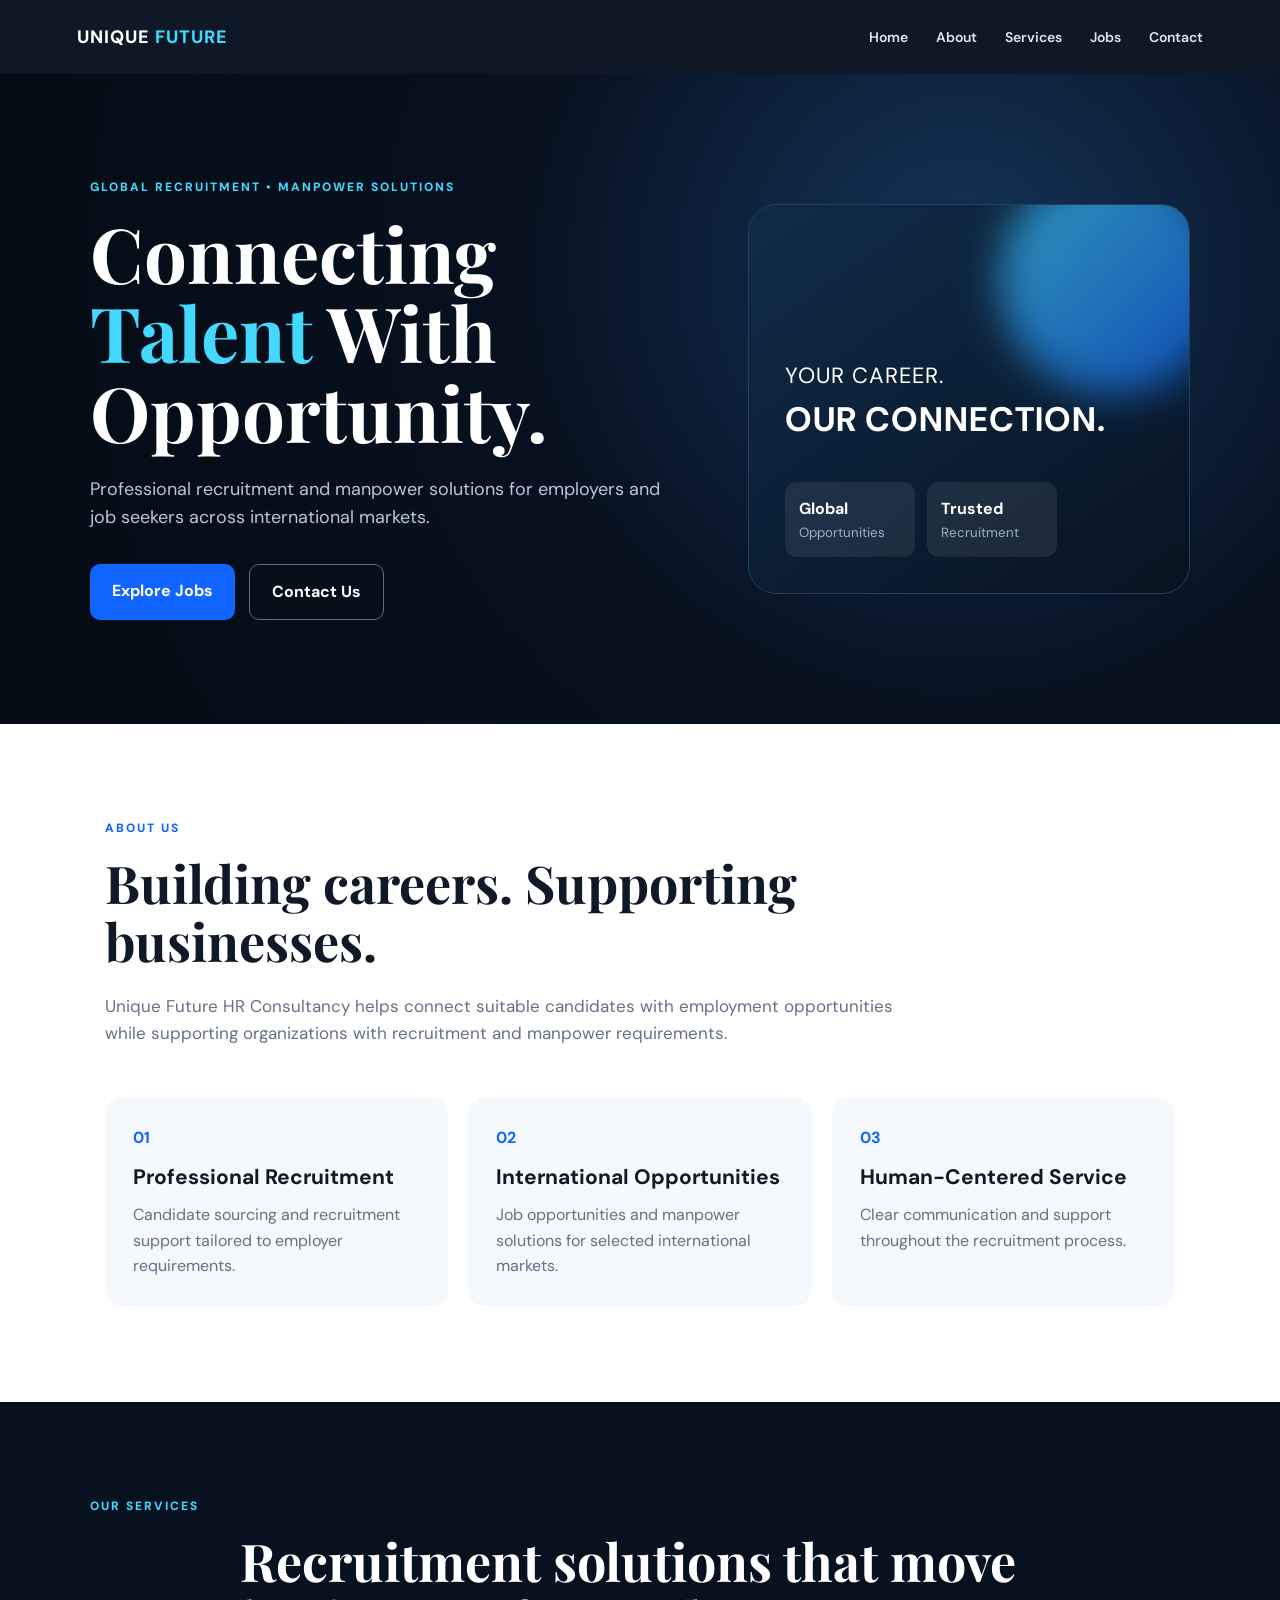
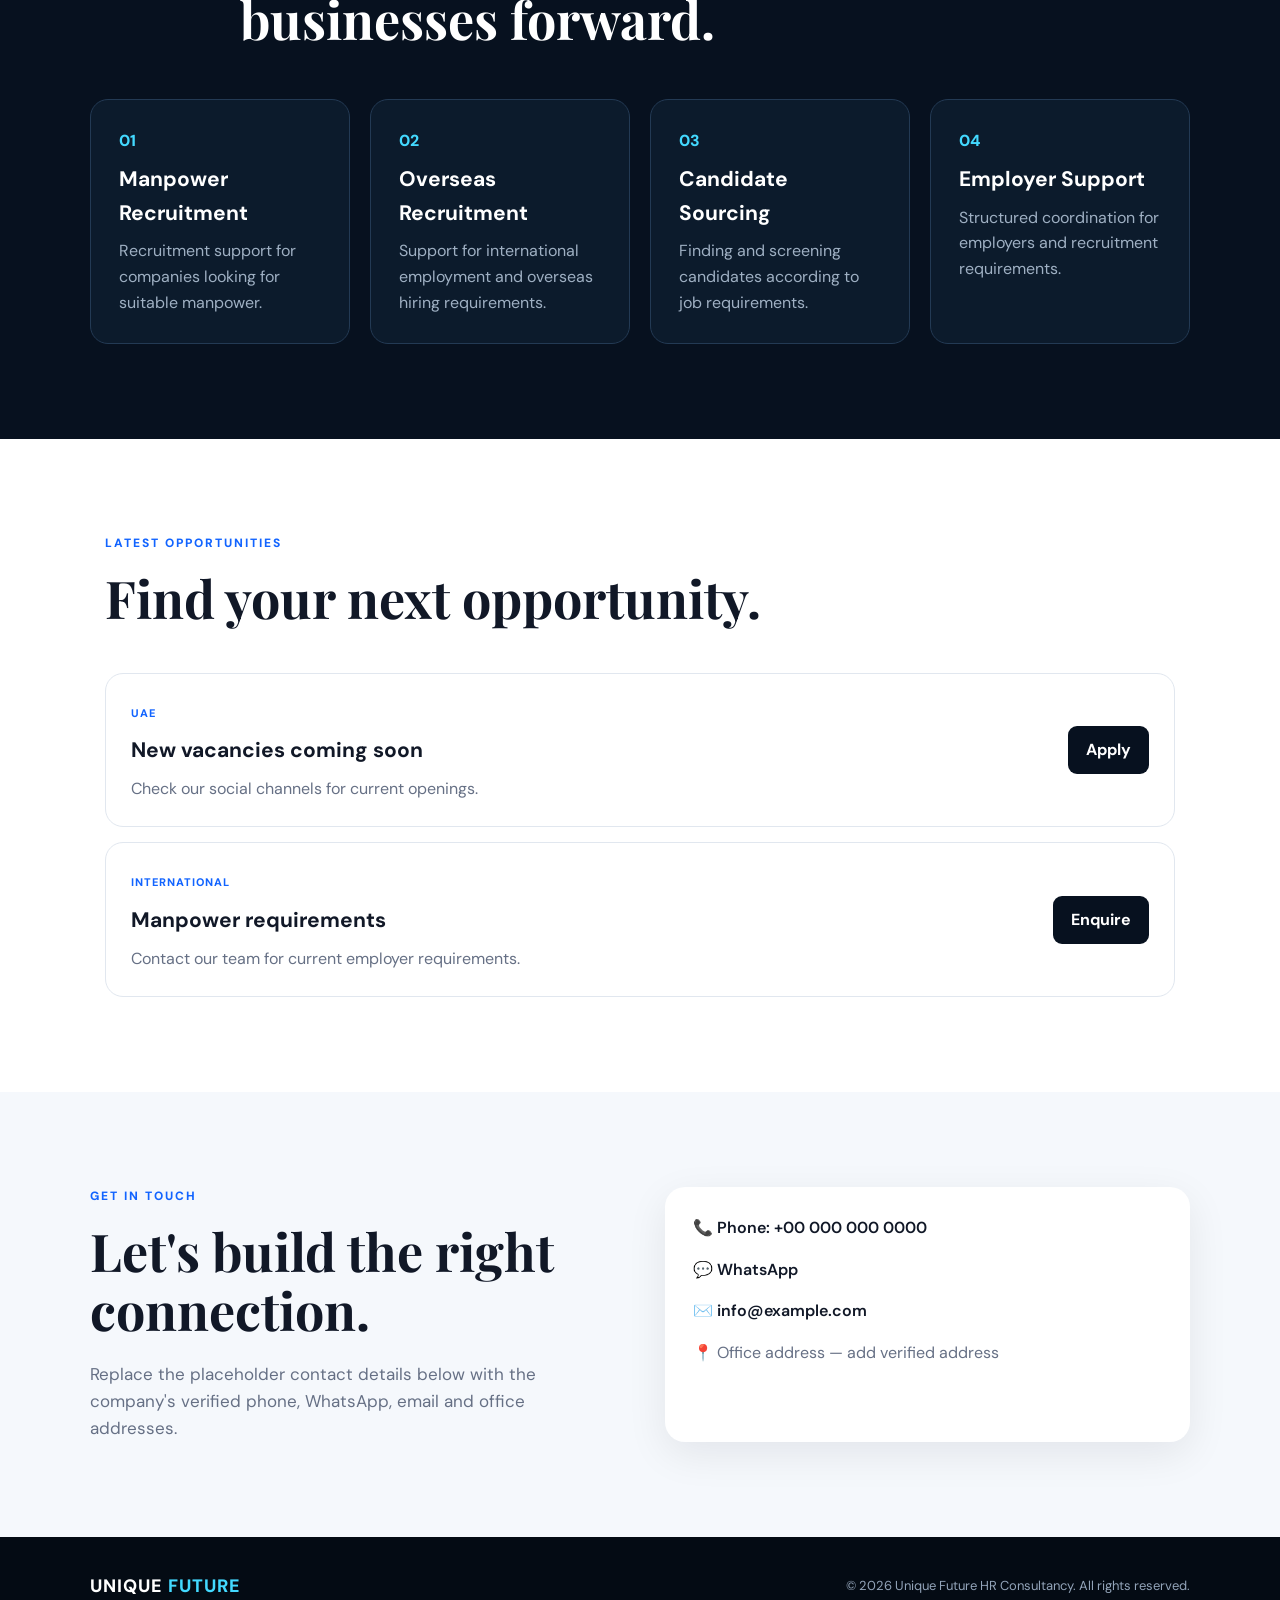
==== index.html @ 9c6d5a48 "Add files via upload" ====
<!DOCTYPE html>
<html lang="en">
<head>
  <meta charset="UTF-8">
  <meta name="viewport" content="width=device-width, initial-scale=1.0">
  <meta name="description" content="Unique Future HR Consultancy - Recruitment and manpower solutions.">
  <title>Unique Future HR Consultancy</title>
  <link rel="stylesheet" href="style.css">
</head>
<body>
  <header class="nav">
    <a class="logo" href="#">UNIQUE <span>FUTURE</span></a>
    <button class="menu" onclick="toggleMenu()">☰</button>
    <nav id="navLinks">
      <a href="#home">Home</a>
      <a href="#about">About</a>
      <a href="#services">Services</a>
      <a href="#jobs">Jobs</a>
      <a href="#contact">Contact</a>
    </nav>
  </header>

  <main>
    <section id="home" class="hero">
      <div class="hero-content">
        <p class="eyebrow">GLOBAL RECRUITMENT • MANPOWER SOLUTIONS</p>
        <h1>Connecting <span>Talent</span> With Opportunity.</h1>
        <p class="lead">Professional recruitment and manpower solutions for employers and job seekers across international markets.</p>
        <div class="buttons">
          <a class="btn primary" href="#jobs">Explore Jobs</a>
          <a class="btn secondary" href="#contact">Contact Us</a>
        </div>
      </div>
      <div class="hero-card">
        <div class="card-glow"></div>
        <p>YOUR CAREER.<br><strong>OUR CONNECTION.</strong></p>
        <div class="stats"><div><b>Global</b><small>Opportunities</small></div><div><b>Trusted</b><small>Recruitment</small></div></div>
      </div>
    </section>

    <section id="about" class="section">
      <p class="eyebrow">ABOUT US</p>
      <h2>Building careers. Supporting businesses.</h2>
      <p class="text">Unique Future HR Consultancy helps connect suitable candidates with employment opportunities while supporting organizations with recruitment and manpower requirements.</p>
      <div class="feature-grid">
        <div><b>01</b><h3>Professional Recruitment</h3><p>Candidate sourcing and recruitment support tailored to employer requirements.</p></div>
        <div><b>02</b><h3>International Opportunities</h3><p>Job opportunities and manpower solutions for selected international markets.</p></div>
        <div><b>03</b><h3>Human-Centered Service</h3><p>Clear communication and support throughout the recruitment process.</p></div>
      </div>
    </section>

    <section id="services" class="section dark">
      <p class="eyebrow">OUR SERVICES</p>
      <h2>Recruitment solutions that move businesses forward.</h2>
      <div class="service-grid">
        <article><span>01</span><h3>Manpower Recruitment</h3><p>Recruitment support for companies looking for suitable manpower.</p></article>
        <article><span>02</span><h3>Overseas Recruitment</h3><p>Support for international employment and overseas hiring requirements.</p></article>
        <article><span>03</span><h3>Candidate Sourcing</h3><p>Finding and screening candidates according to job requirements.</p></article>
        <article><span>04</span><h3>Employer Support</h3><p>Structured coordination for employers and recruitment requirements.</p></article>
      </div>
    </section>

    <section id="jobs" class="section">
      <p class="eyebrow">LATEST OPPORTUNITIES</p>
      <h2>Find your next opportunity.</h2>
      <div class="jobs">
        <div class="job"><div><span>UAE</span><h3>New vacancies coming soon</h3><p>Check our social channels for current openings.</p></div><a href="#contact">Apply</a></div>
        <div class="job"><div><span>INTERNATIONAL</span><h3>Manpower requirements</h3><p>Contact our team for current employer requirements.</p></div><a href="#contact">Enquire</a></div>
      </div>
    </section>

    <section id="contact" class="section contact">
      <div>
        <p class="eyebrow">GET IN TOUCH</p>
        <h2>Let's build the right connection.</h2>
        <p class="text">Replace the placeholder contact details below with the company's verified phone, WhatsApp, email and office addresses.</p>
      </div>
      <div class="contact-box">
        <a href="tel:+0000000000">📞 Phone: +00 000 000 0000</a>
        <a href="https://wa.me/000000000000" target="_blank">💬 WhatsApp</a>
        <a href="mailto:info@example.com">✉️ info@example.com</a>
        <p>📍 Office address — add verified address</p>
      </div>
    </section>
  </main>

  <footer>
    <div class="logo">UNIQUE <span>FUTURE</span></div>
    <p>© 2026 Unique Future HR Consultancy. All rights reserved.</p>
  </footer>
  <script src="script.js"></script>
</body>
</html>
---- style.css ----
@import url('https://fonts.googleapis.com/css2?family=DM+Sans:wght@400;500;600;700&family=Playfair+Display:wght@600;700&display=swap');
:root{--navy:#07111f;--blue:#1264ff;--cyan:#43d9ff;--ink:#111827;--muted:#667085;--light:#f5f8fc;--white:#fff}
*{box-sizing:border-box;margin:0;padding:0}html{scroll-behavior:smooth}body{font-family:'DM Sans',sans-serif;color:var(--ink);background:var(--white);line-height:1.6}.nav{height:74px;padding:0 6%;display:flex;align-items:center;justify-content:space-between;background:rgba(7,17,31,.97);position:sticky;top:0;z-index:10}.logo{color:#fff;text-decoration:none;font-weight:800;letter-spacing:1px;font-size:18px}.logo span{color:var(--cyan)}nav{display:flex;gap:28px}nav a{color:#dce6f5;text-decoration:none;font-size:14px;font-weight:600}.menu{display:none;background:none;border:0;color:#fff;font-size:26px}.hero{min-height:650px;padding:80px 7%;display:grid;grid-template-columns:1.15fr .85fr;gap:60px;align-items:center;background:radial-gradient(circle at 75% 30%,#14345a 0,#07111f 42%,#040b14 100%);color:#fff}.eyebrow{font-size:12px;letter-spacing:2px;font-weight:800;color:var(--blue);margin-bottom:16px}.hero .eyebrow{color:var(--cyan)}h1{font-family:'Playfair Display',serif;font-size:clamp(44px,7vw,76px);line-height:1.04;max-width:760px}h1 span{color:var(--cyan)}.lead{font-size:18px;color:#b9c7d9;max-width:620px;margin:24px 0 32px}.buttons{display:flex;gap:14px;flex-wrap:wrap}.btn{padding:14px 22px;border-radius:10px;text-decoration:none;font-weight:700}.primary{background:var(--blue);color:#fff}.secondary{border:1px solid #5c6f87;color:#fff}.hero-card{min-height:390px;border:1px solid #24405f;border-radius:28px;background:linear-gradient(145deg,#102b49,#071421);padding:36px;display:flex;flex-direction:column;justify-content:flex-end;position:relative;overflow:hidden}.card-glow{position:absolute;width:230px;height:230px;border-radius:50%;background:linear-gradient(135deg,var(--cyan),var(--blue));filter:blur(20px);opacity:.65;right:-40px;top:-40px}.hero-card p{font-size:22px;letter-spacing:1px;position:relative}.hero-card strong{font-size:34px}.stats{display:flex;gap:12px;margin-top:35px;position:relative}.stats div{background:rgba(255,255,255,.08);padding:14px;border-radius:12px;min-width:130px}.stats b,.stats small{display:block}.stats small{color:#9eb0c6}.section{padding:95px 7%;max-width:1250px;margin:auto}.section h2{font-family:'Playfair Display',serif;font-size:clamp(34px,5vw,52px);line-height:1.12;max-width:800px;margin-bottom:22px}.text{color:var(--muted);max-width:800px;font-size:17px}.feature-grid,.service-grid{display:grid;grid-template-columns:repeat(3,1fr);gap:20px;margin-top:50px}.feature-grid>div{padding:28px;background:var(--light);border-radius:18px}.feature-grid b{color:var(--blue)}h3{margin:10px 0 8px;font-size:21px}.feature-grid p,.service-grid p{color:var(--muted)}.dark{max-width:none;background:var(--navy);color:#fff}.dark>*{max-width:1100px;margin-left:auto;margin-right:auto}.dark .eyebrow{color:var(--cyan)}.service-grid{grid-template-columns:repeat(4,1fr)}.service-grid article{padding:28px;border:1px solid #233a54;border-radius:18px;background:#0c1b2c}.service-grid span{color:var(--cyan);font-weight:800}.service-grid p{color:#9fb0c3}.jobs{margin-top:45px;display:grid;gap:15px}.job{border:1px solid #e1e7ef;border-radius:18px;padding:25px;display:flex;justify-content:space-between;gap:20px;align-items:center}.job span{font-size:11px;font-weight:800;color:var(--blue);letter-spacing:1px}.job p{color:var(--muted)}.job a{background:var(--navy);color:#fff;text-decoration:none;padding:11px 18px;border-radius:9px;font-weight:700}.contact{display:grid;grid-template-columns:1fr 1fr;gap:50px;background:var(--light);max-width:none}.contact-box{background:#fff;border-radius:20px;padding:28px;box-shadow:0 12px 40px rgba(7,17,31,.08);display:flex;flex-direction:column;gap:16px}.contact-box a{color:var(--ink);text-decoration:none;font-weight:600}.contact-box p{color:var(--muted)}footer{background:#040b14;color:#93a4b9;padding:35px 7%;display:flex;justify-content:space-between;gap:20px;align-items:center;font-size:13px}@media(max-width:800px){.nav{height:65px}nav{display:none;position:absolute;top:65px;left:0;right:0;background:var(--navy);padding:20px 7%;flex-direction:column;gap:18px}.menu{display:block}.hero{grid-template-columns:1fr;padding:65px 7%;min-height:auto}.hero-card{min-height:280px}.section{padding:70px 7%}.feature-grid,.service-grid,.contact{grid-template-columns:1fr}.job{align-items:flex-start;flex-direction:column}footer{flex-direction:column;align-items:flex-start}}
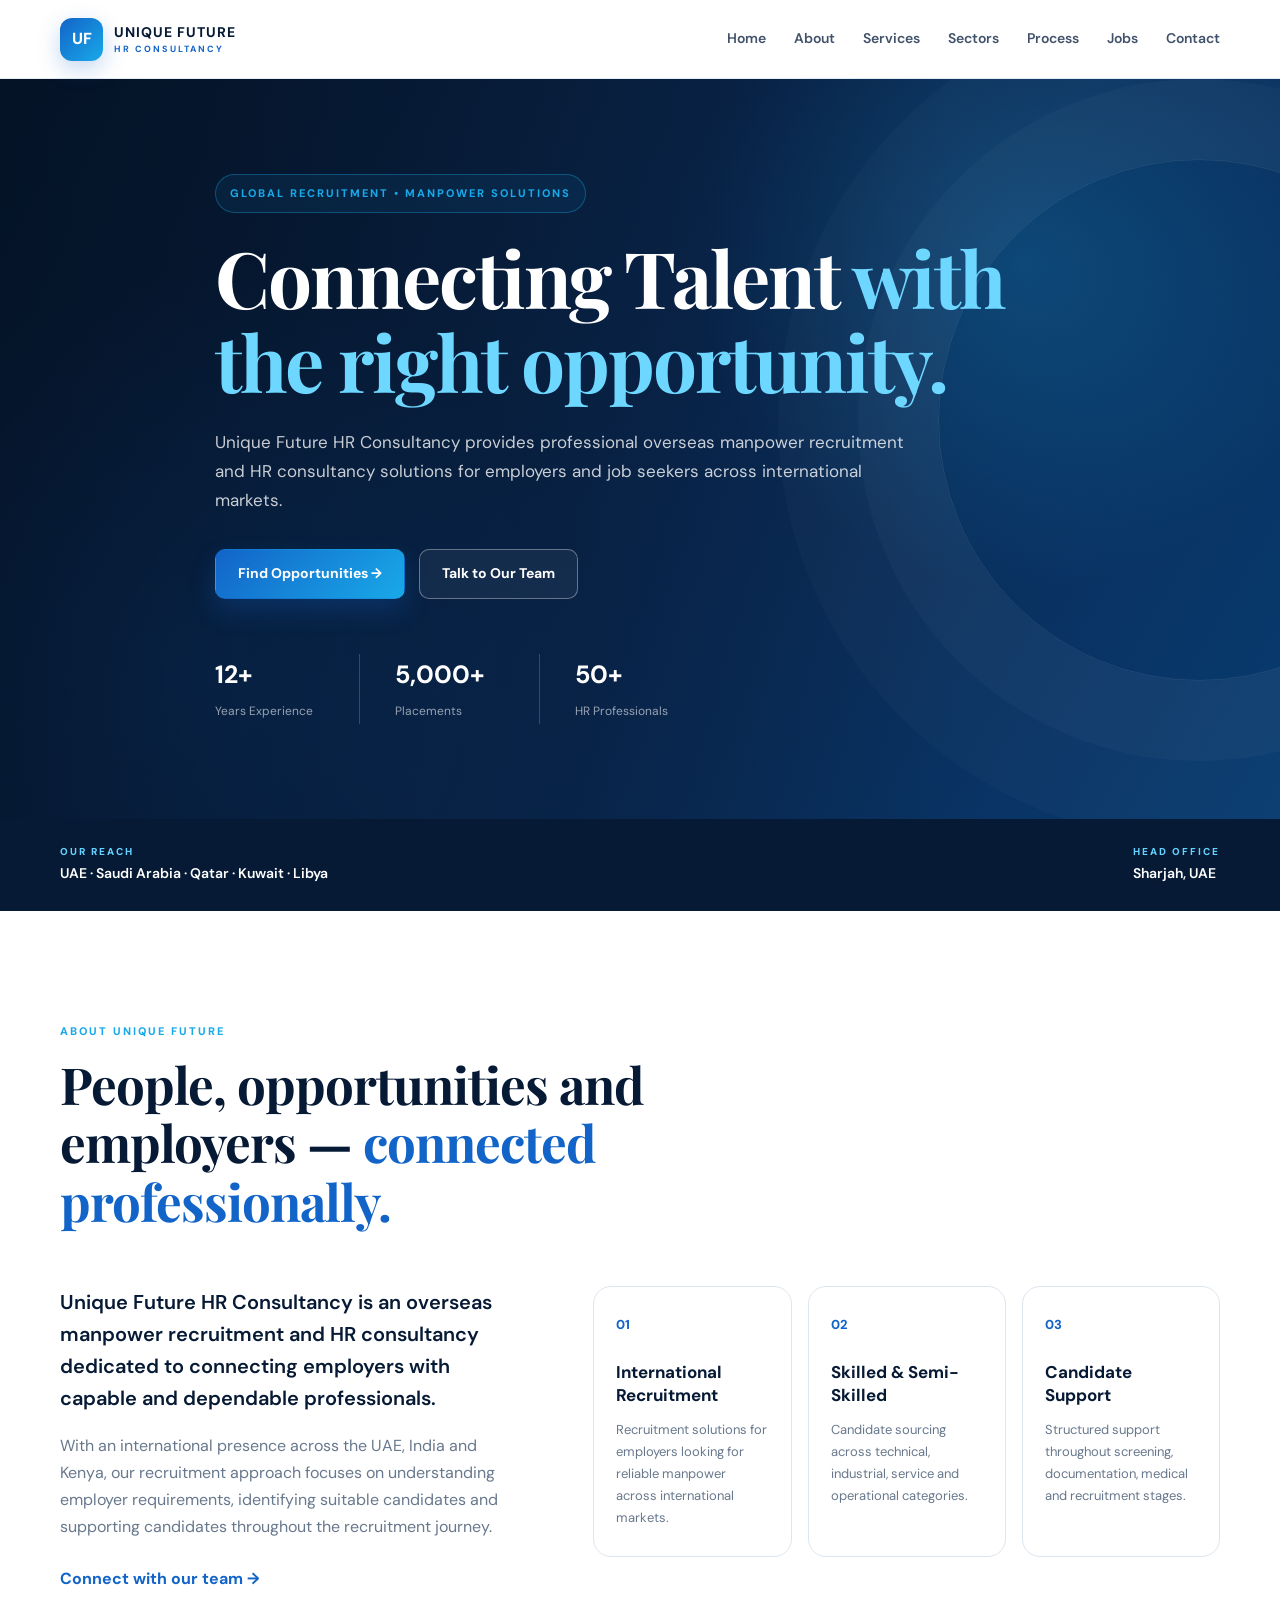
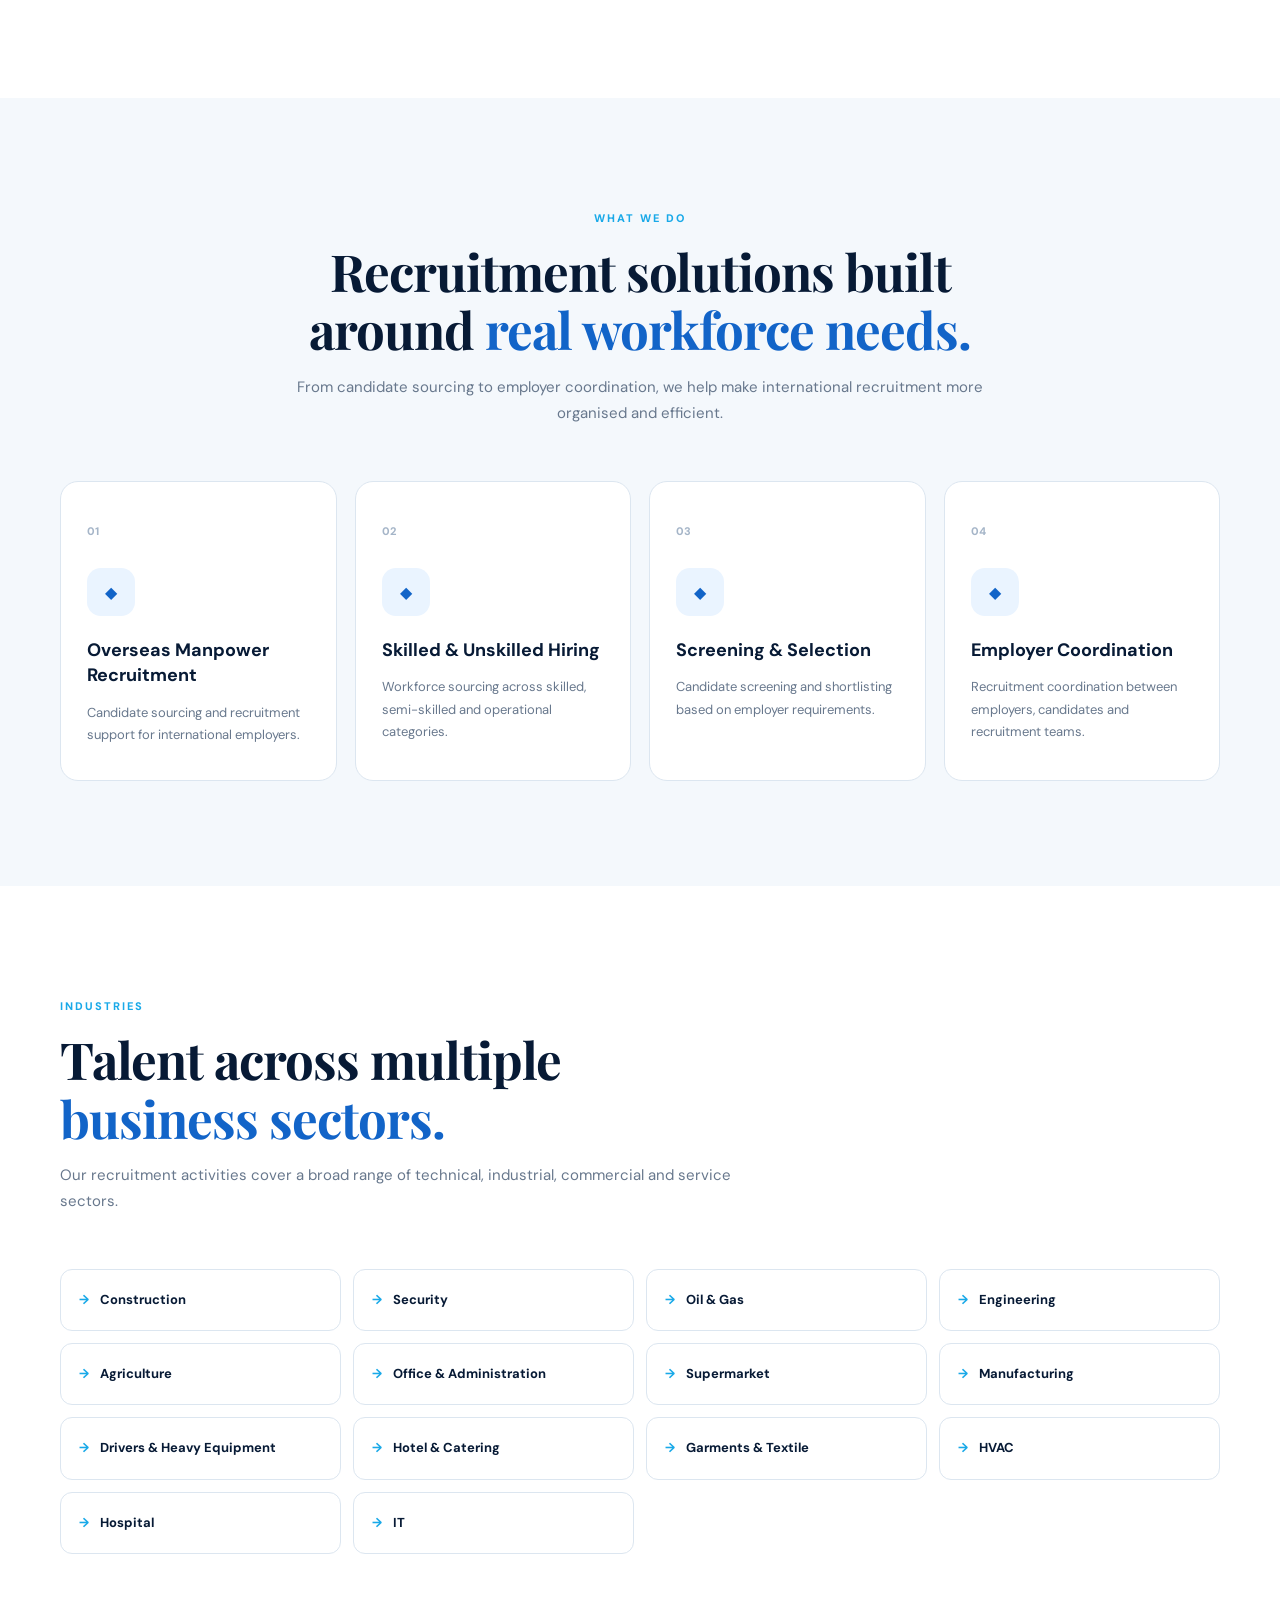
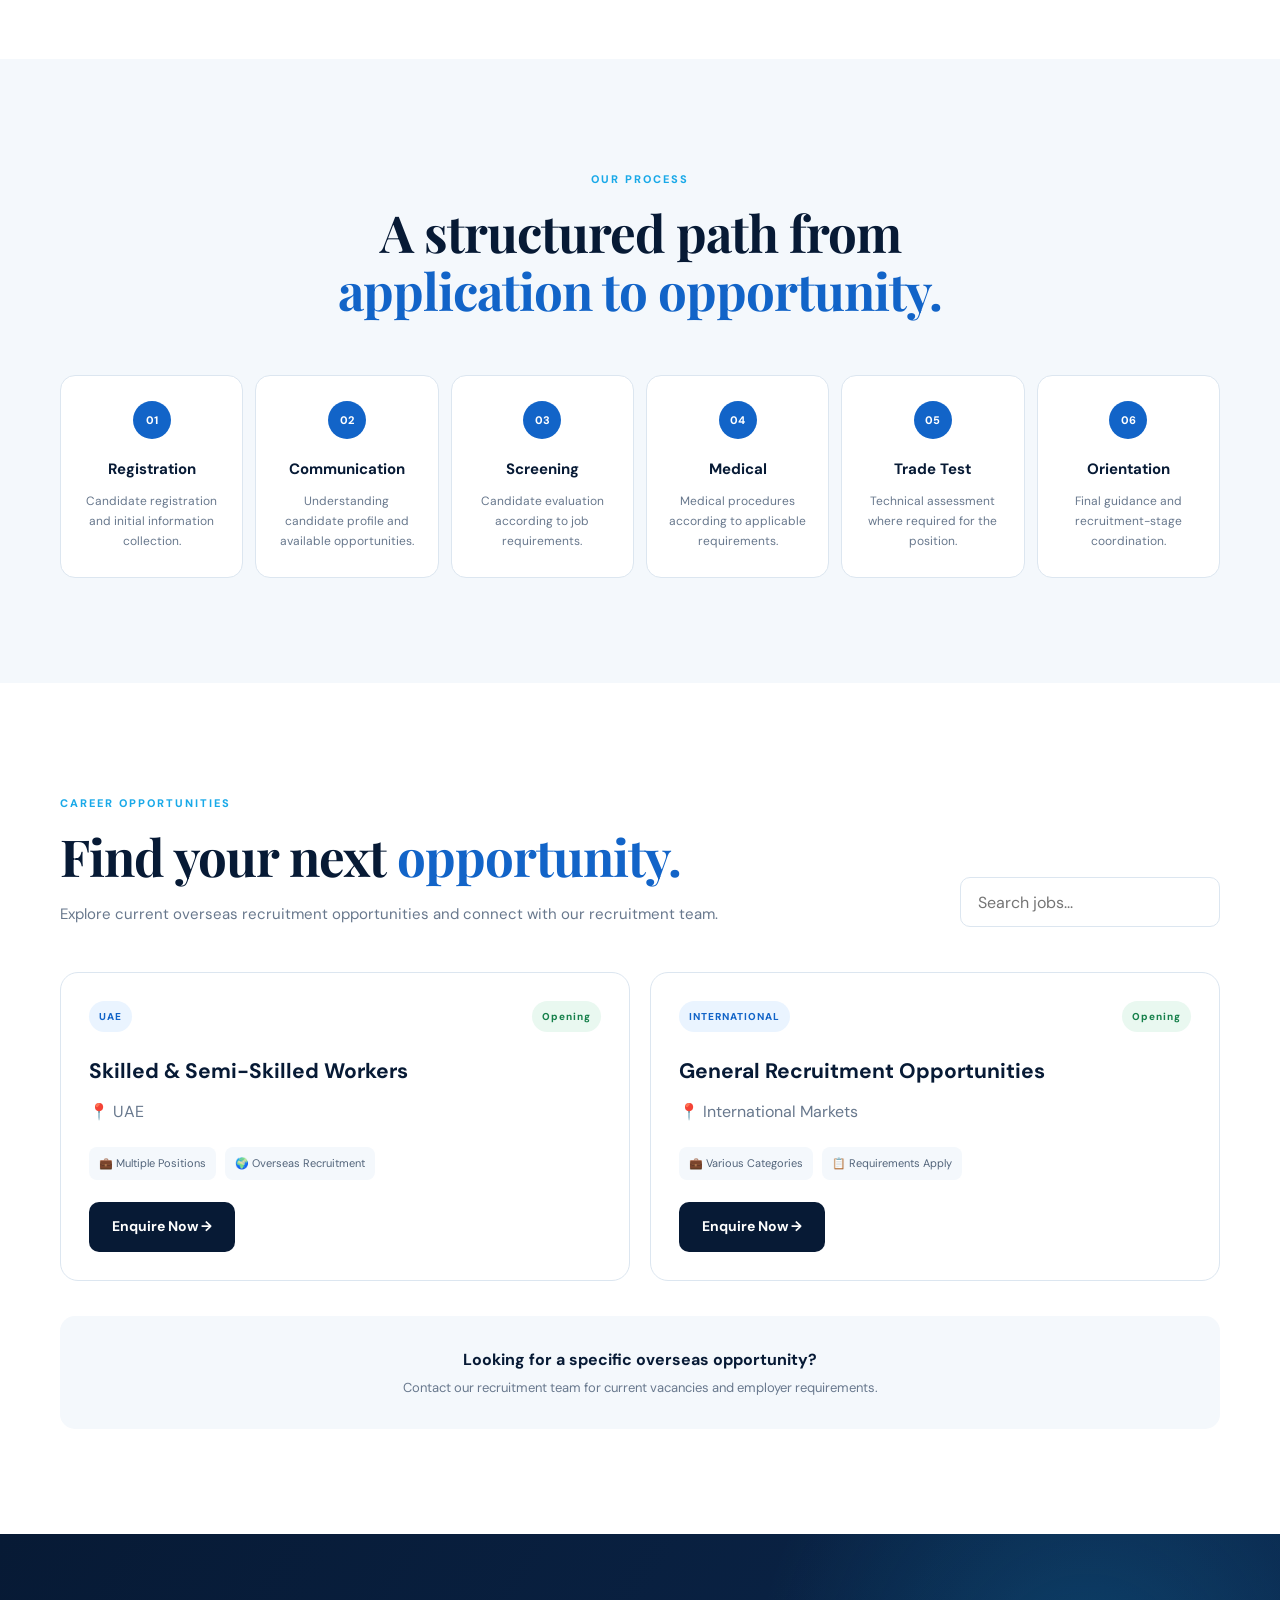
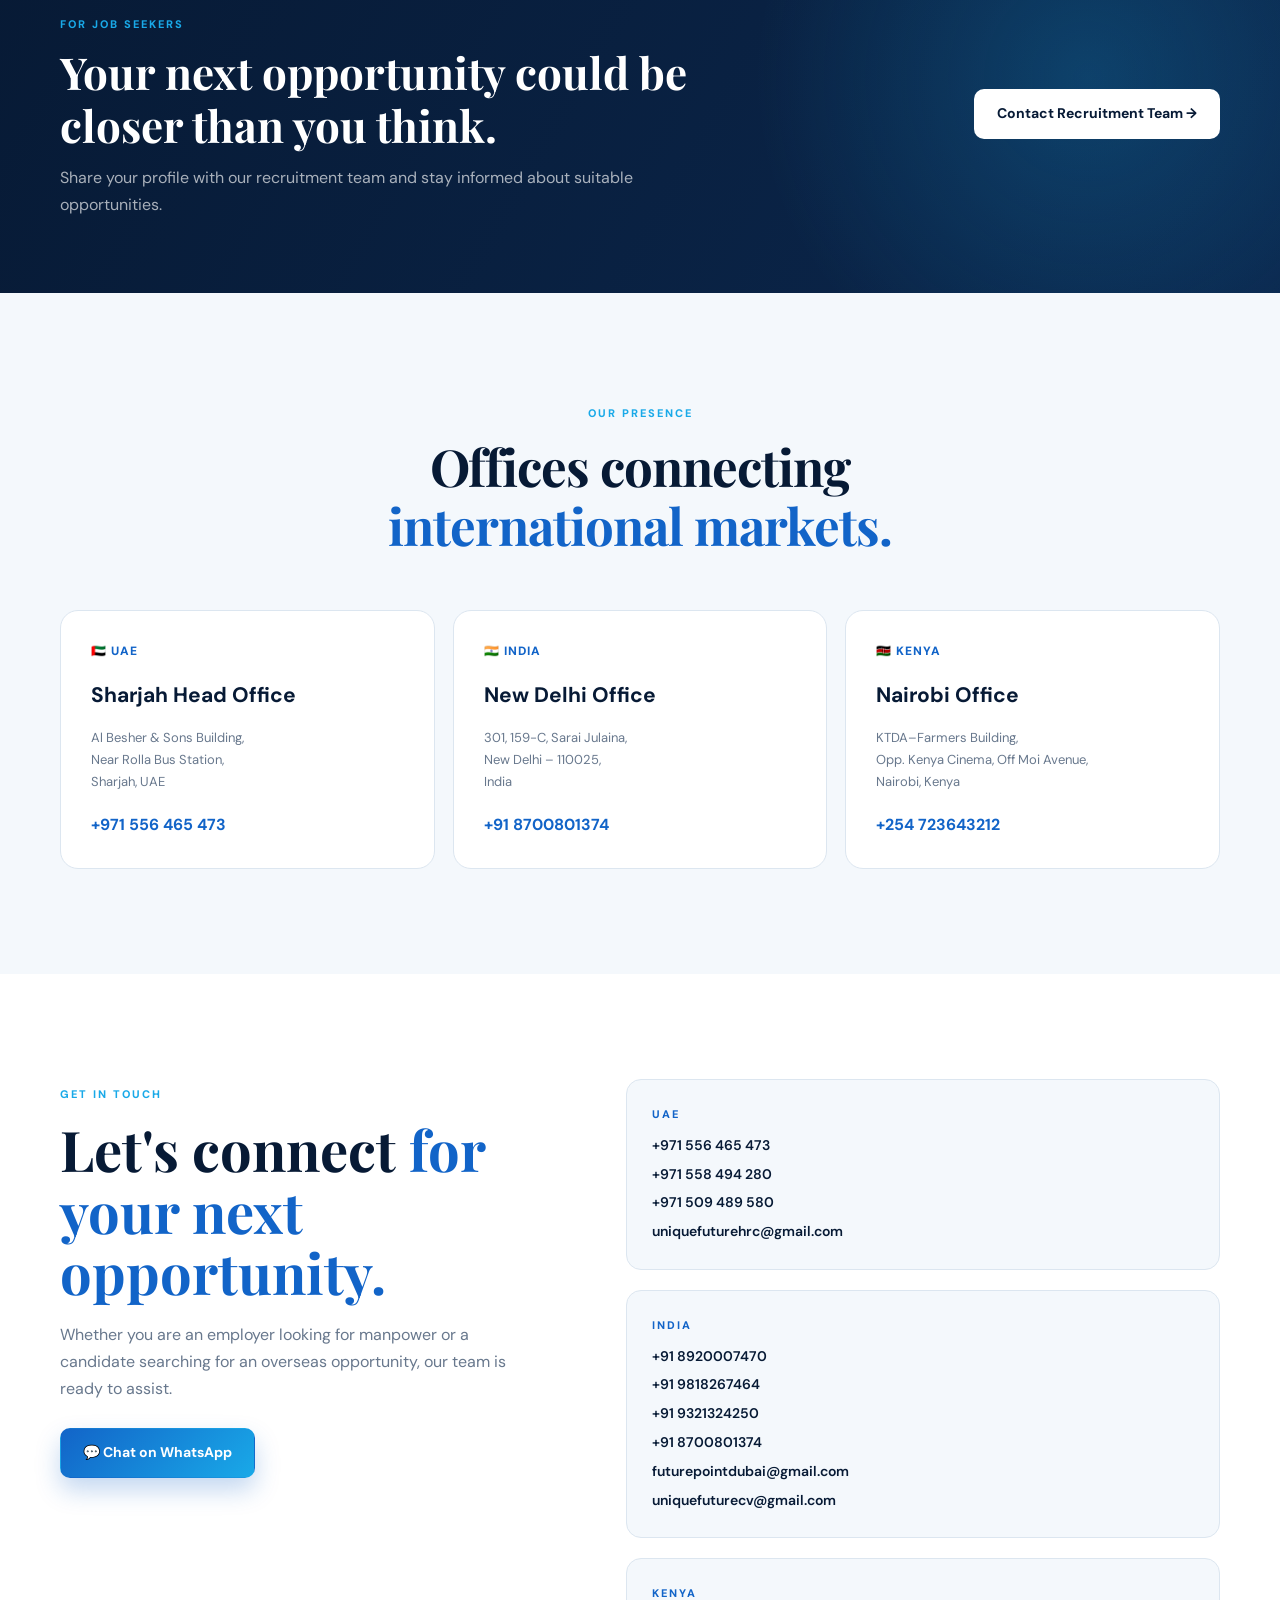
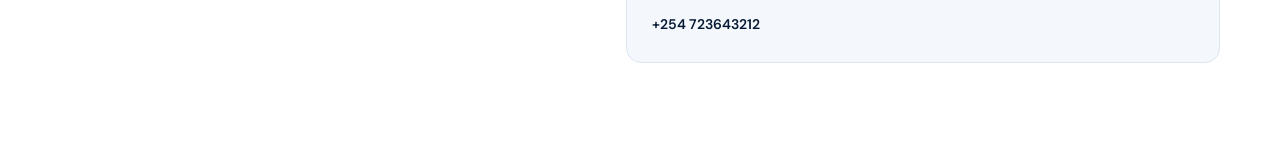
==== commit d05a322d: "Update index.html" ====
--- a/index.html
+++ b/index.html
@@ -3,91 +3,1015 @@
 <head>
   <meta charset="UTF-8">
   <meta name="viewport" content="width=device-width, initial-scale=1.0">
-  <meta name="description" content="Unique Future HR Consultancy - Recruitment and manpower solutions.">
-  <title>Unique Future HR Consultancy</title>
+
+  <title>Unique Future HR Consultancy | Global Recruitment & Manpower Solutions</title>
+
+  <meta name="description" content="Unique Future HR Consultancy provides overseas manpower recruitment and HR consultancy solutions for employers and job seekers across international markets.">
+
+  <link rel="preconnect" href="https://fonts.googleapis.com">
+  <link rel="preconnect" href="https://fonts.gstatic.com" crossorigin>
+
+  <link
+    href="https://fonts.googleapis.com/css2?family=DM+Sans:wght@400;500;600;700;800&family=Playfair+Display:wght@600;700&display=swap"
+    rel="stylesheet"
+  >
+
   <link rel="stylesheet" href="style.css">
 </head>
+
 <body>
-  <header class="nav">
-    <a class="logo" href="#">UNIQUE <span>FUTURE</span></a>
-    <button class="menu" onclick="toggleMenu()">☰</button>
-    <nav id="navLinks">
-      <a href="#home">Home</a>
-      <a href="#about">About</a>
-      <a href="#services">Services</a>
-      <a href="#jobs">Jobs</a>
-      <a href="#contact">Contact</a>
-    </nav>
+
+  <!-- =========================
+       HEADER
+  ========================== -->
+
+  <header class="site-header">
+
+    <div class="container nav-container">
+
+      <a href="#home" class="logo">
+
+        <span class="logo-mark">UF</span>
+
+        <span class="logo-text">
+          <strong>UNIQUE FUTURE</strong>
+          <small>HR CONSULTANCY</small>
+        </span>
+
+      </a>
+
+      <button
+        class="menu-toggle"
+        id="menuToggle"
+        aria-label="Open navigation menu"
+        type="button"
+      >
+        ☰
+      </button>
+
+      <nav class="main-nav" id="mainNav">
+
+        <a href="#home">Home</a>
+        <a href="#about">About</a>
+        <a href="#services">Services</a>
+        <a href="#sectors">Sectors</a>
+        <a href="#process">Process</a>
+        <a href="#jobs">Jobs</a>
+        <a href="#contact">Contact</a>
+
+      </nav>
+
+    </div>
+
   </header>
 
+
   <main>
-    <section id="home" class="hero">
-      <div class="hero-content">
-        <p class="eyebrow">GLOBAL RECRUITMENT • MANPOWER SOLUTIONS</p>
-        <h1>Connecting <span>Talent</span> With Opportunity.</h1>
-        <p class="lead">Professional recruitment and manpower solutions for employers and job seekers across international markets.</p>
-        <div class="buttons">
-          <a class="btn primary" href="#jobs">Explore Jobs</a>
-          <a class="btn secondary" href="#contact">Contact Us</a>
-        </div>
+
+    <!-- =========================
+         HERO
+    ========================== -->
+
+    <section class="hero" id="home">
+
+      <div class="hero-overlay"></div>
+
+      <div class="container hero-content">
+
+        <div class="hero-badge">
+          GLOBAL RECRUITMENT • MANPOWER SOLUTIONS
+        </div>
+
+        <h1>
+          Connecting Talent
+          <span>with the right opportunity.</span>
+        </h1>
+
+        <p>
+          Unique Future HR Consultancy provides professional overseas
+          manpower recruitment and HR consultancy solutions for employers
+          and job seekers across international markets.
+        </p>
+
+        <div class="hero-buttons">
+
+          <a href="#jobs" class="btn btn-primary">
+            Find Opportunities →
+          </a>
+
+          <a href="#contact" class="btn btn-outline">
+            Talk to Our Team
+          </a>
+
+        </div>
+
+        <div class="hero-trust">
+
+          <div>
+            <strong>12+</strong>
+            <span>Years Experience</span>
+          </div>
+
+          <div>
+            <strong>5,000+</strong>
+            <span>Placements</span>
+          </div>
+
+          <div>
+            <strong>50+</strong>
+            <span>HR Professionals</span>
+          </div>
+
+        </div>
+
       </div>
-      <div class="hero-card">
-        <div class="card-glow"></div>
-        <p>YOUR CAREER.<br><strong>OUR CONNECTION.</strong></p>
-        <div class="stats"><div><b>Global</b><small>Opportunities</small></div><div><b>Trusted</b><small>Recruitment</small></div></div>
+
+    </section>
+
+
+    <!-- =========================
+         REACH
+    ========================== -->
+
+    <section class="reach-strip">
+
+      <div class="container reach-inner">
+
+        <div>
+          <small>OUR REACH</small>
+          <strong>
+            UAE · Saudi Arabia · Qatar · Kuwait · Libya
+          </strong>
+        </div>
+
+        <div>
+          <small>HEAD OFFICE</small>
+          <strong>Sharjah, UAE</strong>
+        </div>
+
       </div>
+
     </section>
 
-    <section id="about" class="section">
-      <p class="eyebrow">ABOUT US</p>
-      <h2>Building careers. Supporting businesses.</h2>
-      <p class="text">Unique Future HR Consultancy helps connect suitable candidates with employment opportunities while supporting organizations with recruitment and manpower requirements.</p>
-      <div class="feature-grid">
-        <div><b>01</b><h3>Professional Recruitment</h3><p>Candidate sourcing and recruitment support tailored to employer requirements.</p></div>
-        <div><b>02</b><h3>International Opportunities</h3><p>Job opportunities and manpower solutions for selected international markets.</p></div>
-        <div><b>03</b><h3>Human-Centered Service</h3><p>Clear communication and support throughout the recruitment process.</p></div>
+
+    <!-- =========================
+         ABOUT
+    ========================== -->
+
+    <section class="section about-section" id="about">
+
+      <div class="container">
+
+        <div class="section-heading">
+
+          <span class="eyebrow">
+            ABOUT UNIQUE FUTURE
+          </span>
+
+          <h2>
+            People, opportunities and employers —
+            <span>connected professionally.</span>
+          </h2>
+
+        </div>
+
+
+        <div class="about-grid">
+
+          <div class="about-text">
+
+            <p class="lead">
+              Unique Future HR Consultancy is an overseas manpower
+              recruitment and HR consultancy dedicated to connecting
+              employers with capable and dependable professionals.
+            </p>
+
+            <p>
+              With an international presence across the UAE, India and
+              Kenya, our recruitment approach focuses on understanding
+              employer requirements, identifying suitable candidates and
+              supporting candidates throughout the recruitment journey.
+            </p>
+
+            <a href="#contact" class="text-link">
+              Connect with our team →
+            </a>
+
+          </div>
+
+
+          <div class="about-cards">
+
+            <article class="info-card">
+
+              <div class="card-icon">
+                01
+              </div>
+
+              <h3>
+                International Recruitment
+              </h3>
+
+              <p>
+                Recruitment solutions for employers looking for
+                reliable manpower across international markets.
+              </p>
+
+            </article>
+
+
+            <article class="info-card">
+
+              <div class="card-icon">
+                02
+              </div>
+
+              <h3>
+                Skilled & Semi-Skilled
+              </h3>
+
+              <p>
+                Candidate sourcing across technical, industrial,
+                service and operational categories.
+              </p>
+
+            </article>
+
+
+            <article class="info-card">
+
+              <div class="card-icon">
+                03
+              </div>
+
+              <h3>
+                Candidate Support
+              </h3>
+
+              <p>
+                Structured support throughout screening,
+                documentation, medical and recruitment stages.
+              </p>
+
+            </article>
+
+          </div>
+
+        </div>
+
       </div>
+
     </section>
 
-    <section id="services" class="section dark">
-      <p class="eyebrow">OUR SERVICES</p>
-      <h2>Recruitment solutions that move businesses forward.</h2>
-      <div class="service-grid">
-        <article><span>01</span><h3>Manpower Recruitment</h3><p>Recruitment support for companies looking for suitable manpower.</p></article>
-        <article><span>02</span><h3>Overseas Recruitment</h3><p>Support for international employment and overseas hiring requirements.</p></article>
-        <article><span>03</span><h3>Candidate Sourcing</h3><p>Finding and screening candidates according to job requirements.</p></article>
-        <article><span>04</span><h3>Employer Support</h3><p>Structured coordination for employers and recruitment requirements.</p></article>
+
+    <!-- =========================
+         SERVICES
+    ========================== -->
+
+    <section class="section services-section" id="services">
+
+      <div class="container">
+
+        <div class="section-heading centered">
+
+          <span class="eyebrow">
+            WHAT WE DO
+          </span>
+
+          <h2>
+            Recruitment solutions built around
+            <span>real workforce needs.</span>
+          </h2>
+
+          <p>
+            From candidate sourcing to employer coordination,
+            we help make international recruitment more organised
+            and efficient.
+          </p>
+
+        </div>
+
+
+        <div class="service-grid">
+
+          <article class="service-card">
+
+            <span class="service-number">
+              01
+            </span>
+
+            <div class="service-icon">
+              ◆
+            </div>
+
+            <h3>
+              Overseas Manpower Recruitment
+            </h3>
+
+            <p>
+              Candidate sourcing and recruitment support for
+              international employers.
+            </p>
+
+          </article>
+
+
+          <article class="service-card">
+
+            <span class="service-number">
+              02
+            </span>
+
+            <div class="service-icon">
+              ◆
+            </div>
+
+            <h3>
+              Skilled & Unskilled Hiring
+            </h3>
+
+            <p>
+              Workforce sourcing across skilled, semi-skilled
+              and operational categories.
+            </p>
+
+          </article>
+
+
+          <article class="service-card">
+
+            <span class="service-number">
+              03
+            </span>
+
+            <div class="service-icon">
+              ◆
+            </div>
+
+            <h3>
+              Screening & Selection
+            </h3>
+
+            <p>
+              Candidate screening and shortlisting based on
+              employer requirements.
+            </p>
+
+          </article>
+
+
+          <article class="service-card">
+
+            <span class="service-number">
+              04
+            </span>
+
+            <div class="service-icon">
+              ◆
+            </div>
+
+            <h3>
+              Employer Coordination
+            </h3>
+
+            <p>
+              Recruitment coordination between employers,
+              candidates and recruitment teams.
+            </p>
+
+          </article>
+
+        </div>
+
       </div>
+
     </section>
 
-    <section id="jobs" class="section">
-      <p class="eyebrow">LATEST OPPORTUNITIES</p>
-      <h2>Find your next opportunity.</h2>
-      <div class="jobs">
-        <div class="job"><div><span>UAE</span><h3>New vacancies coming soon</h3><p>Check our social channels for current openings.</p></div><a href="#contact">Apply</a></div>
-        <div class="job"><div><span>INTERNATIONAL</span><h3>Manpower requirements</h3><p>Contact our team for current employer requirements.</p></div><a href="#contact">Enquire</a></div>
+
+    <!-- =========================
+         SECTORS
+    ========================== -->
+
+    <section class="section sectors-section" id="sectors">
+
+      <div class="container">
+
+        <div class="section-heading">
+
+          <span class="eyebrow">
+            INDUSTRIES
+          </span>
+
+          <h2>
+            Talent across multiple
+            <span>business sectors.</span>
+          </h2>
+
+          <p>
+            Our recruitment activities cover a broad range of
+            technical, industrial, commercial and service sectors.
+          </p>
+
+        </div>
+
+
+        <div class="sector-grid">
+
+          <div class="sector-item">
+            Construction
+          </div>
+
+          <div class="sector-item">
+            Security
+          </div>
+
+          <div class="sector-item">
+            Oil & Gas
+          </div>
+
+          <div class="sector-item">
+            Engineering
+          </div>
+
+          <div class="sector-item">
+            Agriculture
+          </div>
+
+          <div class="sector-item">
+            Office & Administration
+          </div>
+
+          <div class="sector-item">
+            Supermarket
+          </div>
+
+          <div class="sector-item">
+            Manufacturing
+          </div>
+
+          <div class="sector-item">
+            Drivers & Heavy Equipment
+          </div>
+
+          <div class="sector-item">
+            Hotel & Catering
+          </div>
+
+          <div class="sector-item">
+            Garments & Textile
+          </div>
+
+          <div class="sector-item">
+            HVAC
+          </div>
+
+          <div class="sector-item">
+            Hospital
+          </div>
+
+          <div class="sector-item">
+            IT
+          </div>
+
+        </div>
+
       </div>
+
     </section>
 
-    <section id="contact" class="section contact">
-      <div>
-        <p class="eyebrow">GET IN TOUCH</p>
-        <h2>Let's build the right connection.</h2>
-        <p class="text">Replace the placeholder contact details below with the company's verified phone, WhatsApp, email and office addresses.</p>
+
+    <!-- =========================
+         PROCESS
+    ========================== -->
+
+    <section class="section process-section" id="process">
+
+      <div class="container">
+
+        <div class="section-heading centered">
+
+          <span class="eyebrow">
+            OUR PROCESS
+          </span>
+
+          <h2>
+            A structured path from
+            <span>application to opportunity.</span>
+          </h2>
+
+        </div>
+
+
+        <div class="process-grid">
+
+          <div class="process-step">
+
+            <span>01</span>
+
+            <h3>
+              Registration
+            </h3>
+
+            <p>
+              Candidate registration and initial information collection.
+            </p>
+
+          </div>
+
+
+          <div class="process-step">
+
+            <span>02</span>
+
+            <h3>
+              Communication
+            </h3>
+
+            <p>
+              Understanding candidate profile and available opportunities.
+            </p>
+
+          </div>
+
+
+          <div class="process-step">
+
+            <span>03</span>
+
+            <h3>
+              Screening
+            </h3>
+
+            <p>
+              Candidate evaluation according to job requirements.
+            </p>
+
+          </div>
+
+
+          <div class="process-step">
+
+            <span>04</span>
+
+            <h3>
+              Medical
+            </h3>
+
+            <p>
+              Medical procedures according to applicable requirements.
+            </p>
+
+          </div>
+
+
+          <div class="process-step">
+
+            <span>05</span>
+
+            <h3>
+              Trade Test
+            </h3>
+
+            <p>
+              Technical assessment where required for the position.
+            </p>
+
+          </div>
+
+
+          <div class="process-step">
+
+            <span>06</span>
+
+            <h3>
+              Orientation
+            </h3>
+
+            <p>
+              Final guidance and recruitment-stage coordination.
+            </p>
+
+          </div>
+
+        </div>
+
       </div>
-      <div class="contact-box">
-        <a href="tel:+0000000000">📞 Phone: +00 000 000 0000</a>
-        <a href="https://wa.me/000000000000" target="_blank">💬 WhatsApp</a>
-        <a href="mailto:info@example.com">✉️ info@example.com</a>
-        <p>📍 Office address — add verified address</p>
+
+    </section>
+
+
+    <!-- =========================
+         JOBS
+    ========================== -->
+
+    <section class="section jobs-section" id="jobs">
+
+      <div class="container">
+
+        <div class="jobs-header">
+
+          <div class="section-heading">
+
+            <span class="eyebrow">
+              CAREER OPPORTUNITIES
+            </span>
+
+            <h2>
+              Find your next
+              <span>opportunity.</span>
+            </h2>
+
+            <p>
+              Explore current overseas recruitment opportunities
+              and connect with our recruitment team.
+            </p>
+
+          </div>
+
+
+          <div class="job-search">
+
+            <input
+              type="search"
+              id="jobSearch"
+              placeholder="Search jobs..."
+              aria-label="Search jobs"
+            >
+
+          </div>
+
+        </div>
+
+
+        <div class="jobs-grid" id="jobsContainer">
+
+          <!-- Temporary jobs.
+               These will later come automatically
+               from the admin panel/database. -->
+
+          <article class="job-card">
+
+            <div class="job-top">
+
+              <span class="job-tag">
+                UAE
+              </span>
+
+              <span class="job-status">
+                Opening
+              </span>
+
+            </div>
+
+
+            <h3>
+              Skilled & Semi-Skilled Workers
+            </h3>
+
+
+            <p class="job-location">
+              📍 UAE
+            </p>
+
+
+            <div class="job-details">
+
+              <span>
+                💼 Multiple Positions
+              </span>
+
+              <span>
+                🌍 Overseas Recruitment
+              </span>
+
+            </div>
+
+
+            <a href="#contact" class="btn btn-dark">
+              Enquire Now →
+            </a>
+
+          </article>
+
+
+          <article class="job-card">
+
+            <div class="job-top">
+
+              <span class="job-tag">
+                INTERNATIONAL
+              </span>
+
+              <span class="job-status">
+                Opening
+              </span>
+
+            </div>
+
+
+            <h3>
+              General Recruitment Opportunities
+            </h3>
+
+
+            <p class="job-location">
+              📍 International Markets
+            </p>
+
+
+            <div class="job-details">
+
+              <span>
+                💼 Various Categories
+              </span>
+
+              <span>
+                📋 Requirements Apply
+              </span>
+
+            </div>
+
+
+            <a href="#contact" class="btn btn-dark">
+              Enquire Now →
+            </a>
+
+          </article>
+
+        </div>
+
+
+        <div class="jobs-note">
+
+          <strong>
+            Looking for a specific overseas opportunity?
+          </strong>
+
+          <p>
+            Contact our recruitment team for current vacancies
+            and employer requirements.
+          </p>
+
+        </div>
+
       </div>
+
     </section>
-  </main>
-
-  <footer>
-    <div class="logo">UNIQUE <span>FUTURE</span></div>
-    <p>© 2026 Unique Future HR Consultancy. All rights reserved.</p>
-  </footer>
-  <script src="script.js"></script>
-</body>
-</html>
+
+
+    <!-- =========================
+         CTA
+    ========================== -->
+
+    <section class="cta-section">
+
+      <div class="container cta-inner">
+
+        <div>
+
+          <span class="eyebrow">
+            FOR JOB SEEKERS
+          </span>
+
+          <h2>
+            Your next opportunity
+            could be closer than you think.
+          </h2>
+
+          <p>
+            Share your profile with our recruitment team and
+            stay informed about suitable opportunities.
+          </p>
+
+        </div>
+
+
+        <a href="#contact" class="btn btn-light">
+          Contact Recruitment Team →
+        </a>
+
+      </div>
+
+    </section>
+
+
+    <!-- =========================
+         OFFICES
+    ========================== -->
+
+    <section class="section offices-section" id="offices">
+
+      <div class="container">
+
+        <div class="section-heading centered">
+
+          <span class="eyebrow">
+            OUR PRESENCE
+          </span>
+
+          <h2>
+            Offices connecting
+            <span>international markets.</span>
+          </h2>
+
+        </div>
+
+
+        <div class="office-grid">
+
+          <article class="office-card">
+
+            <div class="office-country">
+              🇦🇪 UAE
+            </div>
+
+            <h3>
+              Sharjah Head Office
+            </h3>
+
+            <p>
+              Al Besher & Sons Building,<br>
+              Near Rolla Bus Station,<br>
+              Sharjah, UAE
+            </p>
+
+            <a href="tel:+971556465473">
+              +971 556 465 473
+            </a>
+
+          </article>
+
+
+          <article class="office-card">
+
+            <div class="office-country">
+              🇮🇳 INDIA
+            </div>
+
+            <h3>
+              New Delhi Office
+            </h3>
+
+            <p>
+              301, 159-C, Sarai Julaina,<br>
+              New Delhi – 110025,<br>
+              India
+            </p>
+
+            <a href="tel:+918700801374">
+              +91 8700801374
+            </a>
+
+          </article>
+
+
+          <article class="office-card">
+
+            <div class="office-country">
+              🇰🇪 KENYA
+            </div>
+
+            <h3>
+              Nairobi Office
+            </h3>
+
+            <p>
+              KTDA–Farmers Building,<br>
+              Opp. Kenya Cinema, Off Moi Avenue,<br>
+              Nairobi, Kenya
+            </p>
+
+            <a href="tel:+254723643212">
+              +254 723643212
+            </a>
+
+          </article>
+
+        </div>
+
+      </div>
+
+    </section>
+
+
+    <!-- =========================
+         CONTACT
+    ========================== -->
+
+    <section class="section contact-section" id="contact">
+
+      <div class="container contact-grid">
+
+        <div class="contact-intro">
+
+          <span class="eyebrow">
+            GET IN TOUCH
+          </span>
+
+          <h2>
+            Let's connect
+            <span>for your next opportunity.</span>
+          </h2>
+
+          <p>
+            Whether you are an employer looking for manpower or
+            a candidate searching for an overseas opportunity,
+            our team is ready to assist.
+          </p>
+
+
+          <a
+            href="https://wa.me/971556465473"
+            class="btn btn-primary whatsapp-btn"
+            target="_blank"
+            rel="noopener"
+          >
+            💬 Chat on WhatsApp
+          </a>
+
+        </div>
+
+
+        <div class="contact-details">
+
+
+          <!-- UAE -->
+
+          <div class="contact-block">
+
+            <span>
+              UAE
+            </span>
+
+            <a href="tel:+971556465473">
+              +971 556 465 473
+            </a>
+
+            <a href="tel:+971558494280">
+              +971 558 494 280
+            </a>
+
+            <a href="tel:+971509489580">
+              +971 509 489 580
+            </a>
+
+            <a href="mailto:uniquefuturehrc@gmail.com">
+              uniquefuturehrc@gmail.com
+            </a>
+
+          </div>
+
+
+          <!-- INDIA -->
+
+          <div class="contact-block">
+
+            <span>
+              INDIA
+            </span>
+
+            <a href="tel:+918920007470">
+              +91 8920007470
+            </a>
+
+            <a href="tel:+919818267464">
+              +91 9818267464
+            </a>
+
+            <a href="tel:+919321324250">
+              +91 9321324250
+            </a>
+
+            <a href="tel:+918700801374">
+              +91 8700801374
+            </a>
+
+            <a href="mailto:futurepointdubai@gmail.com">
+              futurepointdubai@gmail.com
+            </a>
+
+            <a href="mailto:uniquefuturecv@gmail.com">
+              uniquefuturecv@gmail.com
+            </a>
+
+          </div>
+
+
+          <!-- KENYA -->
+
+          <div class="contact-block">
+
+            <span>
+              KENYA
+            </span>
+
+            <a href="tel:+254723643212">
+              +254 723643212
+            </a>
+
+          </div>
+
+
+        </div>
+
+     
--- a/style.css
+++ b/style.css
@@ -1,3 +1,1161 @@
-@import url('https://fonts.googleapis.com/css2?family=DM+Sans:wght@400;500;600;700&family=Playfair+Display:wght@600;700&display=swap');
-:root{--navy:#07111f;--blue:#1264ff;--cyan:#43d9ff;--ink:#111827;--muted:#667085;--light:#f5f8fc;--white:#fff}
-*{box-sizing:border-box;margin:0;padding:0}html{scroll-behavior:smooth}body{font-family:'DM Sans',sans-serif;color:var(--ink);background:var(--white);line-height:1.6}.nav{height:74px;padding:0 6%;display:flex;align-items:center;justify-content:space-between;background:rgba(7,17,31,.97);position:sticky;top:0;z-index:10}.logo{color:#fff;text-decoration:none;font-weight:800;letter-spacing:1px;font-size:18px}.logo span{color:var(--cyan)}nav{display:flex;gap:28px}nav a{color:#dce6f5;text-decoration:none;font-size:14px;font-weight:600}.menu{display:none;background:none;border:0;color:#fff;font-size:26px}.hero{min-height:650px;padding:80px 7%;display:grid;grid-template-columns:1.15fr .85fr;gap:60px;align-items:center;background:radial-gradient(circle at 75% 30%,#14345a 0,#07111f 42%,#040b14 100%);color:#fff}.eyebrow{font-size:12px;letter-spacing:2px;font-weight:800;color:var(--blue);margin-bottom:16px}.hero .eyebrow{color:var(--cyan)}h1{font-family:'Playfair Display',serif;font-size:clamp(44px,7vw,76px);line-height:1.04;max-width:760px}h1 span{color:var(--cyan)}.lead{font-size:18px;color:#b9c7d9;max-width:620px;margin:24px 0 32px}.buttons{display:flex;gap:14px;flex-wrap:wrap}.btn{padding:14px 22px;border-radius:10px;text-decoration:none;font-weight:700}.primary{background:var(--blue);color:#fff}.secondary{border:1px solid #5c6f87;color:#fff}.hero-card{min-height:390px;border:1px solid #24405f;border-radius:28px;background:linear-gradient(145deg,#102b49,#071421);padding:36px;display:flex;flex-direction:column;justify-content:flex-end;position:relative;overflow:hidden}.card-glow{position:absolute;width:230px;height:230px;border-radius:50%;background:linear-gradient(135deg,var(--cyan),var(--blue));filter:blur(20px);opacity:.65;right:-40px;top:-40px}.hero-card p{font-size:22px;letter-spacing:1px;position:relative}.hero-card strong{font-size:34px}.stats{display:flex;gap:12px;margin-top:35px;position:relative}.stats div{background:rgba(255,255,255,.08);padding:14px;border-radius:12px;min-width:130px}.stats b,.stats small{display:block}.stats small{color:#9eb0c6}.section{padding:95px 7%;max-width:1250px;margin:auto}.section h2{font-family:'Playfair Display',serif;font-size:clamp(34px,5vw,52px);line-height:1.12;max-width:800px;margin-bottom:22px}.text{color:var(--muted);max-width:800px;font-size:17px}.feature-grid,.service-grid{display:grid;grid-template-columns:repeat(3,1fr);gap:20px;margin-top:50px}.feature-grid>div{padding:28px;background:var(--light);border-radius:18px}.feature-grid b{color:var(--blue)}h3{margin:10px 0 8px;font-size:21px}.feature-grid p,.service-grid p{color:var(--muted)}.dark{max-width:none;background:var(--navy);color:#fff}.dark>*{max-width:1100px;margin-left:auto;margin-right:auto}.dark .eyebrow{color:var(--cyan)}.service-grid{grid-template-columns:repeat(4,1fr)}.service-grid article{padding:28px;border:1px solid #233a54;border-radius:18px;background:#0c1b2c}.service-grid span{color:var(--cyan);font-weight:800}.service-grid p{color:#9fb0c3}.jobs{margin-top:45px;display:grid;gap:15px}.job{border:1px solid #e1e7ef;border-radius:18px;padding:25px;display:flex;justify-content:space-between;gap:20px;align-items:center}.job span{font-size:11px;font-weight:800;color:var(--blue);letter-spacing:1px}.job p{color:var(--muted)}.job a{background:var(--navy);color:#fff;text-decoration:none;padding:11px 18px;border-radius:9px;font-weight:700}.contact{display:grid;grid-template-columns:1fr 1fr;gap:50px;background:var(--light);max-width:none}.contact-box{background:#fff;border-radius:20px;padding:28px;box-shadow:0 12px 40px rgba(7,17,31,.08);display:flex;flex-direction:column;gap:16px}.contact-box a{color:var(--ink);text-decoration:none;font-weight:600}.contact-box p{color:var(--muted)}footer{background:#040b14;color:#93a4b9;padding:35px 7%;display:flex;justify-content:space-between;gap:20px;align-items:center;font-size:13px}@media(max-width:800px){.nav{height:65px}nav{display:none;position:absolute;top:65px;left:0;right:0;background:var(--navy);padding:20px 7%;flex-direction:column;gap:18px}.menu{display:block}.hero{grid-template-columns:1fr;padding:65px 7%;min-height:auto}.hero-card{min-height:280px}.section{padding:70px 7%}.feature-grid,.service-grid,.contact{grid-template-columns:1fr}.job{align-items:flex-start;flex-direction:column}footer{flex-direction:column;align-items:flex-start}}
+/* =========================================
+   UNIQUE FUTURE HR CONSULTANCY
+   PROFESSIONAL WEBSITE STYLES
+========================================= */
+
+:root {
+  --navy: #071a35;
+  --navy-2: #0b274d;
+  --blue: #1264c8;
+  --cyan: #19a9e8;
+  --white: #ffffff;
+  --light: #f4f8fc;
+  --text: #26364a;
+  --muted: #68788d;
+  --border: #dce6f0;
+  --dark: #06172d;
+  --shadow: 0 18px 45px rgba(7, 26, 53, 0.10);
+  --radius: 18px;
+}
+
+* {
+  margin: 0;
+  padding: 0;
+  box-sizing: border-box;
+}
+
+html {
+  scroll-behavior: smooth;
+}
+
+body {
+  font-family: "DM Sans", Arial, sans-serif;
+  color: var(--text);
+  background: var(--white);
+  line-height: 1.7;
+  overflow-x: hidden;
+}
+
+a {
+  text-decoration: none;
+  color: inherit;
+}
+
+button,
+input {
+  font: inherit;
+}
+
+img {
+  max-width: 100%;
+  display: block;
+}
+
+.container {
+  width: min(1160px, 92%);
+  margin: 0 auto;
+}
+
+/* =========================================
+   HEADER
+========================================= */
+
+.site-header {
+  position: sticky;
+  top: 0;
+  z-index: 1000;
+  background: rgba(255, 255, 255, 0.96);
+  backdrop-filter: blur(16px);
+  border-bottom: 1px solid rgba(220, 230, 240, 0.8);
+}
+
+.nav-container {
+  min-height: 78px;
+  display: flex;
+  align-items: center;
+  justify-content: space-between;
+  gap: 30px;
+}
+
+.logo {
+  display: inline-flex;
+  align-items: center;
+  gap: 11px;
+}
+
+.logo-mark {
+  width: 43px;
+  height: 43px;
+  border-radius: 12px;
+  display: grid;
+  place-items: center;
+  color: white;
+  background: linear-gradient(135deg, var(--blue), var(--cyan));
+  font-weight: 800;
+  font-size: 16px;
+  box-shadow: 0 8px 22px rgba(18, 100, 200, 0.25);
+}
+
+.logo-text {
+  display: flex;
+  flex-direction: column;
+  line-height: 1.15;
+}
+
+.logo-text strong {
+  color: var(--navy);
+  font-size: 14px;
+  letter-spacing: 1px;
+}
+
+.logo-text small {
+  color: var(--blue);
+  font-size: 9px;
+  font-weight: 700;
+  letter-spacing: 2px;
+  margin-top: 4px;
+}
+
+.main-nav {
+  display: flex;
+  align-items: center;
+  gap: 28px;
+}
+
+.main-nav a {
+  color: #40516a;
+  font-size: 14px;
+  font-weight: 600;
+  transition: 0.25s ease;
+}
+
+.main-nav a:hover {
+  color: var(--blue);
+}
+
+.menu-toggle {
+  display: none;
+  border: 0;
+  background: transparent;
+  color: var(--navy);
+  font-size: 27px;
+  cursor: pointer;
+}
+
+/* =========================================
+   HERO
+========================================= */
+
+.hero {
+  min-height: 700px;
+  position: relative;
+  display: flex;
+  align-items: center;
+  overflow: hidden;
+  background:
+    radial-gradient(circle at 80% 25%, rgba(25, 169, 232, 0.22), transparent 28%),
+    radial-gradient(circle at 15% 80%, rgba(18, 100, 200, 0.20), transparent 32%),
+    linear-gradient(120deg, #06172d 0%, #0a2851 55%, #083b70 100%);
+}
+
+.hero::after {
+  content: "";
+  position: absolute;
+  width: 520px;
+  height: 520px;
+  border: 1px solid rgba(255,255,255,0.09);
+  border-radius: 50%;
+  right: -180px;
+  top: 80px;
+  box-shadow:
+    0 0 0 80px rgba(255,255,255,0.025),
+    0 0 0 160px rgba(255,255,255,0.018);
+}
+
+.hero-overlay {
+  position: absolute;
+  inset: 0;
+  background:
+    linear-gradient(90deg, rgba(3, 15, 32, 0.55), transparent 75%);
+}
+
+.hero-content {
+  position: relative;
+  z-index: 2;
+  padding: 95px 0;
+  max-width: 850px;
+}
+
+.hero-badge,
+.eyebrow {
+  display: inline-block;
+  color: var(--cyan);
+  font-size: 11px;
+  font-weight: 800;
+  letter-spacing: 2px;
+}
+
+.hero-badge {
+  border: 1px solid rgba(25, 169, 232, 0.35);
+  padding: 9px 14px;
+  border-radius: 30px;
+  background: rgba(25, 169, 232, 0.08);
+  margin-bottom: 22px;
+}
+
+.hero h1 {
+  color: white;
+  font-family: "Playfair Display", Georgia, serif;
+  font-size: clamp(48px, 7vw, 78px);
+  line-height: 1.08;
+  letter-spacing: -2px;
+  max-width: 850px;
+}
+
+.hero h1 span {
+  color: #6ed7ff;
+}
+
+.hero p {
+  color: rgba(255,255,255,0.78);
+  font-size: 17px;
+  max-width: 690px;
+  margin-top: 25px;
+}
+
+.hero-buttons {
+  display: flex;
+  gap: 14px;
+  flex-wrap: wrap;
+  margin-top: 34px;
+}
+
+.btn {
+  display: inline-flex;
+  justify-content: center;
+  align-items: center;
+  min-height: 50px;
+  padding: 0 22px;
+  border-radius: 10px;
+  font-size: 14px;
+  font-weight: 700;
+  transition: 0.25s ease;
+  border: 1px solid transparent;
+}
+
+.btn-primary {
+  color: white;
+  background: linear-gradient(135deg, var(--blue), var(--cyan));
+  box-shadow: 0 12px 25px rgba(18, 100, 200, 0.25);
+}
+
+.btn-primary:hover {
+  transform: translateY(-2px);
+  box-shadow: 0 17px 32px rgba(18, 100, 200, 0.35);
+}
+
+.btn-outline {
+  color: white;
+  border-color: rgba(255,255,255,0.35);
+  background: rgba(255,255,255,0.05);
+}
+
+.btn-outline:hover {
+  background: white;
+  color: var(--navy);
+}
+
+.btn-dark {
+  color: white;
+  background: var(--navy);
+}
+
+.btn-dark:hover {
+  background: var(--blue);
+  transform: translateY(-2px);
+}
+
+.btn-light {
+  color: var(--navy);
+  background: white;
+}
+
+.btn-light:hover {
+  transform: translateY(-2px);
+}
+
+.hero-trust {
+  display: flex;
+  flex-wrap: wrap;
+  gap: 0;
+  margin-top: 55px;
+}
+
+.hero-trust > div {
+  min-width: 145px;
+  padding-right: 35px;
+  margin-right: 35px;
+  border-right: 1px solid rgba(255,255,255,0.18);
+}
+
+.hero-trust > div:last-child {
+  border-right: 0;
+}
+
+.hero-trust strong {
+  display: block;
+  color: white;
+  font-size: 25px;
+}
+
+.hero-trust span {
+  color: rgba(255,255,255,0.58);
+  font-size: 12px;
+}
+
+/* =========================================
+   REACH STRIP
+========================================= */
+
+.reach-strip {
+  background: var(--navy);
+  color: white;
+}
+
+.reach-inner {
+  min-height: 92px;
+  display: flex;
+  justify-content: space-between;
+  align-items: center;
+  gap: 30px;
+}
+
+.reach-inner div {
+  display: flex;
+  flex-direction: column;
+  gap: 2px;
+}
+
+.reach-inner small {
+  color: #65d3ff;
+  font-size: 10px;
+  letter-spacing: 2px;
+  font-weight: 800;
+}
+
+.reach-inner strong {
+  font-size: 14px;
+  font-weight: 600;
+}
+
+/* =========================================
+   SECTIONS
+========================================= */
+
+.section {
+  padding: 105px 0;
+}
+
+.section-heading {
+  max-width: 700px;
+  margin-bottom: 55px;
+}
+
+.section-heading.centered {
+  text-align: center;
+  margin-left: auto;
+  margin-right: auto;
+}
+
+.section-heading h2 {
+  margin-top: 12px;
+  color: var(--navy);
+  font-family: "Playfair Display", Georgia, serif;
+  font-size: clamp(34px, 5vw, 51px);
+  line-height: 1.15;
+  letter-spacing: -1px;
+}
+
+.section-heading h2 span {
+  color: var(--blue);
+}
+
+.section-heading p {
+  color: var(--muted);
+  margin-top: 16px;
+  font-size: 15px;
+}
+
+/* =========================================
+   ABOUT
+========================================= */
+
+.about-section {
+  background: white;
+}
+
+.about-grid {
+  display: grid;
+  grid-template-columns: 0.85fr 1.15fr;
+  gap: 70px;
+  align-items: start;
+}
+
+.about-text .lead {
+  color: var(--navy);
+  font-size: 20px;
+  line-height: 1.6;
+  font-weight: 600;
+}
+
+.about-text p:not(.lead) {
+  margin-top: 18px;
+  color: var(--muted);
+}
+
+.text-link {
+  display: inline-block;
+  margin-top: 25px;
+  color: var(--blue);
+  font-weight: 700;
+}
+
+.about-cards {
+  display: grid;
+  grid-template-columns: repeat(3, 1fr);
+  gap: 16px;
+}
+
+.info-card {
+  padding: 27px 22px;
+  border: 1px solid var(--border);
+  border-radius: var(--radius);
+  background: white;
+  transition: 0.3s ease;
+}
+
+.info-card:hover {
+  transform: translateY(-7px);
+  box-shadow: var(--shadow);
+  border-color: #c5d9ed;
+}
+
+.card-icon {
+  color: var(--blue);
+  font-weight: 800;
+  font-size: 13px;
+  margin-bottom: 25px;
+}
+
+.info-card h3 {
+  color: var(--navy);
+  font-size: 17px;
+  line-height: 1.35;
+}
+
+.info-card p {
+  color: var(--muted);
+  font-size: 13px;
+  margin-top: 12px;
+}
+
+/* =========================================
+   SERVICES
+========================================= */
+
+.services-section {
+  background: var(--light);
+}
+
+.service-grid {
+  display: grid;
+  grid-template-columns: repeat(4, 1fr);
+  gap: 18px;
+}
+
+.service-card {
+  position: relative;
+  padding: 34px 26px;
+  background: white;
+  border: 1px solid var(--border);
+  border-radius: var(--radius);
+  overflow: hidden;
+  transition: 0.3s ease;
+}
+
+.service-card::before {
+  content: "";
+  position: absolute;
+  left: 0;
+  top: 0;
+  width: 4px;
+  height: 0;
+  background: var(--blue);
+  transition: 0.3s ease;
+}
+
+.service-card:hover {
+  transform: translateY(-7px);
+  box-shadow: var(--shadow);
+}
+
+.service-card:hover::before {
+  height: 100%;
+}
+
+.service-number {
+  color: #a5b5c8;
+  font-size: 11px;
+  font-weight: 800;
+}
+
+.service-icon {
+  width: 48px;
+  height: 48px;
+  display: grid;
+  place-items: center;
+  color: var(--blue);
+  background: #eaf4ff;
+  border-radius: 14px;
+  margin: 25px 0 22px;
+}
+
+.service-card h3 {
+  color: var(--navy);
+  font-size: 18px;
+  line-height: 1.4;
+}
+
+.service-card p {
+  color: var(--muted);
+  font-size: 13px;
+  margin-top: 13px;
+}
+
+/* =========================================
+   SECTORS
+========================================= */
+
+.sector-grid {
+  display: grid;
+  grid-template-columns: repeat(4, 1fr);
+  gap: 12px;
+}
+
+.sector-item {
+  padding: 19px 18px;
+  border: 1px solid var(--border);
+  border-radius: 12px;
+  background: white;
+  color: var(--navy);
+  font-weight: 700;
+  font-size: 13px;
+  transition: 0.25s ease;
+}
+
+.sector-item::before {
+  content: "→";
+  color: var(--cyan);
+  margin-right: 8px;
+}
+
+.sector-item:hover {
+  color: white;
+  background: var(--navy);
+  border-color: var(--navy);
+  transform: translateY(-3px);
+}
+
+/* =========================================
+   PROCESS
+========================================= */
+
+.process-section {
+  background: var(--light);
+}
+
+.process-grid {
+  display: grid;
+  grid-template-columns: repeat(6, 1fr);
+  gap: 12px;
+}
+
+.process-step {
+  background: white;
+  border: 1px solid var(--border);
+  border-radius: 15px;
+  padding: 25px 18px;
+  text-align: center;
+}
+
+.process-step > span {
+  width: 38px;
+  height: 38px;
+  display: grid;
+  place-items: center;
+  margin: 0 auto 18px;
+  color: white;
+  background: var(--blue);
+  border-radius: 50%;
+  font-size: 11px;
+  font-weight: 800;
+}
+
+.process-step h3 {
+  color: var(--navy);
+  font-size: 15px;
+}
+
+.process-step p {
+  color: var(--muted);
+  font-size: 12px;
+  margin-top: 8px;
+}
+
+/* =========================================
+   JOBS
+========================================= */
+
+.jobs-section {
+  background: white;
+}
+
+.jobs-header {
+  display: flex;
+  justify-content: space-between;
+  align-items: end;
+  gap: 30px;
+}
+
+.jobs-header .section-heading {
+  margin-bottom: 0;
+}
+
+.job-search input {
+  width: 260px;
+  height: 50px;
+  padding: 0 17px;
+  border: 1px solid var(--border);
+  border-radius: 10px;
+  outline: none;
+  color: var(--navy);
+}
+
+.job-search input:focus {
+  border-color: var(--blue);
+  box-shadow: 0 0 0 3px rgba(18,100,200,0.08);
+}
+
+.jobs-grid {
+  display: grid;
+  grid-template-columns: repeat(2, 1fr);
+  gap: 20px;
+  margin-top: 45px;
+}
+
+.job-card {
+  border: 1px solid var(--border);
+  border-radius: var(--radius);
+  padding: 28px;
+  background: white;
+  transition: 0.3s ease;
+}
+
+.job-card:hover {
+  transform: translateY(-5px);
+  box-shadow: var(--shadow);
+}
+
+.job-top {
+  display: flex;
+  justify-content: space-between;
+  align-items: center;
+  gap: 10px;
+}
+
+.job-tag,
+.job-status {
+  font-size: 10px;
+  font-weight: 800;
+  letter-spacing: 1px;
+  padding: 7px 10px;
+  border-radius: 30px;
+}
+
+.job-tag {
+  color: var(--blue);
+  background: #eaf4ff;
+}
+
+.job-status {
+  color: #16804b;
+  background: #e9f8f0;
+}
+
+.job-card h3 {
+  color: var(--navy);
+  font-size: 21px;
+  margin-top: 22px;
+}
+
+.job-location {
+  color: var(--muted);
+  margin-top: 8px;
+}
+
+.job-details {
+  display: flex;
+  flex-wrap: wrap;
+  gap: 9px;
+  margin: 22px 0;
+}
+
+.job-details span {
+  color: #52647a;
+  background: var(--light);
+  padding: 7px 10px;
+  border-radius: 8px;
+  font-size: 11px;
+}
+
+.jobs-note {
+  text-align: center;
+  margin-top: 35px;
+  padding: 30px;
+  border-radius: 15px;
+  background: var(--light);
+}
+
+.jobs-note strong {
+  color: var(--navy);
+}
+
+.jobs-note p {
+  color: var(--muted);
+  margin-top: 4px;
+  font-size: 13px;
+}
+
+/* =========================================
+   CTA
+========================================= */
+
+.cta-section {
+  padding: 75px 0;
+  background:
+    radial-gradient(circle at 85% 40%, rgba(25,169,232,0.22), transparent 30%),
+    linear-gradient(120deg, var(--navy), var(--navy-2));
+}
+
+.cta-inner {
+  display: flex;
+  align-items: center;
+  justify-content: space-between;
+  gap: 35px;
+}
+
+.cta-inner h2 {
+  color: white;
+  font-family: "Playfair Display", Georgia, serif;
+  font-size: clamp(30px, 4vw, 44px);
+  line-height: 1.2;
+  max-width: 650px;
+  margin-top: 10px;
+}
+
+.cta-inner p {
+  color: rgba(255,255,255,0.65);
+  margin-top: 12px;
+  max-width: 600px;
+}
+
+/* =========================================
+   OFFICES
+========================================= */
+
+.offices-section {
+  background: var(--light);
+}
+
+.office-grid {
+  display: grid;
+  grid-template-columns: repeat(3, 1fr);
+  gap: 18px;
+}
+
+.office-card {
+  background: white;
+  border: 1px solid var(--border);
+  border-radius: var(--radius);
+  padding: 30px;
+  transition: 0.3s ease;
+}
+
+.office-card:hover {
+  transform: translateY(-5px);
+  box-shadow: var(--shadow);
+}
+
+.office-country {
+  color: var(--blue);
+  font-weight: 800;
+  font-size: 12px;
+  letter-spacing: 1px;
+}
+
+.office-card h3 {
+  color: var(--navy);
+  font-size: 21px;
+  margin-top: 17px;
+}
+
+.office-card p {
+  color: var(--muted);
+  font-size: 13px;
+  margin: 13px 0 18px;
+}
+
+.office-card a {
+  color: var(--blue);
+  font-weight: 700;
+}
+
+/* =========================================
+   CONTACT
+========================================= */
+
+.contact-section {
+  background: white;
+}
+
+.contact-grid {
+  display: grid;
+  grid-template-columns: 0.9fr 1.1fr;
+  gap: 80px;
+}
+
+.contact-intro h2 {
+  color: var(--navy);
+  font-family: "Playfair Display", Georgia, serif;
+  font-size: clamp(38px, 5vw, 56px);
+  line-height: 1.1;
+  margin-top: 12px;
+}
+
+.contact-intro h2 span {
+  color: var(--blue);
+}
+
+.contact-intro p {
+  color: var(--muted);
+  margin-top: 18px;
+  max-width: 520px;
+}
+
+.whatsapp-btn {
+  margin-top: 25px;
+}
+
+.contact-details {
+  display: grid;
+  gap: 20px;
+}
+
+.contact-block {
+  padding: 25px;
+  border: 1px solid var(--border);
+  border-radius: 15px;
+  background: var(--light);
+}
+
+.contact-block span {
+  display: block;
+  color: var(--blue);
+  font-size: 11px;
+  letter-spacing: 2px;
+  font-weight: 800;
+  margin-bottom: 10px;
+}
+
+.contact-block a {
+  display: block;
+  color: var(--navy);
+  font-weight: 600;
+  font-size: 14px;
+  margin-top: 5px;
+}
+
+.contact-block a:hover {
+  color: var(--blue);
+}
+
+/* =========================================
+   FOOTER
+========================================= */
+
+.site-footer {
+  color: rgba(255,255,255,0.65);
+  background: #041226;
+}
+
+.footer-grid {
+  display: grid;
+  grid-template-columns: 1.5fr 1fr 1fr 1.2fr;
+  gap: 50px;
+  padding: 70px 0;
+}
+
+.footer-logo .logo-text strong {
+  color: white;
+}
+
+.footer-logo .logo-text small {
+  color: #66d5ff;
+}
+
+.footer-brand p {
+  max-width: 340px;
+  font-size: 13px;
+  margin-top: 20px;
+}
+
+.footer-links {
+  display: flex;
+  flex-direction: column;
+  gap: 9px;
+}
+
+.footer-links h4 {
+  color: white;
+  margin-bottom: 10px;
+  font-size: 14px;
+}
+
+.footer-links a {
+  font-size: 12px;
+  transition: 0.2s ease;
+}
+
+.footer-links a:hover {
+  color: #65d3ff;
+}
+
+.footer-bottom {
+  border-top: 1px solid rgba(255,255,255,0.08);
+}
+
+.footer-bottom .container {
+  min-height: 65px;
+  display: flex;
+  justify-content: space-between;
+  align-items: center;
+  gap: 20px;
+  font-size: 11px;
+}
+
+/* =========================================
+   MOBILE
+========================================= */
+
+@media (max-width: 1000px) {
+
+  .main-nav {
+    gap: 17px;
+  }
+
+  .service-grid {
+    grid-template-columns: repeat(2, 1fr);
+  }
+
+  .process-grid {
+    grid-template-columns: repeat(3, 1fr);
+  }
+
+  .sector-grid {
+    grid-template-columns: repeat(3, 1fr);
+  }
+
+  .about-grid {
+    grid-template-columns: 1fr;
+    gap: 45px;
+  }
+
+  .footer-grid {
+    grid-template-columns: repeat(2, 1fr);
+  }
+}
+
+@media (max-width: 760px) {
+
+  .nav-container {
+    min-height: 70px;
+  }
+
+  .menu-toggle {
+    display: block;
+  }
+
+  .main-nav {
+    display: none;
+    position: absolute;
+    top: 70px;
+    left: 0;
+    width: 100%;
+    padding: 20px 5%;
+    flex-direction: column;
+    align-items: flex-start;
+    gap: 0;
+    background: white;
+    border-bottom: 1px solid var(--border);
+    box-shadow: 0 15px 30px rgba(0,0,0,0.08);
+  }
+
+  .main-nav.active {
+    display: flex;
+  }
+
+  .main-nav a {
+    width: 100%;
+    padding: 13px 0;
+    border-bottom: 1px solid #edf1f5;
+  }
+
+  .hero {
+    min-height: 650px;
+  }
+
+  .hero-content {
+    padding: 70px 0;
+  }
+
+  .hero h1 {
+    font-size: 47px;
+  }
+
+  .hero p {
+    font-size: 15px;
+  }
+
+  .hero-trust {
+    margin-top: 40px;
+  }
+
+  .hero-trust > div {
+    min-width: 110px;
+    padding-right: 15px;
+    margin-right: 15px;
+  }
+
+  .hero-trust strong {
+    font-size: 20px;
+  }
+
+  .reach-inner {
+    padding: 23px 0;
+    align-items: flex-start;
+    flex-direction: column;
+  }
+
+  .section {
+    padding: 75px 0;
+  }
+
+  .about-cards,
+  .service-grid,
+  .office-grid,
+  .jobs-grid {
+    grid-template-columns: 1fr;
+  }
+
+  .sector-grid {
+    grid-template-columns: repeat(2, 1fr);
+  }
+
+  .process-grid {
+    grid-template-columns: repeat(2, 1fr);
+  }
+
+  .jobs-header {
+    align-items: flex-start;
+    flex-direction: column;
+  }
+
+  .job-search,
+  .job-search input {
+    width: 100%;
+  }
+
+  .cta-inner {
+    align-items: flex-start;
+    flex-direction: column;
+  }
+
+  .contact-grid {
+    grid-template-columns: 1fr;
+    gap: 45px;
+  }
+
+  .footer-grid {
+    grid-template-columns: 1fr 1fr;
+    gap: 35px 25px;
+  }
+
+  .footer-bottom .container {
+    padding: 20px 0;
+    align-items: flex-start;
+    flex-direction: column;
+  }
+}
+
+@media (max-width: 480px) {
+
+  .container {
+    width: 90%;
+  }
+
+  .hero h1 {
+    font-size: 39px;
+    letter-spacing: -1px;
+  }
+
+  .hero-buttons {
+    flex-direction: column;
+  }
+
+  .hero-buttons .btn {
+    width: 100%;
+  }
+
+  .hero-trust {
+    display: grid;
+    grid-template-columns: repeat(2, 1fr);
+    gap: 20px;
+  }
+
+  .hero-trust > div {
+    border-right: 0;
+    margin: 0;
+    padding: 0;
+  }
+
+  .section-heading h2 {
+    font-size: 35px;
+  }
+
+  .sector-grid,
+  .process-grid {
+    grid-template-columns: 1fr;
+  }
+
+  .job-card {
+    padding: 22px;
+  }
+
+  .footer-grid {
+    grid-template-columns: 1fr;
+  }
+
+  .contact-intro h2 {
+    font-size: 40px;
+  }
+  }
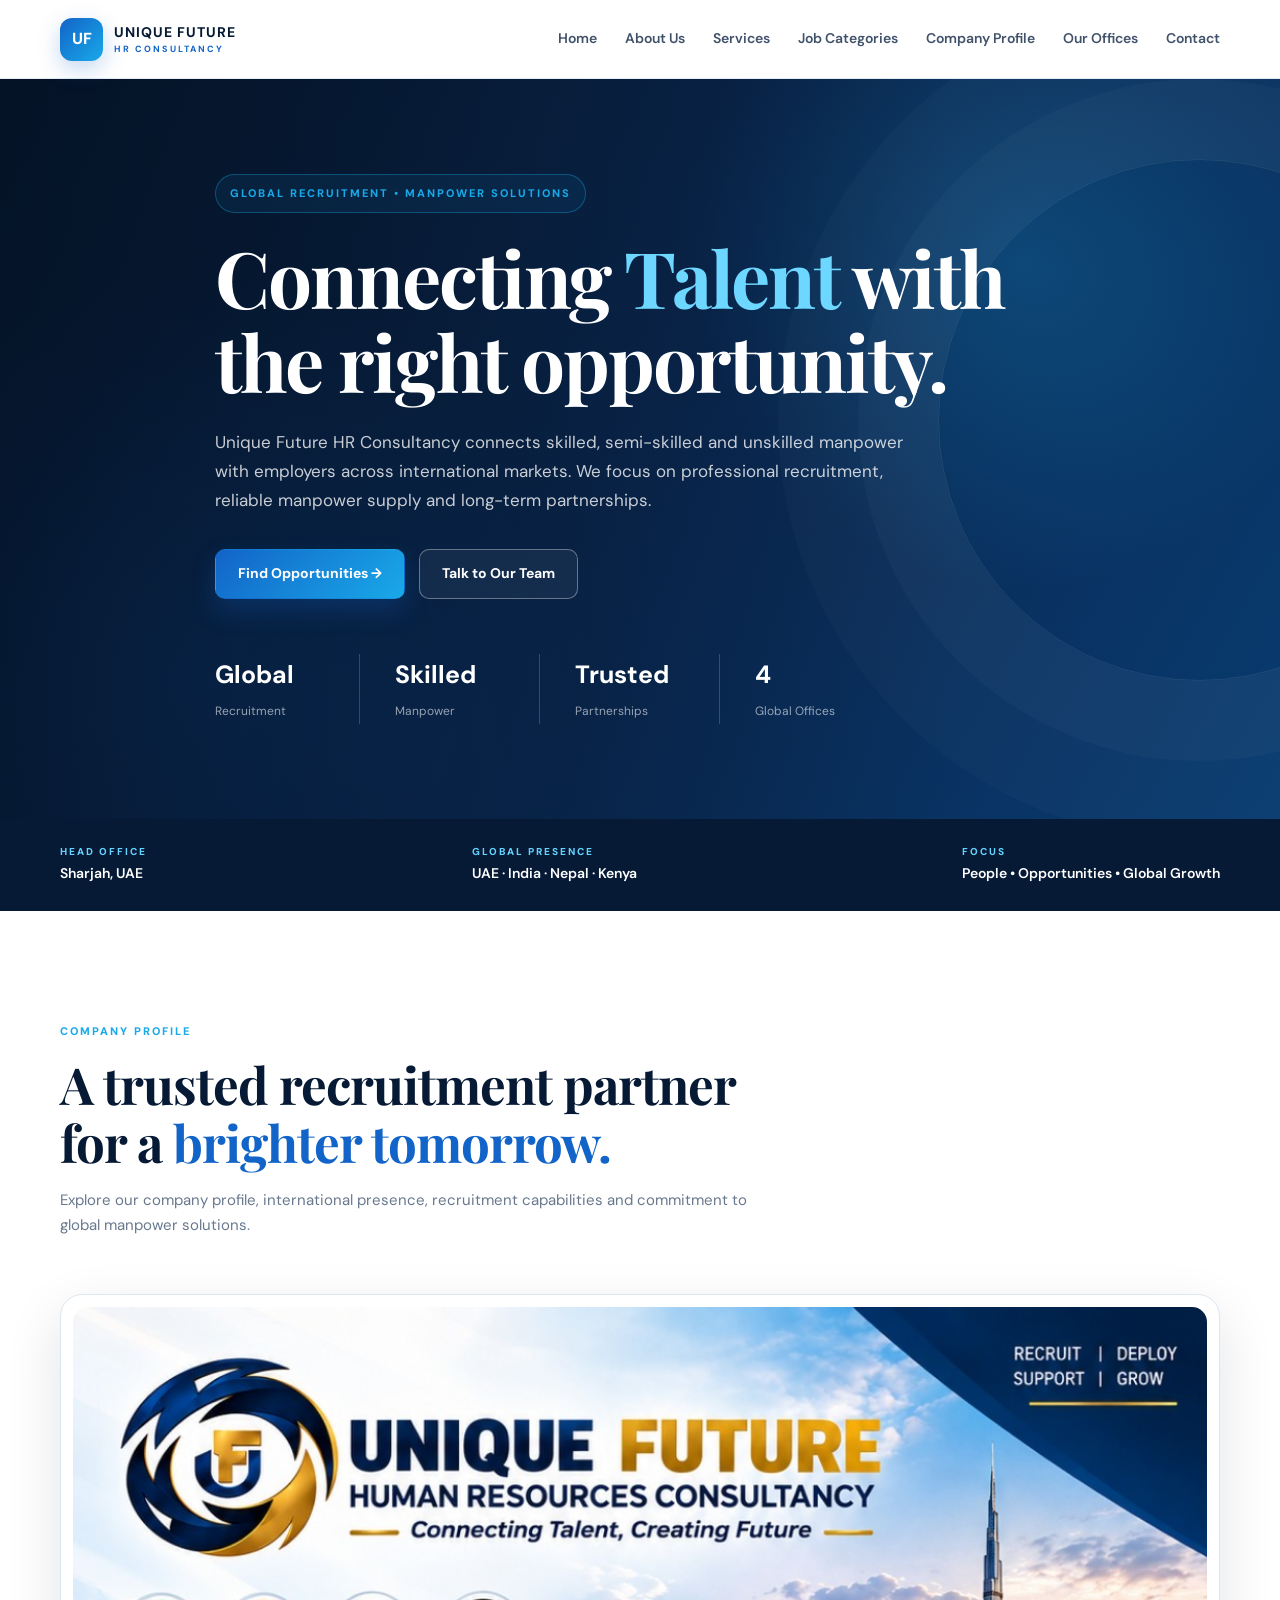
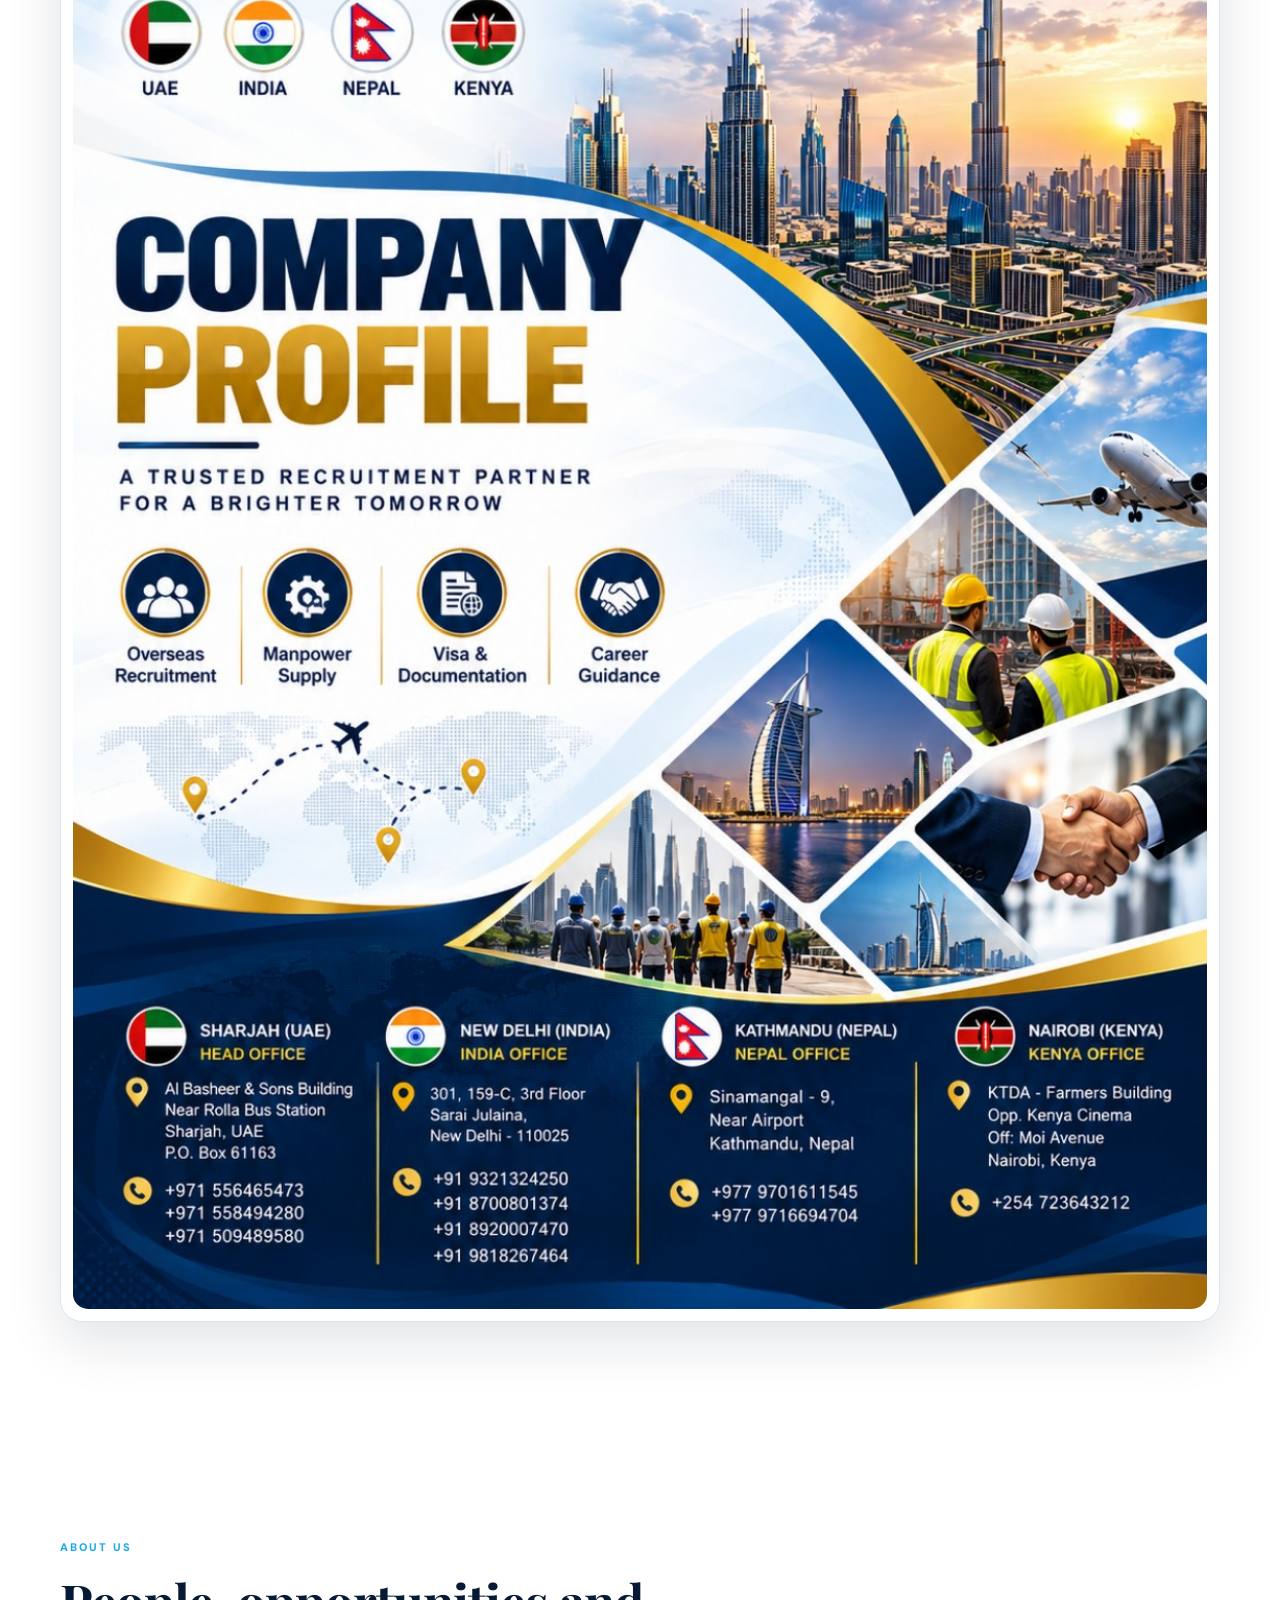
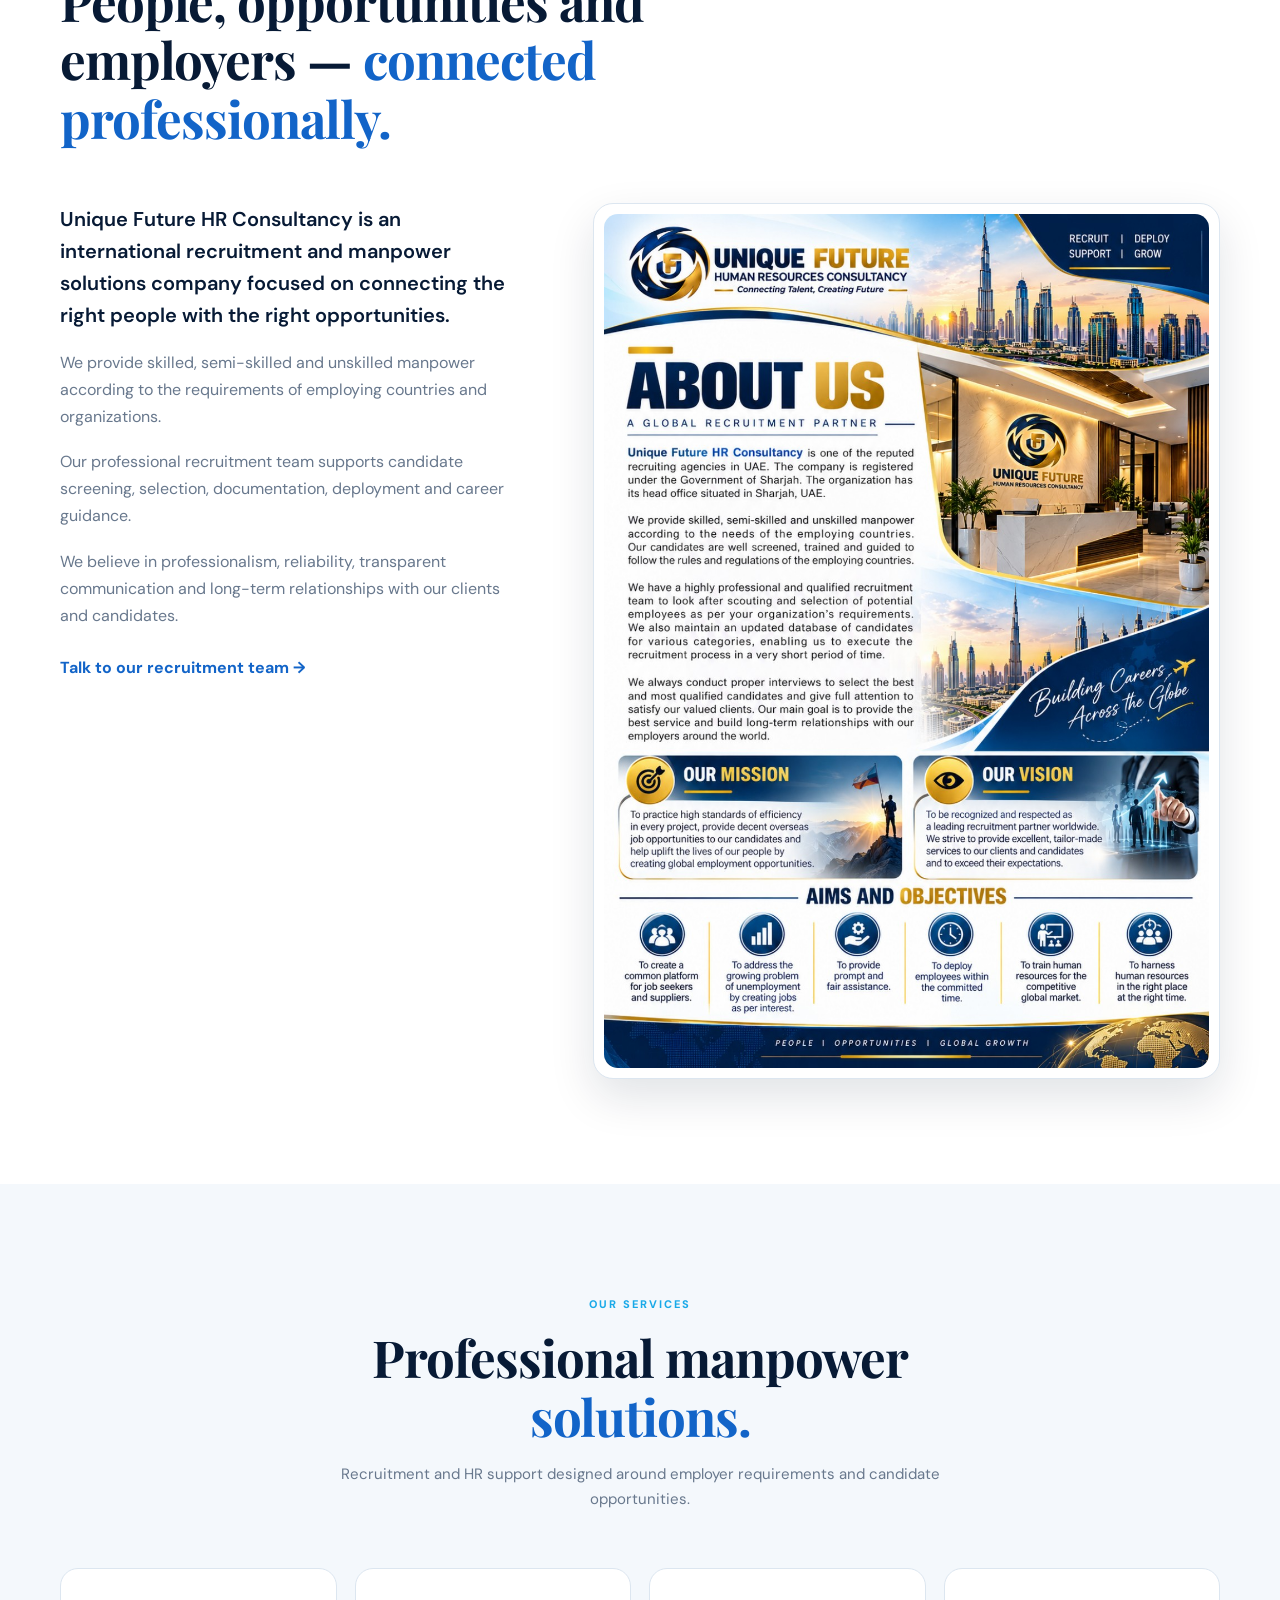
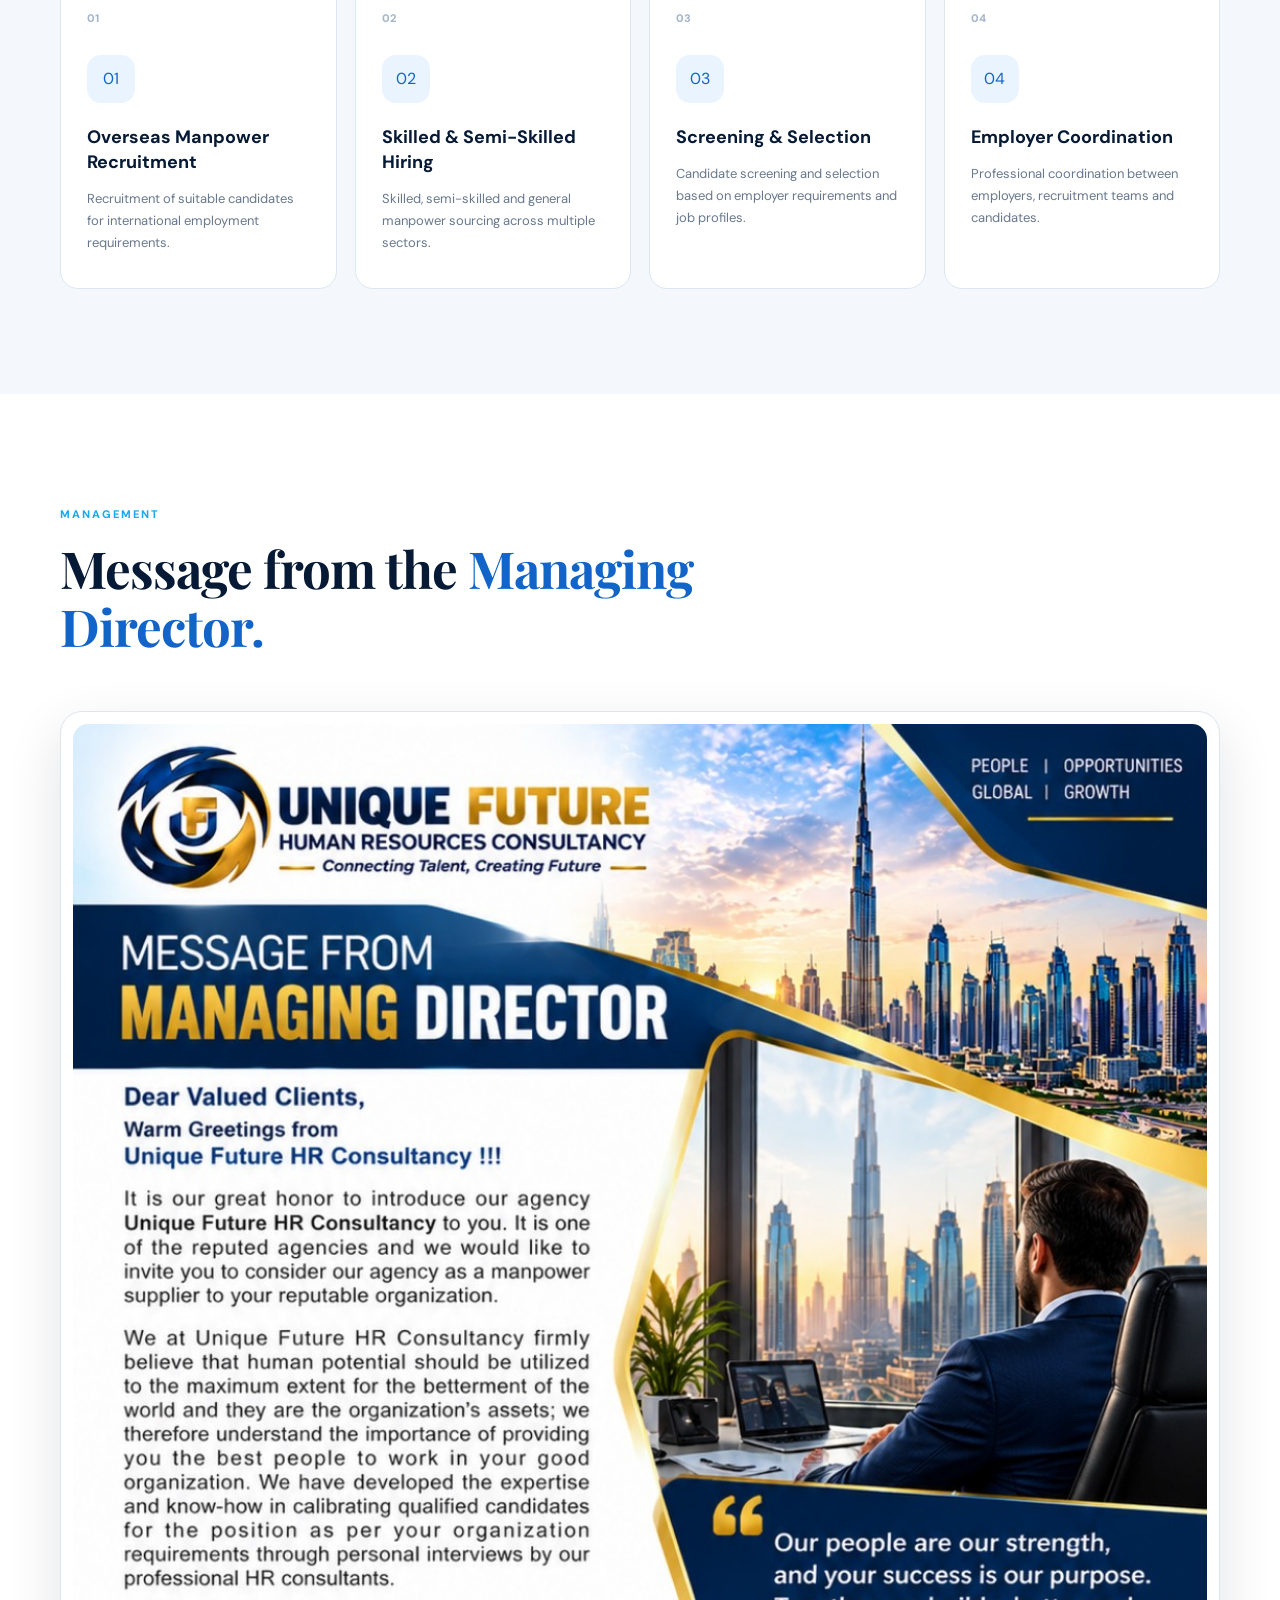
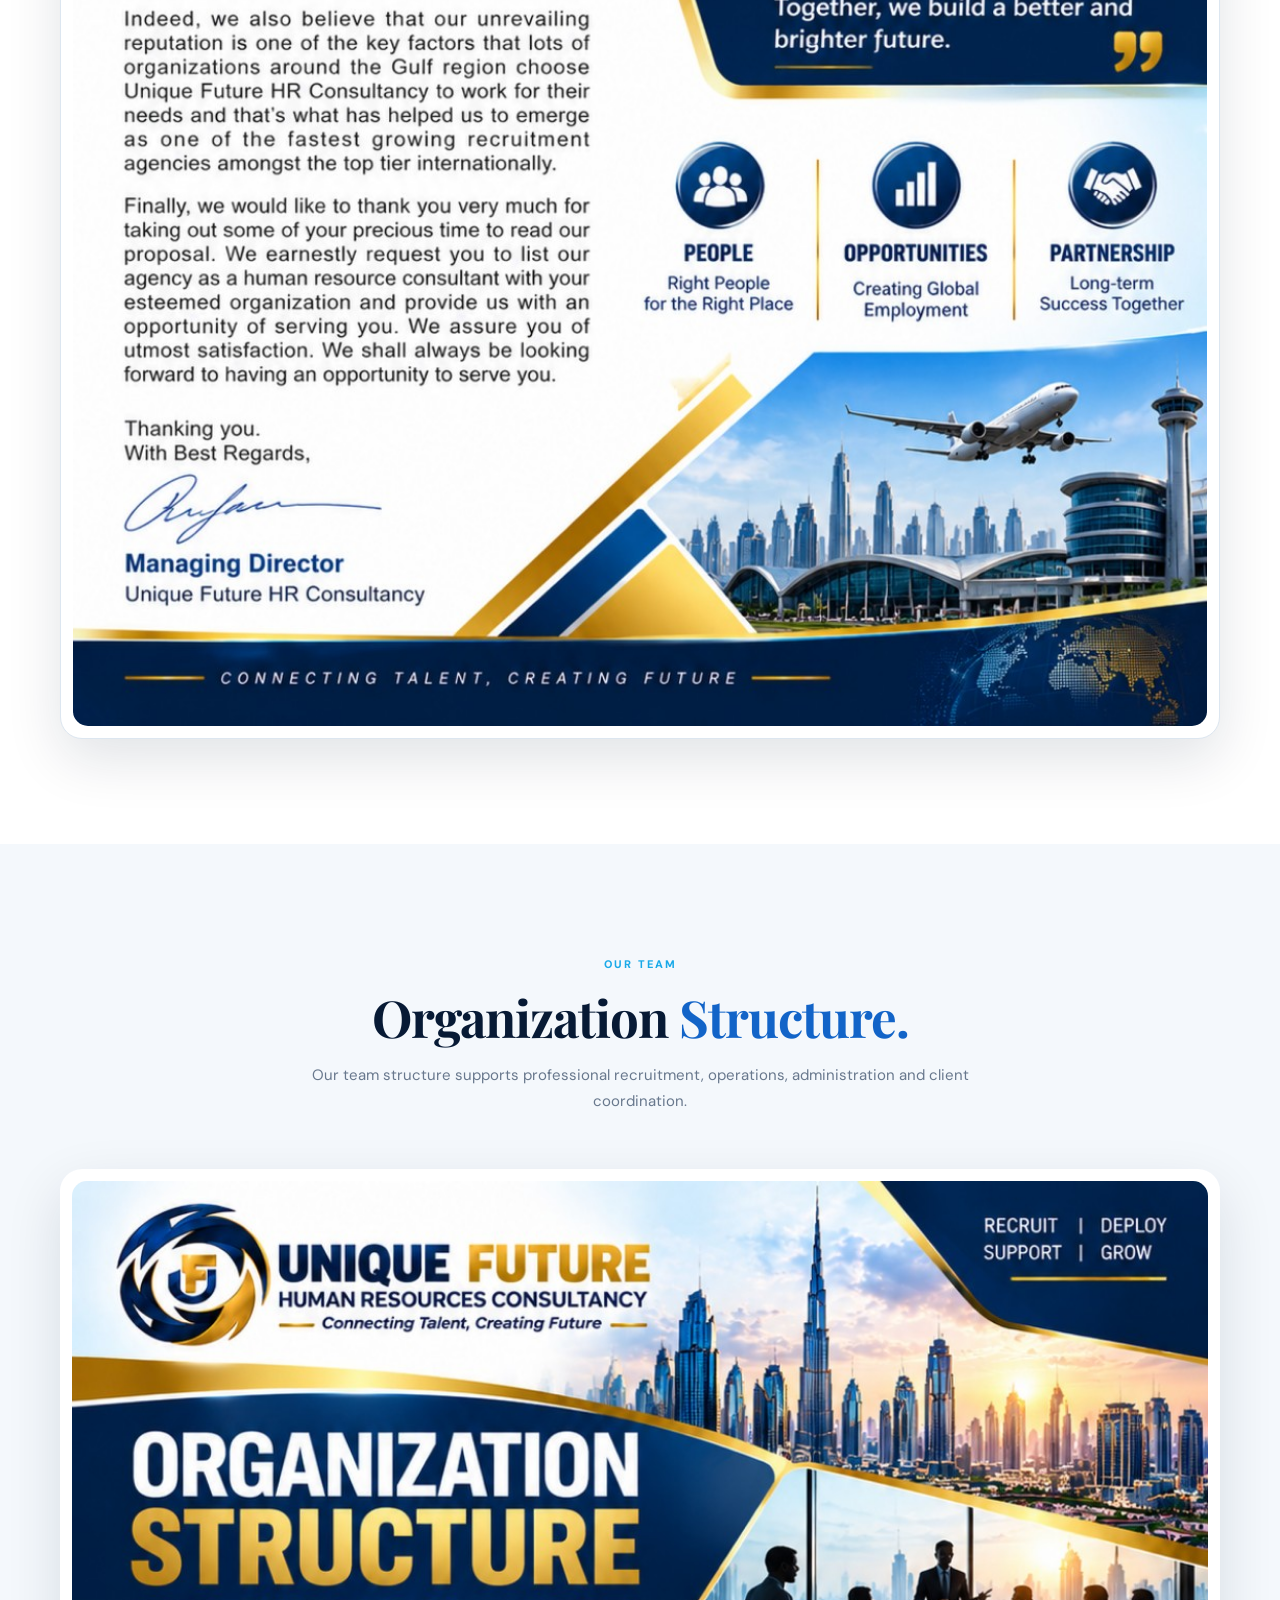
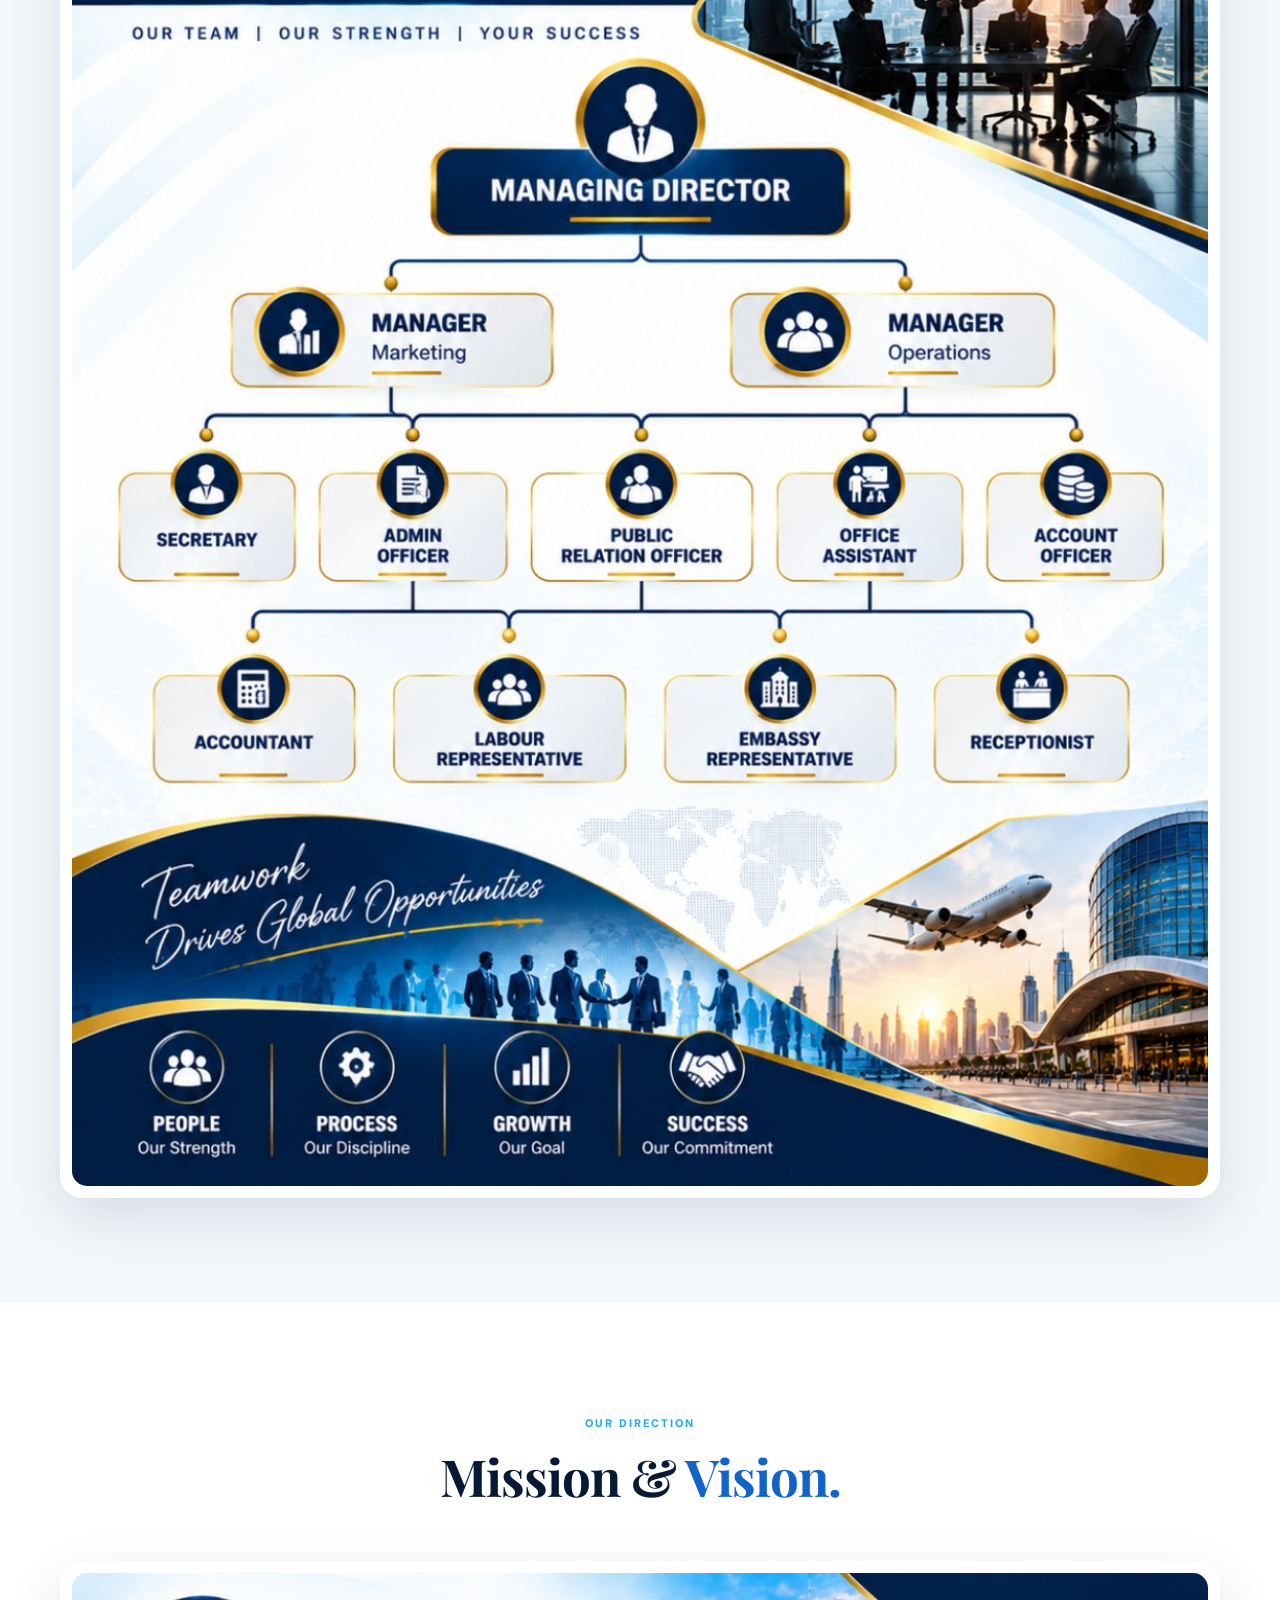
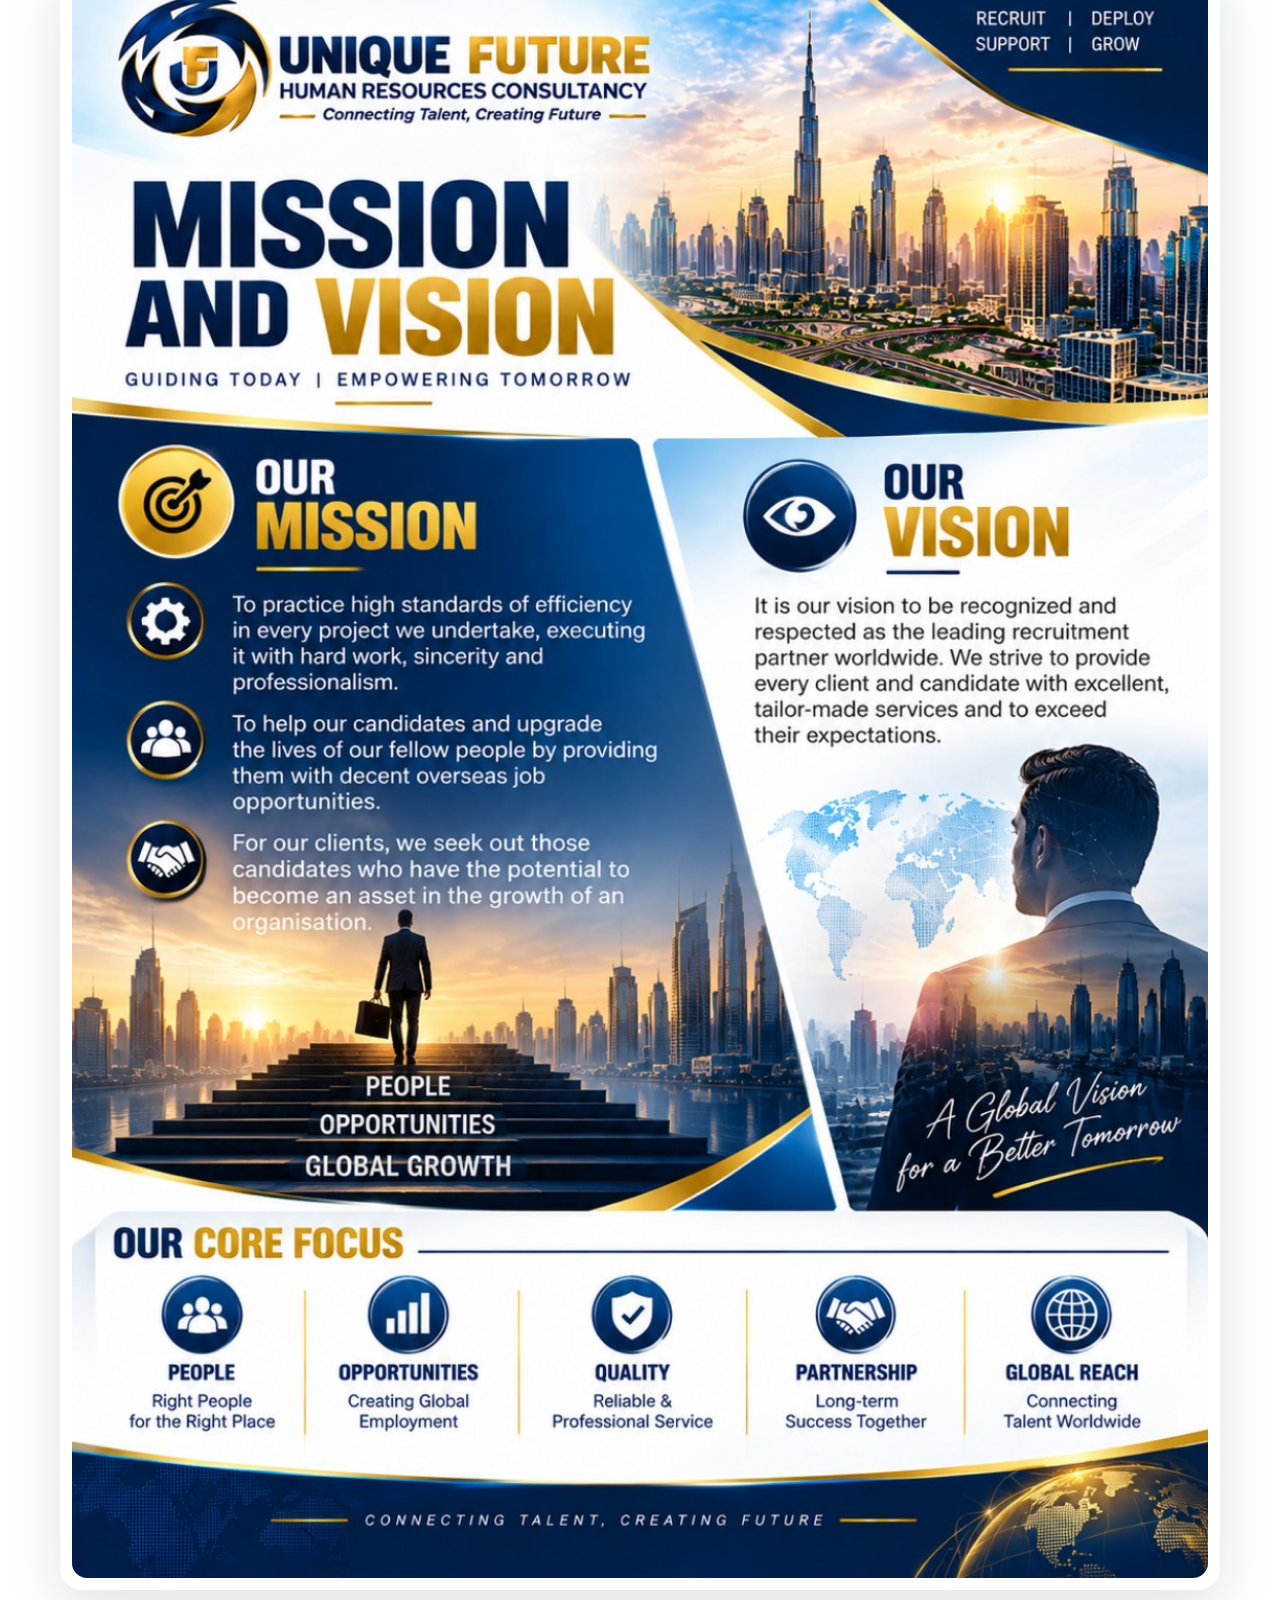
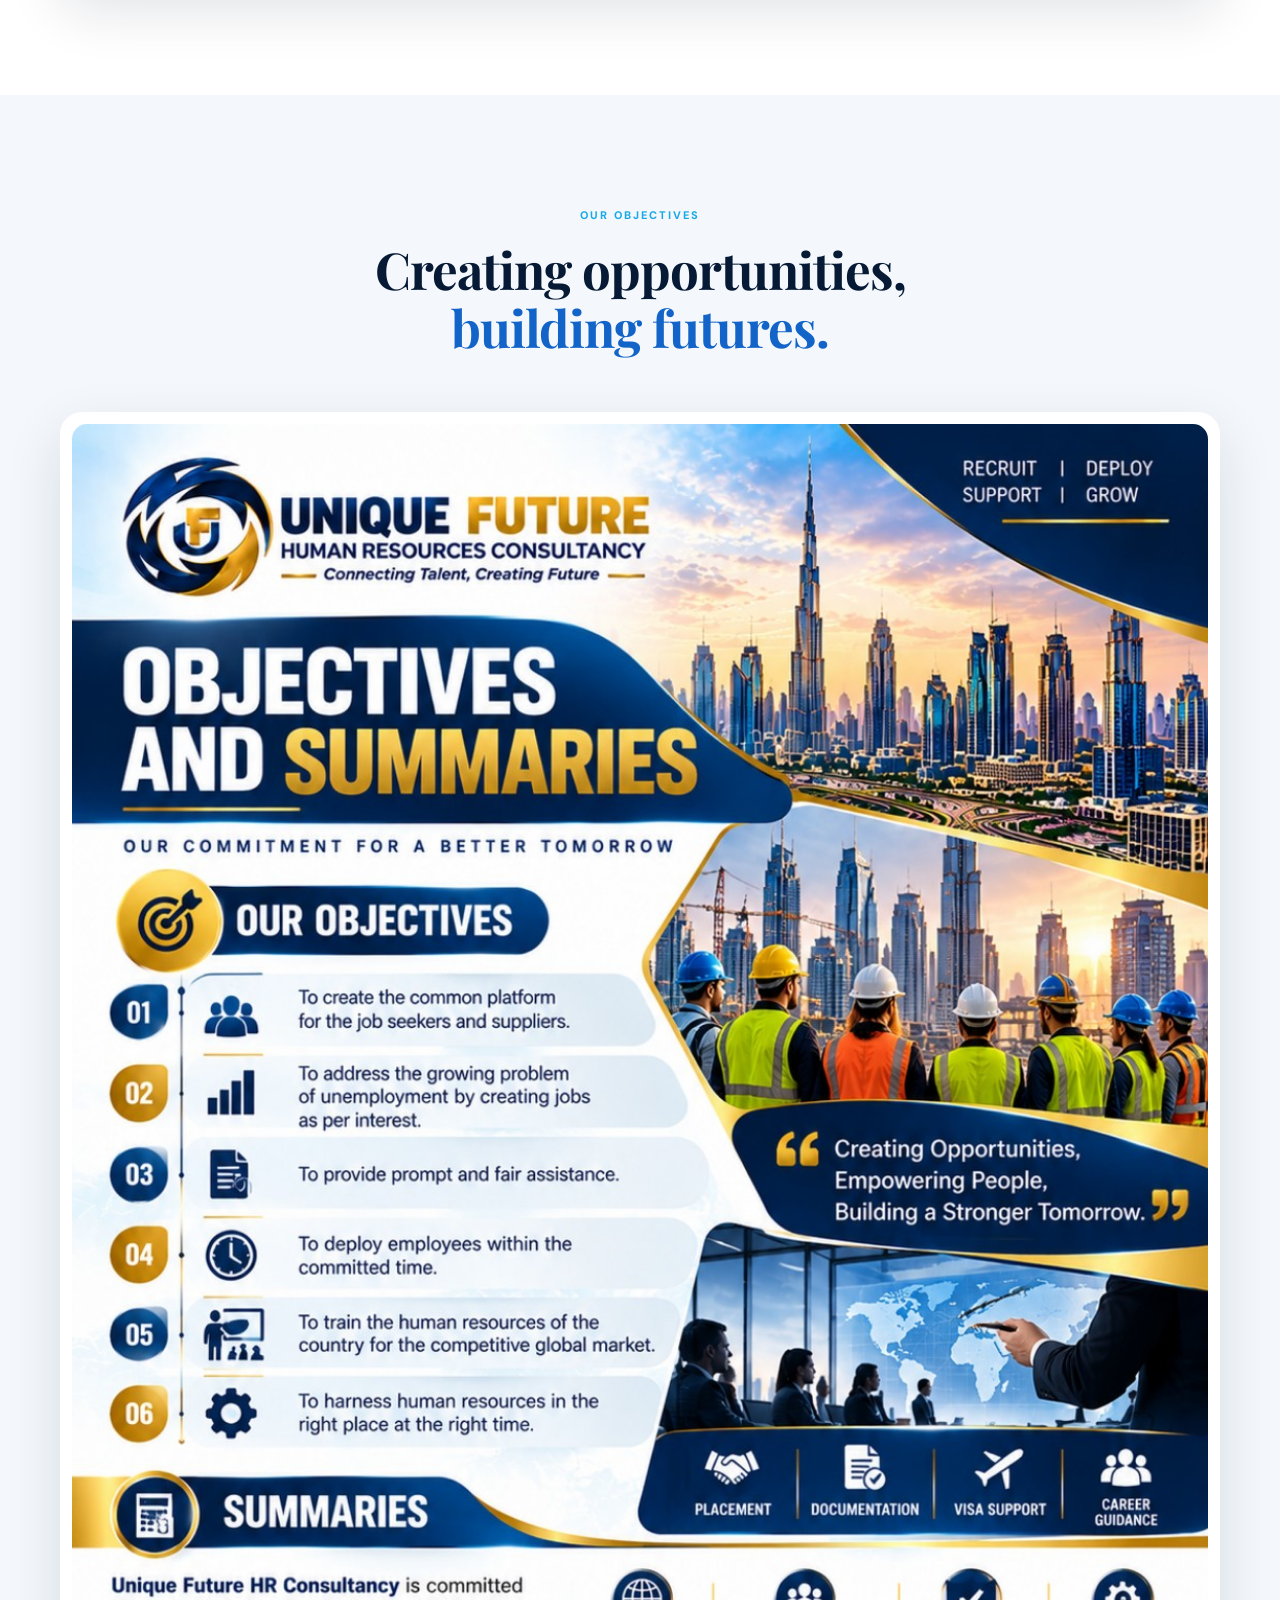
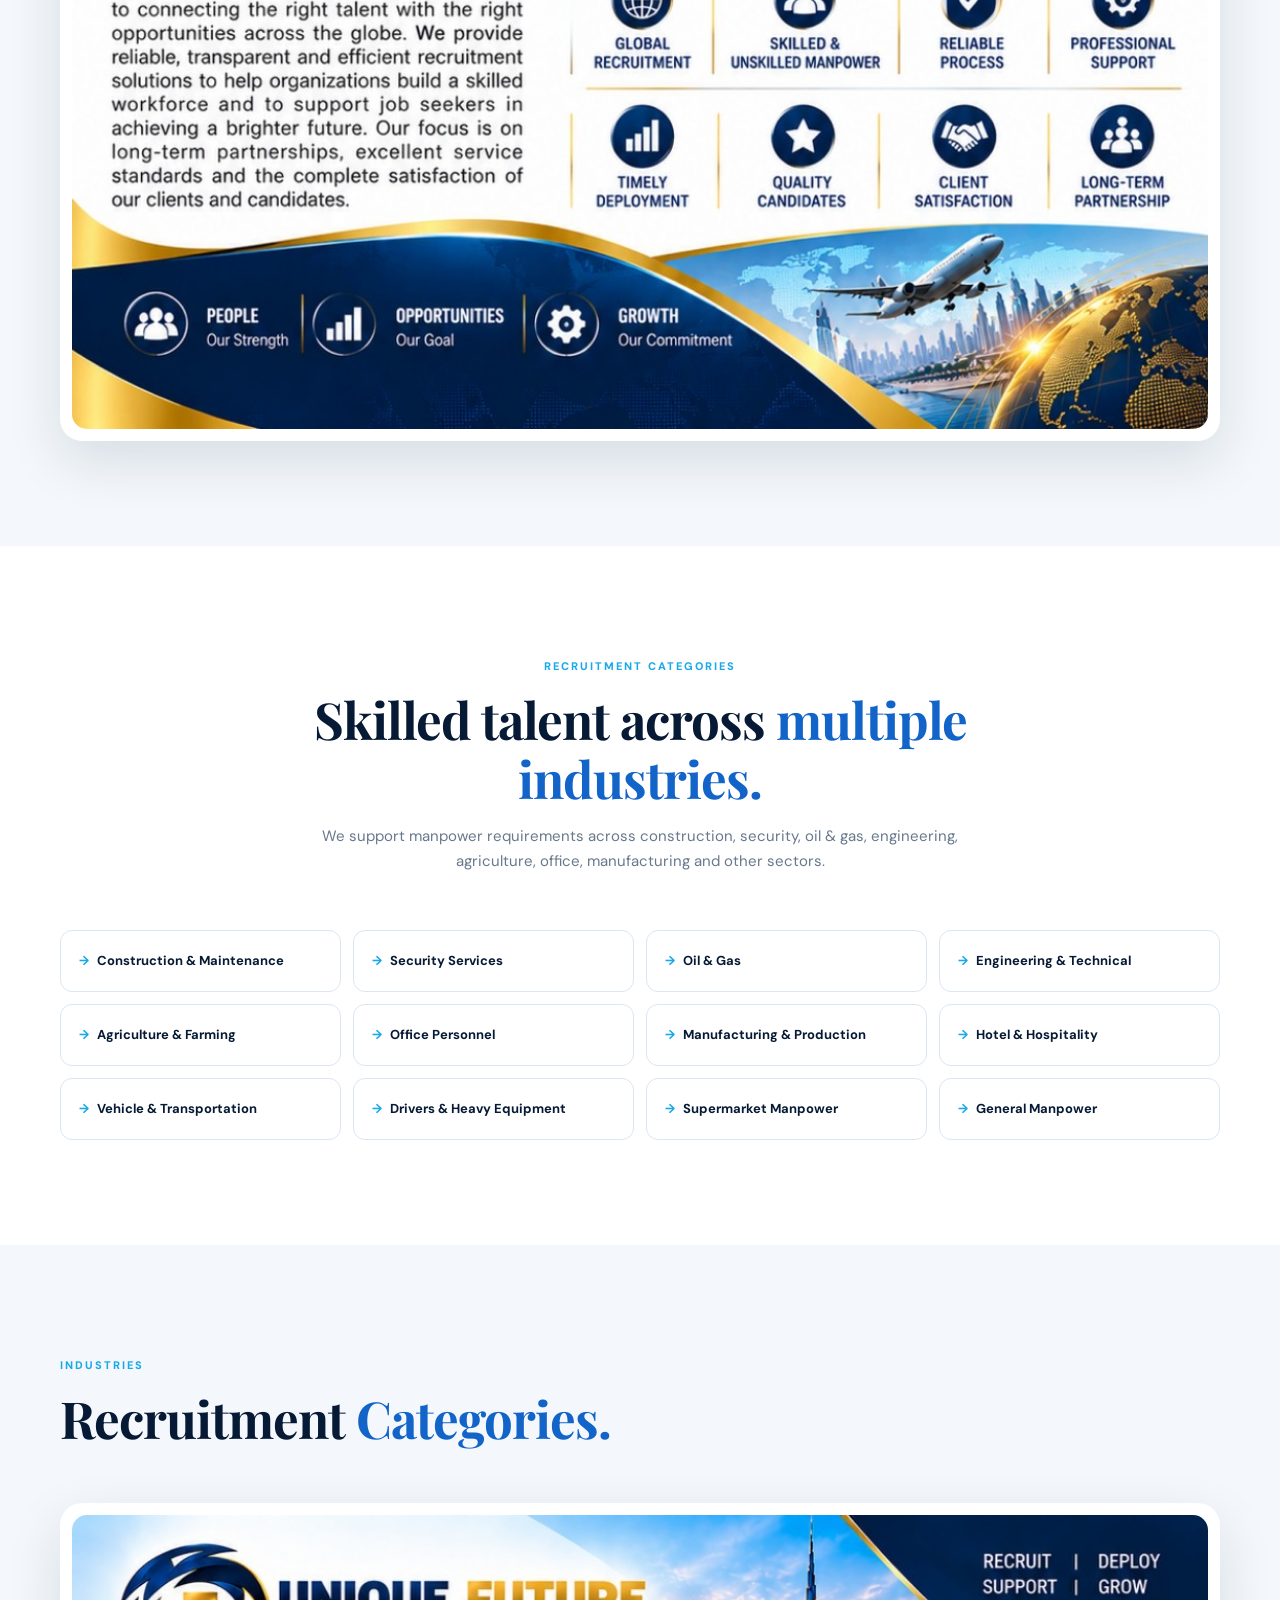
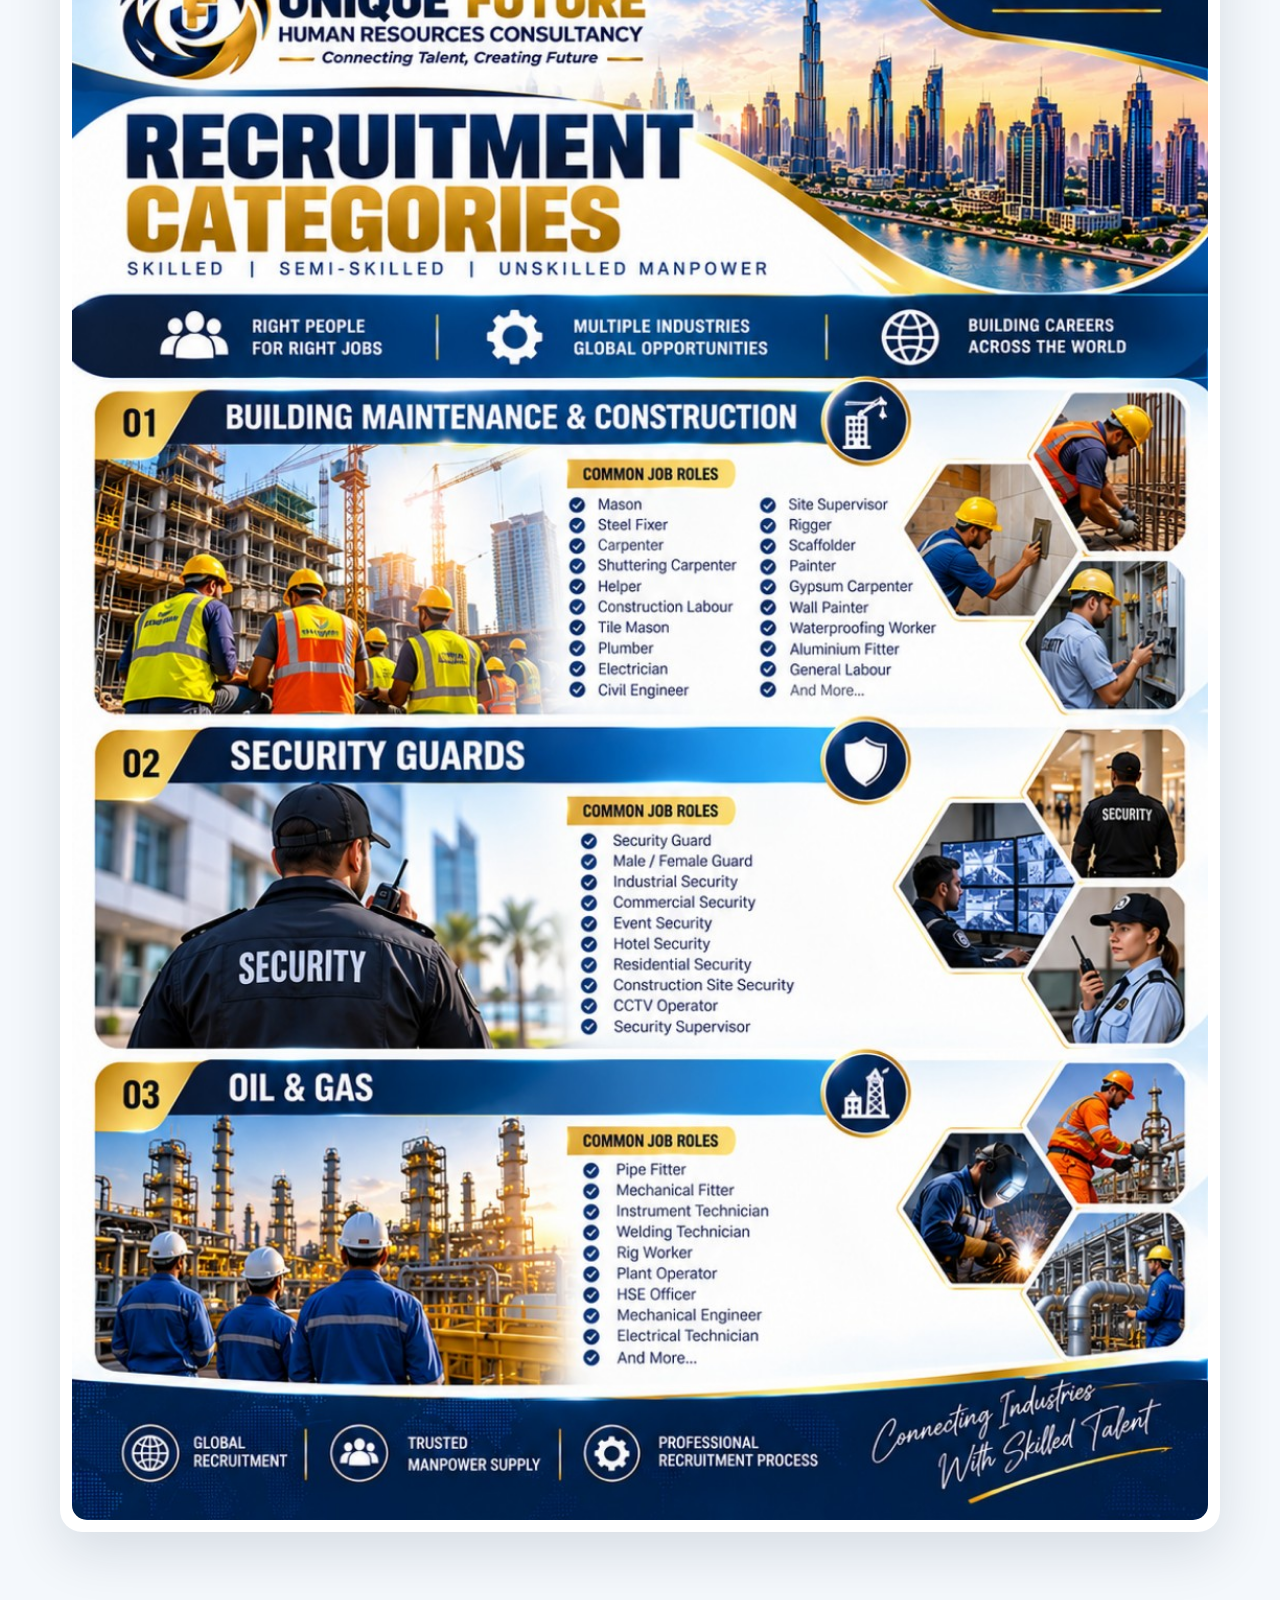
==== commit caae8a7c: "Update index.html Complete professional website with company images" ====
--- a/index.html
+++ b/index.html
@@ -6,1012 +6,1001 @@
 
   <title>Unique Future HR Consultancy | Global Recruitment & Manpower Solutions</title>
 
-  <meta name="description" content="Unique Future HR Consultancy provides overseas manpower recruitment and HR consultancy solutions for employers and job seekers across international markets.">
+  <meta name="description" content="Unique Future HR Consultancy provides professional overseas recruitment, manpower supply and HR consultancy solutions across international markets.">
 
   <link rel="preconnect" href="https://fonts.googleapis.com">
   <link rel="preconnect" href="https://fonts.gstatic.com" crossorigin>
 
-  <link
-    href="https://fonts.googleapis.com/css2?family=DM+Sans:wght@400;500;600;700;800&family=Playfair+Display:wght@600;700&display=swap"
-    rel="stylesheet"
-  >
+  <link href="https://fonts.googleapis.com/css2?family=DM+Sans:wght@400;500;600;700;800&family=Playfair+Display:wght@600;700&display=swap" rel="stylesheet">
 
   <link rel="stylesheet" href="style.css">
 </head>
 
 <body>
 
-  <!-- =========================
-       HEADER
-  ========================== -->
-
-  <header class="site-header">
-
-    <div class="container nav-container">
-
-      <a href="#home" class="logo">
-
-        <span class="logo-mark">UF</span>
-
-        <span class="logo-text">
-          <strong>UNIQUE FUTURE</strong>
-          <small>HR CONSULTANCY</small>
+<!-- ================= HEADER ================= -->
+
+<header class="site-header">
+
+  <div class="container nav-container">
+
+    <a href="#home" class="logo">
+
+      <div class="logo-mark">UF</div>
+
+      <div class="logo-text">
+        <strong>UNIQUE FUTURE</strong>
+        <small>HR CONSULTANCY</small>
+      </div>
+
+    </a>
+
+    <button class="menu-toggle" id="menuToggle" aria-label="Open menu">
+      ☰
+    </button>
+
+    <nav class="main-nav" id="mainNav">
+
+      <a href="#home">Home</a>
+      <a href="#about">About Us</a>
+      <a href="#services">Services</a>
+      <a href="#sectors">Job Categories</a>
+      <a href="#company">Company Profile</a>
+      <a href="#offices">Our Offices</a>
+      <a href="#contact">Contact</a>
+
+    </nav>
+
+  </div>
+
+</header>
+
+
+<!-- ================= HERO ================= -->
+
+<section class="hero" id="home">
+
+  <div class="hero-overlay"></div>
+
+  <div class="container hero-content">
+
+    <span class="hero-badge">
+      GLOBAL RECRUITMENT • MANPOWER SOLUTIONS
+    </span>
+
+    <h1>
+      Connecting <span>Talent</span> with the right opportunity.
+    </h1>
+
+    <p>
+      Unique Future HR Consultancy connects skilled, semi-skilled and
+      unskilled manpower with employers across international markets.
+      We focus on professional recruitment, reliable manpower supply
+      and long-term partnerships.
+    </p>
+
+    <div class="hero-buttons">
+
+      <a href="#sectors" class="btn btn-primary">
+        Find Opportunities →
+      </a>
+
+      <a href="#contact" class="btn btn-outline">
+        Talk to Our Team
+      </a>
+
+    </div>
+
+    <div class="hero-trust">
+
+      <div>
+        <strong>Global</strong>
+        <span>Recruitment</span>
+      </div>
+
+      <div>
+        <strong>Skilled</strong>
+        <span>Manpower</span>
+      </div>
+
+      <div>
+        <strong>Trusted</strong>
+        <span>Partnerships</span>
+      </div>
+
+      <div>
+        <strong>4</strong>
+        <span>Global Offices</span>
+      </div>
+
+    </div>
+
+  </div>
+
+</section>
+
+
+<!-- ================= REACH ================= -->
+
+<section class="reach-strip">
+
+  <div class="container reach-inner">
+
+    <div>
+      <small>HEAD OFFICE</small>
+      <strong>Sharjah, UAE</strong>
+    </div>
+
+    <div>
+      <small>GLOBAL PRESENCE</small>
+      <strong>UAE · India · Nepal · Kenya</strong>
+    </div>
+
+    <div>
+      <small>FOCUS</small>
+      <strong>People • Opportunities • Global Growth</strong>
+    </div>
+
+  </div>
+
+</section>
+
+
+<!-- ================= COMPANY PROFILE ================= -->
+
+<section class="section" id="company">
+
+  <div class="container">
+
+    <div class="section-heading">
+
+      <span class="eyebrow">COMPANY PROFILE</span>
+
+      <h2>
+        A trusted recruitment partner for a
+        <span>brighter tomorrow.</span>
+      </h2>
+
+      <p>
+        Explore our company profile, international presence,
+        recruitment capabilities and commitment to global manpower solutions.
+      </p>
+
+    </div>
+
+    <div style="
+      background:#fff;
+      border-radius:22px;
+      padding:12px;
+      box-shadow:0 20px 55px rgba(7,26,53,.12);
+      border:1px solid #dce6f0;
+    ">
+
+      <img
+        src="page-01-company-profile.png"
+        alt="Unique Future HR Consultancy Company Profile"
+        style="width:100%;height:auto;border-radius:15px;"
+      >
+
+    </div>
+
+  </div>
+
+</section>
+
+
+<!-- ================= ABOUT ================= -->
+
+<section class="section about-section" id="about">
+
+  <div class="container">
+
+    <div class="section-heading">
+
+      <span class="eyebrow">ABOUT US</span>
+
+      <h2>
+        People, opportunities and employers —
+        <span>connected professionally.</span>
+      </h2>
+
+    </div>
+
+    <div class="about-grid">
+
+      <div class="about-text">
+
+        <p class="lead">
+          Unique Future HR Consultancy is an international
+          recruitment and manpower solutions company focused
+          on connecting the right people with the right opportunities.
+        </p>
+
+        <p>
+          We provide skilled, semi-skilled and unskilled manpower
+          according to the requirements of employing countries and
+          organizations.
+        </p>
+
+        <p>
+          Our professional recruitment team supports candidate
+          screening, selection, documentation, deployment and
+          career guidance.
+        </p>
+
+        <p>
+          We believe in professionalism, reliability, transparent
+          communication and long-term relationships with our
+          clients and candidates.
+        </p>
+
+        <a href="#contact" class="text-link">
+          Talk to our recruitment team →
+        </a>
+
+      </div>
+
+
+      <div>
+
+        <div style="
+          background:#fff;
+          padding:10px;
+          border-radius:20px;
+          box-shadow:0 18px 45px rgba(7,26,53,.12);
+          border:1px solid #dce6f0;
+        ">
+
+          <img
+            src="page-02-about-us.png"
+            alt="About Unique Future HR Consultancy"
+            style="width:100%;border-radius:14px;"
+          >
+
+        </div>
+
+      </div>
+
+    </div>
+
+  </div>
+
+</section>
+
+
+<!-- ================= SERVICES ================= -->
+
+<section class="section services-section" id="services">
+
+  <div class="container">
+
+    <div class="section-heading centered">
+
+      <span class="eyebrow">OUR SERVICES</span>
+
+      <h2>
+        Professional manpower
+        <span>solutions.</span>
+      </h2>
+
+      <p>
+        Recruitment and HR support designed around employer
+        requirements and candidate opportunities.
+      </p>
+
+    </div>
+
+
+    <div class="service-grid">
+
+      <article class="service-card">
+
+        <span class="service-number">01</span>
+
+        <div class="service-icon">01</div>
+
+        <h3>Overseas Manpower Recruitment</h3>
+
+        <p>
+          Recruitment of suitable candidates for international
+          employment requirements.
+        </p>
+
+      </article>
+
+
+      <article class="service-card">
+
+        <span class="service-number">02</span>
+
+        <div class="service-icon">02</div>
+
+        <h3>Skilled & Semi-Skilled Hiring</h3>
+
+        <p>
+          Skilled, semi-skilled and general manpower sourcing
+          across multiple sectors.
+        </p>
+
+      </article>
+
+
+      <article class="service-card">
+
+        <span class="service-number">03</span>
+
+        <div class="service-icon">03</div>
+
+        <h3>Screening & Selection</h3>
+
+        <p>
+          Candidate screening and selection based on employer
+          requirements and job profiles.
+        </p>
+
+      </article>
+
+
+      <article class="service-card">
+
+        <span class="service-number">04</span>
+
+        <div class="service-icon">04</div>
+
+        <h3>Employer Coordination</h3>
+
+        <p>
+          Professional coordination between employers,
+          recruitment teams and candidates.
+        </p>
+
+      </article>
+
+    </div>
+
+  </div>
+
+</section>
+
+
+<!-- ================= DIRECTOR ================= -->
+
+<section class="section">
+
+  <div class="container">
+
+    <div class="section-heading">
+
+      <span class="eyebrow">MANAGEMENT</span>
+
+      <h2>
+        Message from the
+        <span>Managing Director.</span>
+      </h2>
+
+    </div>
+
+    <div style="
+      background:#fff;
+      padding:12px;
+      border-radius:22px;
+      box-shadow:0 20px 55px rgba(7,26,53,.12);
+      border:1px solid #dce6f0;
+    ">
+
+      <img
+        src="page-03-managing-director.png"
+        alt="Message from Managing Director"
+        style="width:100%;border-radius:15px;"
+      >
+
+    </div>
+
+  </div>
+
+</section>
+
+
+<!-- ================= ORGANIZATION ================= -->
+
+<section class="section services-section">
+
+  <div class="container">
+
+    <div class="section-heading centered">
+
+      <span class="eyebrow">OUR TEAM</span>
+
+      <h2>
+        Organization
+        <span>Structure.</span>
+      </h2>
+
+      <p>
+        Our team structure supports professional recruitment,
+        operations, administration and client coordination.
+      </p>
+
+    </div>
+
+    <div style="
+      background:#fff;
+      padding:12px;
+      border-radius:22px;
+      box-shadow:0 20px 55px rgba(7,26,53,.12);
+    ">
+
+      <img
+        src="page-04-organization-structure.png"
+        alt="Unique Future HR Consultancy Organization Structure"
+        style="width:100%;border-radius:15px;"
+      >
+
+    </div>
+
+  </div>
+
+</section>
+
+
+<!-- ================= MISSION ================= -->
+
+<section class="section">
+
+  <div class="container">
+
+    <div class="section-heading centered">
+
+      <span class="eyebrow">OUR DIRECTION</span>
+
+      <h2>
+        Mission &
+        <span>Vision.</span>
+      </h2>
+
+    </div>
+
+    <div style="
+      background:#fff;
+      padding:12px;
+      border-radius:22px;
+      box-shadow:0 20px 55px rgba(7,26,53,.12);
+    ">
+
+      <img
+        src="page-05-mission-vision.png"
+        alt="Mission and Vision"
+        style="width:100%;border-radius:15px;"
+      >
+
+    </div>
+
+  </div>
+
+</section>
+
+
+<!-- ================= OBJECTIVES ================= -->
+
+<section class="section services-section">
+
+  <div class="container">
+
+    <div class="section-heading centered">
+
+      <span class="eyebrow">OUR OBJECTIVES</span>
+
+      <h2>
+        Creating opportunities,
+        <span>building futures.</span>
+      </h2>
+
+    </div>
+
+    <div style="
+      background:#fff;
+      padding:12px;
+      border-radius:22px;
+      box-shadow:0 20px 55px rgba(7,26,53,.12);
+    ">
+
+      <img
+        src="page-06-objectives.png"
+        alt="Unique Future HR Consultancy Objectives"
+        style="width:100%;border-radius:15px;"
+      >
+
+    </div>
+
+  </div>
+
+</section>
+
+
+<!-- ================= RECRUITMENT ================= -->
+
+<section class="section" id="sectors">
+
+  <div class="container">
+
+    <div class="section-heading centered">
+
+      <span class="eyebrow">RECRUITMENT CATEGORIES</span>
+
+      <h2>
+        Skilled talent across
+        <span>multiple industries.</span>
+      </h2>
+
+      <p>
+        We support manpower requirements across construction,
+        security, oil & gas, engineering, agriculture, office,
+        manufacturing and other sectors.
+      </p>
+
+    </div>
+
+
+    <div class="sector-grid">
+
+      <div class="sector-item">Construction & Maintenance</div>
+      <div class="sector-item">Security Services</div>
+      <div class="sector-item">Oil & Gas</div>
+      <div class="sector-item">Engineering & Technical</div>
+      <div class="sector-item">Agriculture & Farming</div>
+      <div class="sector-item">Office Personnel</div>
+      <div class="sector-item">Manufacturing & Production</div>
+      <div class="sector-item">Hotel & Hospitality</div>
+      <div class="sector-item">Vehicle & Transportation</div>
+      <div class="sector-item">Drivers & Heavy Equipment</div>
+      <div class="sector-item">Supermarket Manpower</div>
+      <div class="sector-item">General Manpower</div>
+
+    </div>
+
+  </div>
+
+</section>
+
+
+<!-- ================= RECRUITMENT IMAGE 1 ================= -->
+
+<section class="section services-section">
+
+  <div class="container">
+
+    <div class="section-heading">
+
+      <span class="eyebrow">INDUSTRIES</span>
+
+      <h2>
+        Recruitment
+        <span>Categories.</span>
+      </h2>
+
+    </div>
+
+    <div style="
+      background:#fff;
+      padding:12px;
+      border-radius:22px;
+      box-shadow:0 20px 55px rgba(7,26,53,.12);
+    ">
+
+      <img
+        src="page-07-recruitment-categories-1.png"
+        alt="Recruitment Categories - Construction Security Oil and Gas"
+        style="width:100%;border-radius:15px;"
+      >
+
+    </div>
+
+  </div>
+
+</section>
+
+
+<!-- ================= RECRUITMENT IMAGE 2 ================= -->
+
+<section class="section">
+
+  <div class="container">
+
+    <div style="
+      background:#fff;
+      padding:12px;
+      border-radius:22px;
+      box-shadow:0 20px 55px rgba(7,26,53,.12);
+    ">
+
+      <img
+        src="page-08-recruitment-categories-2.png"
+        alt="Recruitment Categories - Engineering Agriculture Office Manufacturing"
+        style="width:100%;border-radius:15px;"
+      >
+
+    </div>
+
+  </div>
+
+</section>
+
+
+<!-- ================= TRANSPORTATION ================= -->
+
+<section class="section services-section">
+
+  <div class="container">
+
+    <div class="section-heading centered">
+
+      <span class="eyebrow">TRANSPORTATION</span>
+
+      <h2>
+        Vehicle &
+        <span>Transportation.</span>
+      </h2>
+
+      <p>
+        Recruitment support for drivers, logistics,
+        transportation and related operational roles.
+      </p>
+
+    </div>
+
+    <div style="
+      background:#fff;
+      padding:12px;
+      border-radius:22px;
+      box-shadow:0 20px 55px rgba(7,26,53,.12);
+    ">
+
+      <img
+        src="page-09-vehicle-transportation.png"
+        alt="Vehicle and Transportation Recruitment"
+        style="width:100%;border-radius:15px;"
+      >
+
+    </div>
+
+  </div>
+
+</section>
+
+
+<!-- ================= HOSPITALITY ================= -->
+
+<section class="section">
+
+  <div class="container">
+
+    <div class="section-heading centered">
+
+      <span class="eyebrow">HOSPITALITY</span>
+
+      <h2>
+        Hotel &
+        <span>Hospitality.</span>
+      </h2>
+
+      <p>
+        Professional manpower solutions for hotels,
+        restaurants, hospitality and guest services.
+      </p>
+
+    </div>
+
+    <div style="
+      background:#fff;
+      padding:12px;
+      border-radius:22px;
+      box-shadow:0 20px 55px rgba(7,26,53,.12);
+    ">
+
+      <img
+        src="page-10-hotel-hospitality.png"
+        alt="Hotel and Hospitality Recruitment"
+        style="width:100%;border-radius:15px;"
+      >
+
+    </div>
+
+  </div>
+
+</section>
+
+
+<!-- ================= JOB OPPORTUNITIES ================= -->
+
+<section class="section jobs-section" id="jobs">
+
+  <div class="container">
+
+    <div class="section-heading centered">
+
+      <span class="eyebrow">JOB OPPORTUNITIES</span>
+
+      <h2>
+        Looking for an overseas
+        <span>opportunity?</span>
+      </h2>
+
+      <p>
+        Contact our recruitment team to know about current
+        vacancies and employer requirements.
+      </p>
+
+    </div>
+
+
+    <div class="jobs-grid">
+
+      <article class="job-card">
+
+        <div class="job-top">
+          <span class="job-tag">CONSTRUCTION</span>
+          <span class="job-status">OPPORTUNITIES</span>
+        </div>
+
+        <h3>Construction Manpower</h3>
+
+        <p class="job-location">
+          UAE & International Markets
+        </p>
+
+        <div class="job-details">
+          <span>Skilled</span>
+          <span>Semi-Skilled</span>
+          <span>General Labour</span>
+        </div>
+
+        <a href="#contact" class="btn btn-dark">
+          Enquire Now →
+        </a>
+
+      </article>
+
+
+      <article class="job-card">
+
+        <div class="job-top">
+          <span class="job-tag">SECURITY</span>
+          <span class="job-status">OPPORTUNITIES</span>
+        </div>
+
+        <h3>Security Personnel</h3>
+
+        <p class="job-location">
+          UAE & International Markets
+        </p>
+
+        <div class="job-details">
+          <span>Security Guard</span>
+          <span>Site Security</span>
+          <span>Supervisors</span>
+        </div>
+
+        <a href="#contact" class="btn btn-dark">
+          Enquire Now →
+        </a>
+
+      </article>
+
+
+      <article class="job-card">
+
+        <div class="job-top">
+          <span class="job-tag">OIL & GAS</span>
+          <span class="job-status">OPPORTUNITIES</span>
+        </div>
+
+        <h3>Oil & Gas Manpower</h3>
+
+        <p class="job-location">
+          International Markets
+        </p>
+
+        <div class="job-details">
+          <span>Technicians</span>
+          <span>Engineers</span>
+          <span>Workers</span>
+        </div>
+
+        <a href="#contact" class="btn btn-dark">
+          Enquire Now →
+        </a>
+
+      </article>
+
+
+      <article class="job-card">
+
+        <div class="job-top">
+          <span class="job-tag">HOSPITALITY</span>
+          <span class="job-status">OPPORTUNITIES</span>
+        </div>
+
+        <h3>Hotel & Catering</h3>
+
+        <p class="job-location">
+          UAE & International Markets
+        </p>
+
+        <div class="job-details">
+          <span>Chef</span>
+          <span>Waiter</span>
+          <span>Housekeeping</span>
+        </div>
+
+        <a href="#contact" class="btn btn-dark">
+          Enquire Now →
+        </a>
+
+      </article>
+
+    </div>
+
+
+    <div class="jobs-note">
+
+      <strong>
+        Current vacancies change regularly.
+      </strong>
+
+      <p>
+        Contact our team for the latest employer requirements,
+        vacancies and application information.
+      </p>
+
+    </div>
+
+  </div>
+
+</section>
+
+
+<!-- ================= CTA ================= -->
+
+<section class="cta-section">
+
+  <div class="container cta-inner">
+
+    <div>
+
+      <span class="eyebrow">
+        START YOUR JOURNEY
+      </span>
+
+      <h2>
+        Ready to connect with the right opportunity?
+      </h2>
+
+      <p>
+        Speak with the Unique Future HR Consultancy team
+        about recruitment, manpower requirements or overseas
+        employment opportunities.
+      </p>
+
+    </div>
+
+    <a
+      href="https://wa.me/971556465473"
+      class="btn btn-light"
+      target="_blank"
+    >
+      Chat on WhatsApp →
+    </a>
+
+  </div>
+
+</section>
+
+
+<!-- ================= OFFICES ================= -->
+
+<section class="section offices-section" id="offices">
+
+  <div class="container">
+
+    <div class="section-heading centered">
+
+      <span class="eyebrow">OUR GLOBAL OFFICES</span>
+
+      <h2>
+        Connecting people across
+        <span>markets.</span>
+      </h2>
+
+    </div>
+
+
+    <div class="office-grid">
+
+
+      <!-- UAE -->
+
+      <article class="office-card">
+
+        <span class="office-country">
+          UNITED ARAB EMIRATES
         </span>
 
-      </a>
-
-      <button
-        class="menu-toggle"
-        id="menuToggle"
-        aria-label="Open navigation menu"
-        type="button"
-      >
-        ☰
-      </button>
-
-      <nav class="main-nav" id="mainNav">
-
-        <a href="#home">Home</a>
-        <a href="#about">About</a>
-        <a href="#services">Services</a>
-        <a href="#sectors">Sectors</a>
-        <a href="#process">Process</a>
-        <a href="#jobs">Jobs</a>
-        <a href="#contact">Contact</a>
-
-      </nav>
-
-    </div>
-
-  </header>
-
-
-  <main>
-
-    <!-- =========================
-         HERO
-    ========================== -->
-
-    <section class="hero" id="home">
-
-      <div class="hero-overlay"></div>
-
-      <div class="container hero-content">
-
-        <div class="hero-badge">
-          GLOBAL RECRUITMENT • MANPOWER SOLUTIONS
-        </div>
-
-        <h1>
-          Connecting Talent
-          <span>with the right opportunity.</span>
-        </h1>
+        <h3>Sharjah Head Office</h3>
 
         <p>
-          Unique Future HR Consultancy provides professional overseas
-          manpower recruitment and HR consultancy solutions for employers
-          and job seekers across international markets.
-        </p>
-
-        <div class="hero-buttons">
-
-          <a href="#jobs" class="btn btn-primary">
-            Find Opportunities →
-          </a>
-
-          <a href="#contact" class="btn btn-outline">
-            Talk to Our Team
-          </a>
-
-        </div>
-
-        <div class="hero-trust">
-
-          <div>
-            <strong>12+</strong>
-            <span>Years Experience</span>
-          </div>
-
-          <div>
-            <strong>5,000+</strong>
-            <span>Placements</span>
-          </div>
-
-          <div>
-            <strong>50+</strong>
-            <span>HR Professionals</span>
-          </div>
-
-        </div>
-
-      </div>
-
-    </section>
-
-
-    <!-- =========================
-         REACH
-    ========================== -->
-
-    <section class="reach-strip">
-
-      <div class="container reach-inner">
-
-        <div>
-          <small>OUR REACH</small>
-          <strong>
-            UAE · Saudi Arabia · Qatar · Kuwait · Libya
-          </strong>
-        </div>
-
-        <div>
-          <small>HEAD OFFICE</small>
-          <strong>Sharjah, UAE</strong>
-        </div>
-
-      </div>
-
-    </section>
-
-
-    <!-- =========================
-         ABOUT
-    ========================== -->
-
-    <section class="section about-section" id="about">
-
-      <div class="container">
-
-        <div class="section-heading">
-
-          <span class="eyebrow">
-            ABOUT UNIQUE FUTURE
-          </span>
-
-          <h2>
-            People, opportunities and employers —
-            <span>connected professionally.</span>
-          </h2>
-
-        </div>
-
-
-        <div class="about-grid">
-
-          <div class="about-text">
-
-            <p class="lead">
-              Unique Future HR Consultancy is an overseas manpower
-              recruitment and HR consultancy dedicated to connecting
-              employers with capable and dependable professionals.
-            </p>
-
-            <p>
-              With an international presence across the UAE, India and
-              Kenya, our recruitment approach focuses on understanding
-              employer requirements, identifying suitable candidates and
-              supporting candidates throughout the recruitment journey.
-            </p>
-
-            <a href="#contact" class="text-link">
-              Connect with our team →
-            </a>
-
-          </div>
-
-
-          <div class="about-cards">
-
-            <article class="info-card">
-
-              <div class="card-icon">
-                01
-              </div>
-
-              <h3>
-                International Recruitment
-              </h3>
-
-              <p>
-                Recruitment solutions for employers looking for
-                reliable manpower across international markets.
-              </p>
-
-            </article>
-
-
-            <article class="info-card">
-
-              <div class="card-icon">
-                02
-              </div>
-
-              <h3>
-                Skilled & Semi-Skilled
-              </h3>
-
-              <p>
-                Candidate sourcing across technical, industrial,
-                service and operational categories.
-              </p>
-
-            </article>
-
-
-            <article class="info-card">
-
-              <div class="card-icon">
-                03
-              </div>
-
-              <h3>
-                Candidate Support
-              </h3>
-
-              <p>
-                Structured support throughout screening,
-                documentation, medical and recruitment stages.
-              </p>
-
-            </article>
-
-          </div>
-
-        </div>
-
-      </div>
-
-    </section>
-
-
-    <!-- =========================
-         SERVICES
-    ========================== -->
-
-    <section class="section services-section" id="services">
-
-      <div class="container">
-
-        <div class="section-heading centered">
-
-          <span class="eyebrow">
-            WHAT WE DO
-          </span>
-
-          <h2>
-            Recruitment solutions built around
-            <span>real workforce needs.</span>
-          </h2>
-
-          <p>
-            From candidate sourcing to employer coordination,
-            we help make international recruitment more organised
-            and efficient.
-          </p>
-
-        </div>
-
-
-        <div class="service-grid">
-
-          <article class="service-card">
-
-            <span class="service-number">
-              01
-            </span>
-
-            <div class="service-icon">
-              ◆
-            </div>
-
-            <h3>
-              Overseas Manpower Recruitment
-            </h3>
-
-            <p>
-              Candidate sourcing and recruitment support for
-              international employers.
-            </p>
-
-          </article>
-
-
-          <article class="service-card">
-
-            <span class="service-number">
-              02
-            </span>
-
-            <div class="service-icon">
-              ◆
-            </div>
-
-            <h3>
-              Skilled & Unskilled Hiring
-            </h3>
-
-            <p>
-              Workforce sourcing across skilled, semi-skilled
-              and operational categories.
-            </p>
-
-          </article>
-
-
-          <article class="service-card">
-
-            <span class="service-number">
-              03
-            </span>
-
-            <div class="service-icon">
-              ◆
-            </div>
-
-            <h3>
-              Screening & Selection
-            </h3>
-
-            <p>
-              Candidate screening and shortlisting based on
-              employer requirements.
-            </p>
-
-          </article>
-
-
-          <article class="service-card">
-
-            <span class="service-number">
-              04
-            </span>
-
-            <div class="service-icon">
-              ◆
-            </div>
-
-            <h3>
-              Employer Coordination
-            </h3>
-
-            <p>
-              Recruitment coordination between employers,
-              candidates and recruitment teams.
-            </p>
-
-          </article>
-
-        </div>
-
-      </div>
-
-    </section>
-
-
-    <!-- =========================
-         SECTORS
-    ========================== -->
-
-    <section class="section sectors-section" id="sectors">
-
-      <div class="container">
-
-        <div class="section-heading">
-
-          <span class="eyebrow">
-            INDUSTRIES
-          </span>
-
-          <h2>
-            Talent across multiple
-            <span>business sectors.</span>
-          </h2>
-
-          <p>
-            Our recruitment activities cover a broad range of
-            technical, industrial, commercial and service sectors.
-          </p>
-
-        </div>
-
-
-        <div class="sector-grid">
-
-          <div class="sector-item">
-            Construction
-          </div>
-
-          <div class="sector-item">
-            Security
-          </div>
-
-          <div class="sector-item">
-            Oil & Gas
-          </div>
-
-          <div class="sector-item">
-            Engineering
-          </div>
-
-          <div class="sector-item">
-            Agriculture
-          </div>
-
-          <div class="sector-item">
-            Office & Administration
-          </div>
-
-          <div class="sector-item">
-            Supermarket
-          </div>
-
-          <div class="sector-item">
-            Manufacturing
-          </div>
-
-          <div class="sector-item">
-            Drivers & Heavy Equipment
-          </div>
-
-          <div class="sector-item">
-            Hotel & Catering
-          </div>
-
-          <div class="sector-item">
-            Garments & Textile
-          </div>
-
-          <div class="sector-item">
-            HVAC
-          </div>
-
-          <div class="sector-item">
-            Hospital
-          </div>
-
-          <div class="sector-item">
-            IT
-          </div>
-
-        </div>
-
-      </div>
-
-    </section>
-
-
-    <!-- =========================
-         PROCESS
-    ========================== -->
-
-    <section class="section process-section" id="process">
-
-      <div class="container">
-
-        <div class="section-heading centered">
-
-          <span class="eyebrow">
-            OUR PROCESS
-          </span>
-
-          <h2>
-            A structured path from
-            <span>application to opportunity.</span>
-          </h2>
-
-        </div>
-
-
-        <div class="process-grid">
-
-          <div class="process-step">
-
-            <span>01</span>
-
-            <h3>
-              Registration
-            </h3>
-
-            <p>
-              Candidate registration and initial information collection.
-            </p>
-
-          </div>
-
-
-          <div class="process-step">
-
-            <span>02</span>
-
-            <h3>
-              Communication
-            </h3>
-
-            <p>
-              Understanding candidate profile and available opportunities.
-            </p>
-
-          </div>
-
-
-          <div class="process-step">
-
-            <span>03</span>
-
-            <h3>
-              Screening
-            </h3>
-
-            <p>
-              Candidate evaluation according to job requirements.
-            </p>
-
-          </div>
-
-
-          <div class="process-step">
-
-            <span>04</span>
-
-            <h3>
-              Medical
-            </h3>
-
-            <p>
-              Medical procedures according to applicable requirements.
-            </p>
-
-          </div>
-
-
-          <div class="process-step">
-
-            <span>05</span>
-
-            <h3>
-              Trade Test
-            </h3>
-
-            <p>
-              Technical assessment where required for the position.
-            </p>
-
-          </div>
-
-
-          <div class="process-step">
-
-            <span>06</span>
-
-            <h3>
-              Orientation
-            </h3>
-
-            <p>
-              Final guidance and recruitment-stage coordination.
-            </p>
-
-          </div>
-
-        </div>
-
-      </div>
-
-    </section>
-
-
-    <!-- =========================
-         JOBS
-    ========================== -->
-
-    <section class="section jobs-section" id="jobs">
-
-      <div class="container">
-
-        <div class="jobs-header">
-
-          <div class="section-heading">
-
-            <span class="eyebrow">
-              CAREER OPPORTUNITIES
-            </span>
-
-            <h2>
-              Find your next
-              <span>opportunity.</span>
-            </h2>
-
-            <p>
-              Explore current overseas recruitment opportunities
-              and connect with our recruitment team.
-            </p>
-
-          </div>
-
-
-          <div class="job-search">
-
-            <input
-              type="search"
-              id="jobSearch"
-              placeholder="Search jobs..."
-              aria-label="Search jobs"
-            >
-
-          </div>
-
-        </div>
-
-
-        <div class="jobs-grid" id="jobsContainer">
-
-          <!-- Temporary jobs.
-               These will later come automatically
-               from the admin panel/database. -->
-
-          <article class="job-card">
-
-            <div class="job-top">
-
-              <span class="job-tag">
-                UAE
-              </span>
-
-              <span class="job-status">
-                Opening
-              </span>
-
-            </div>
-
-
-            <h3>
-              Skilled & Semi-Skilled Workers
-            </h3>
-
-
-            <p class="job-location">
-              📍 UAE
-            </p>
-
-
-            <div class="job-details">
-
-              <span>
-                💼 Multiple Positions
-              </span>
-
-              <span>
-                🌍 Overseas Recruitment
-              </span>
-
-            </div>
-
-
-            <a href="#contact" class="btn btn-dark">
-              Enquire Now →
-            </a>
-
-          </article>
-
-
-          <article class="job-card">
-
-            <div class="job-top">
-
-              <span class="job-tag">
-                INTERNATIONAL
-              </span>
-
-              <span class="job-status">
-                Opening
-              </span>
-
-            </div>
-
-
-            <h3>
-              General Recruitment Opportunities
-            </h3>
-
-
-            <p class="job-location">
-              📍 International Markets
-            </p>
-
-
-            <div class="job-details">
-
-              <span>
-                💼 Various Categories
-              </span>
-
-              <span>
-                📋 Requirements Apply
-              </span>
-
-            </div>
-
-
-            <a href="#contact" class="btn btn-dark">
-              Enquire Now →
-            </a>
-
-          </article>
-
-        </div>
-
-
-        <div class="jobs-note">
-
-          <strong>
-            Looking for a specific overseas opportunity?
-          </strong>
-
-          <p>
-            Contact our recruitment team for current vacancies
-            and employer requirements.
-          </p>
-
-        </div>
-
-      </div>
-
-    </section>
-
-
-    <!-- =========================
-         CTA
-    ========================== -->
-
-    <section class="cta-section">
-
-      <div class="container cta-inner">
-
-        <div>
-
-          <span class="eyebrow">
-            FOR JOB SEEKERS
-          </span>
-
-          <h2>
-            Your next opportunity
-            could be closer than you think.
-          </h2>
-
-          <p>
-            Share your profile with our recruitment team and
-            stay informed about suitable opportunities.
-          </p>
-
-        </div>
-
-
-        <a href="#contact" class="btn btn-light">
-          Contact Recruitment Team →
-        </a>
-
-      </div>
-
-    </section>
-
-
-    <!-- =========================
-         OFFICES
-    ========================== -->
-
-    <section class="section offices-section" id="offices">
-
-      <div class="container">
-
-        <div class="section-heading centered">
-
-          <span class="eyebrow">
-            OUR PRESENCE
-          </span>
-
-          <h2>
-            Offices connecting
-            <span>international markets.</span>
-          </h2>
-
-        </div>
-
-
-        <div class="office-grid">
-
-          <article class="office-card">
-
-            <div class="office-country">
-              🇦🇪 UAE
-            </div>
-
-            <h3>
-              Sharjah Head Office
-            </h3>
-
-            <p>
-              Al Besher & Sons Building,<br>
-              Near Rolla Bus Station,<br>
-              Sharjah, UAE
-            </p>
-
-            <a href="tel:+971556465473">
-              +971 556 465 473
-            </a>
-
-          </article>
-
-
-          <article class="office-card">
-
-            <div class="office-country">
-              🇮🇳 INDIA
-            </div>
-
-            <h3>
-              New Delhi Office
-            </h3>
-
-            <p>
-              301, 159-C, Sarai Julaina,<br>
-              New Delhi – 110025,<br>
-              India
-            </p>
-
-            <a href="tel:+918700801374">
-              +91 8700801374
-            </a>
-
-          </article>
-
-
-          <article class="office-card">
-
-            <div class="office-country">
-              🇰🇪 KENYA
-            </div>
-
-            <h3>
-              Nairobi Office
-            </h3>
-
-            <p>
-              KTDA–Farmers Building,<br>
-              Opp. Kenya Cinema, Off Moi Avenue,<br>
-              Nairobi, Kenya
-            </p>
-
-            <a href="tel:+254723643212">
-              +254 723643212
-            </a>
-
-          </article>
-
-        </div>
-
-      </div>
-
-    </section>
-
-
-    <!-- =========================
-         CONTACT
-    ========================== -->
-
-    <section class="section contact-section" id="contact">
-
-      <div class="container contact-grid">
-
-        <div class="contact-intro">
-
-          <span class="eyebrow">
-            GET IN TOUCH
-          </span>
-
-          <h2>
-            Let's connect
-            <span>for your next opportunity.</span>
-          </h2>
-
-          <p>
-            Whether you are an employer looking for manpower or
-            a candidate searching for an overseas opportunity,
-            our team is ready to assist.
-          </p>
-
-
-          <a
-            href="https://wa.me/971556465473"
-            class="btn btn-primary whatsapp-btn"
-            target="_blank"
-            rel="noopener"
-          >
-            💬 Chat on WhatsApp
-          </a>
-
-        </div>
-
-
-        <div class="contact-details">
-
-
-          <!-- UAE -->
-
-          <div class="contact-block">
-
-            <span>
-              UAE
-            </span>
-
-            <a href="tel:+971556465473">
-              +971 556 465 473
-            </a>
-
-            <a href="tel:+971558494280">
-              +971 558 494 280
-            </a>
-
-            <a href="tel:+971509489580">
-              +971 509 489 580
-            </a>
-
-            <a href="mailto:uniquefuturehrc@gmail.com">
-              uniquefuturehrc@gmail.com
-            </a>
-
-          </div>
-
-
-          <!-- INDIA -->
-
-          <div class="contact-block">
-
-            <span>
-              INDIA
-            </span>
-
-            <a href="tel:+918920007470">
-              +91 8920007470
-            </a>
-
-            <a href="tel:+919818267464">
-              +91 9818267464
-            </a>
-
-            <a href="tel:+919321324250">
-              +91 9321324250
-            </a>
-
-            <a href="tel:+918700801374">
-              +91 8700801374
-            </a>
-
-            <a href="mailto:futurepointdubai@gmail.com">
-              futurepointdubai@gmail.com
-            </a>
-
-            <a href="mailto:uniquefuturecv@gmail.com">
-              uniquefuturecv@gmail.com
-            </a>
-
-          </div>
-
-
-          <!-- KENYA -->
-
-          <div class="contact-block">
-
-            <span>
-              KENYA
-            </span>
-
-            <a href="tel:+254723643212">
-              +254 723643212
-            </a>
-
-          </div>
-
-
-        </div>
-
-     
+          Al Basheer & Sons Building,<br>
+          Near Rolla Bus Station,<br>
+          Sharjah, UAE
+        </p>
+
+        <a href="tel:+971556465473">
+          +971 55 646 5473
+        </a>
+
+        <a href="tel:+971558494280">
+          +971 55 849 4280
+        </a>
+
+        <a href="tel:+971509489580">
+          +971 50 948 9580
+        </a>
+
+      </article>
+
+
+      <!-- INDIA -->
+
+      <article class="office-card">
+
+        <span class="office-country">
+          INDIA
+        </span>
+
+        <h3>New Delhi Office</h3>
+
+        <p>
+          301, 159-C, 3rd Floor,<br>
+          Sarai Julaina,<br>
+          New Delhi – 110025
+        </p>
+
+        <a href="tel:+919321324250">
+          +91 93213 24250
+        </a>
+
+        <a href="tel:+918700801374">
+          +91 87008 01374
+        </a>
+
+        <a href="tel:+918920007470">
+          +91 89200 07470
+        </a>
+
+      </article>
+
+
+      <!-- NEPAL -->
+
+      <article class="office-card">
+
+        <span class="office-country">
+          NEPAL
+        </span>
+
+        <h3>Kathmandu Office</h3>
+
+        <p>
+          Sinamangal - 9,<br>
+          Near Airport,<br>
+          Kathmandu, Nepal
+        </p>
+
+        <a href="tel:+9779701611545">
+          +977 97016 11545
+        </a>
+
+        <a href="tel:+9779716694704">
+          +977 97166 94704
+        </a>
+
+      </ar
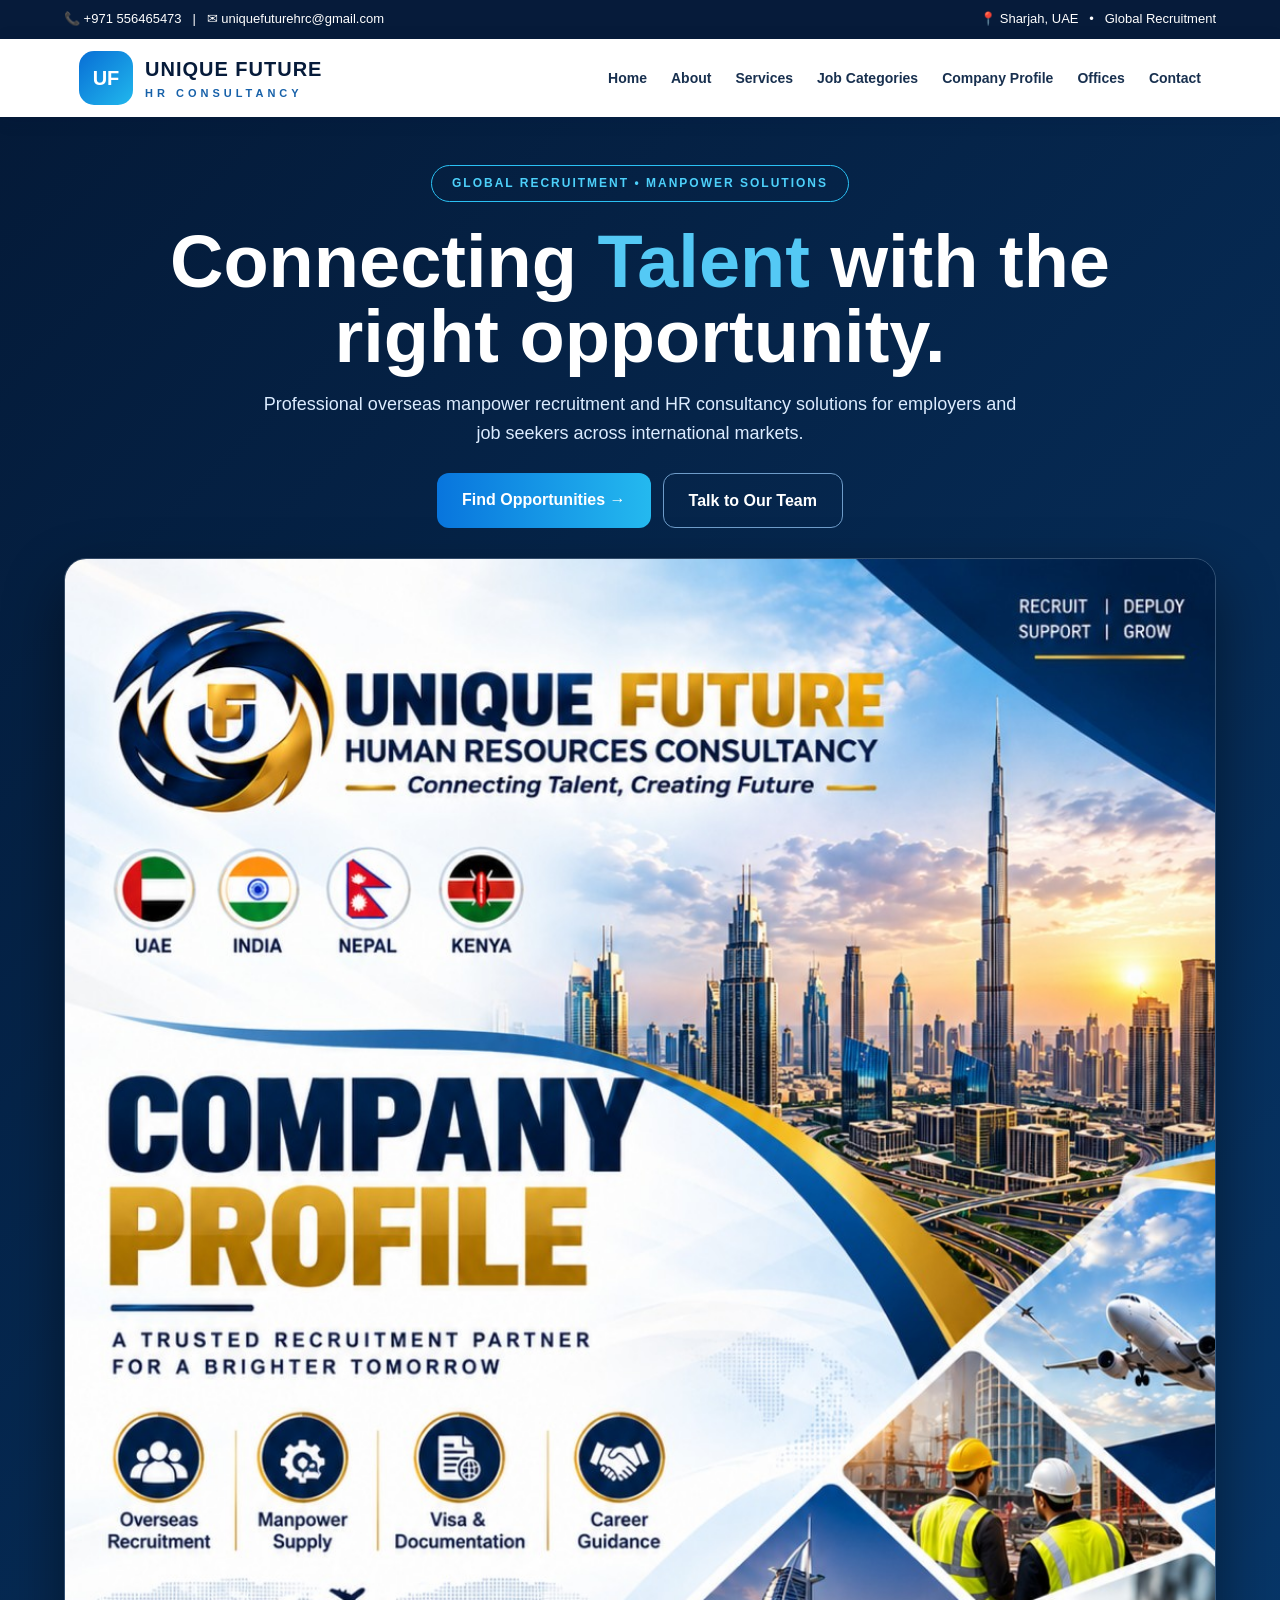
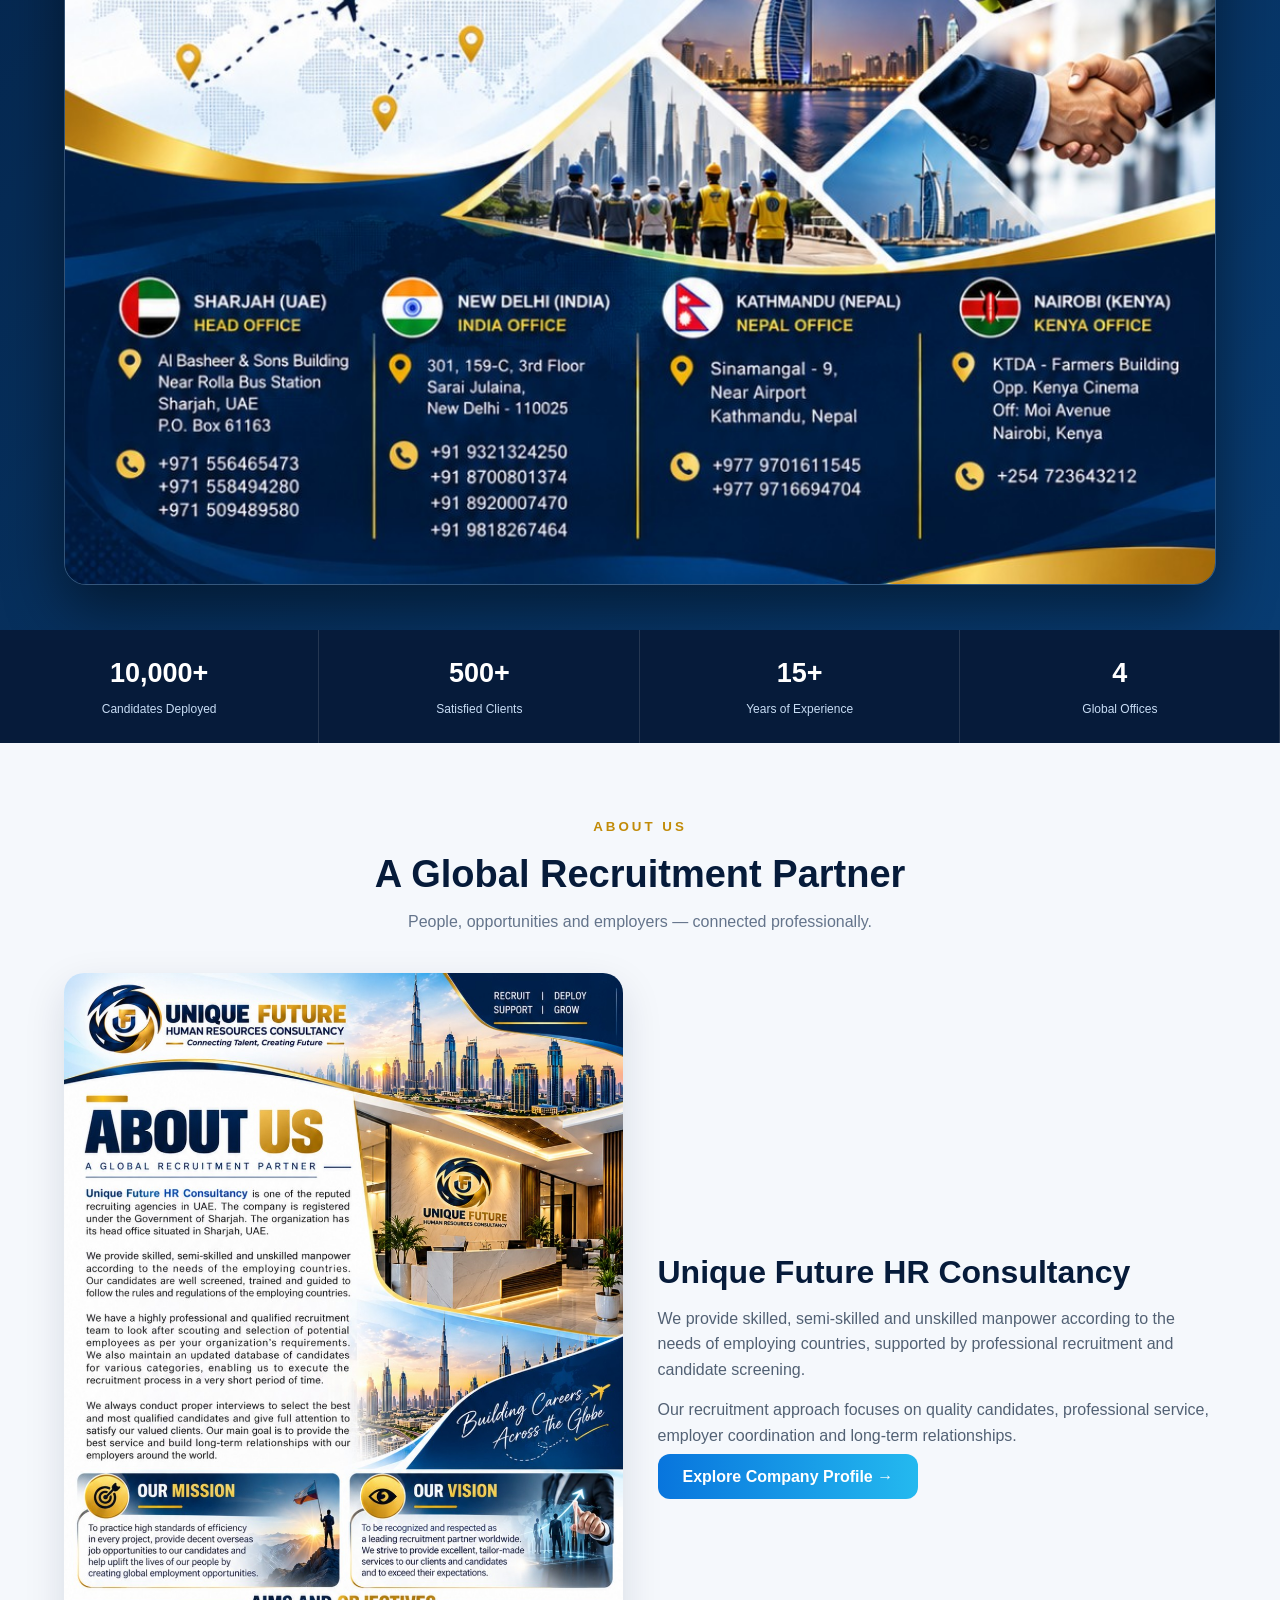
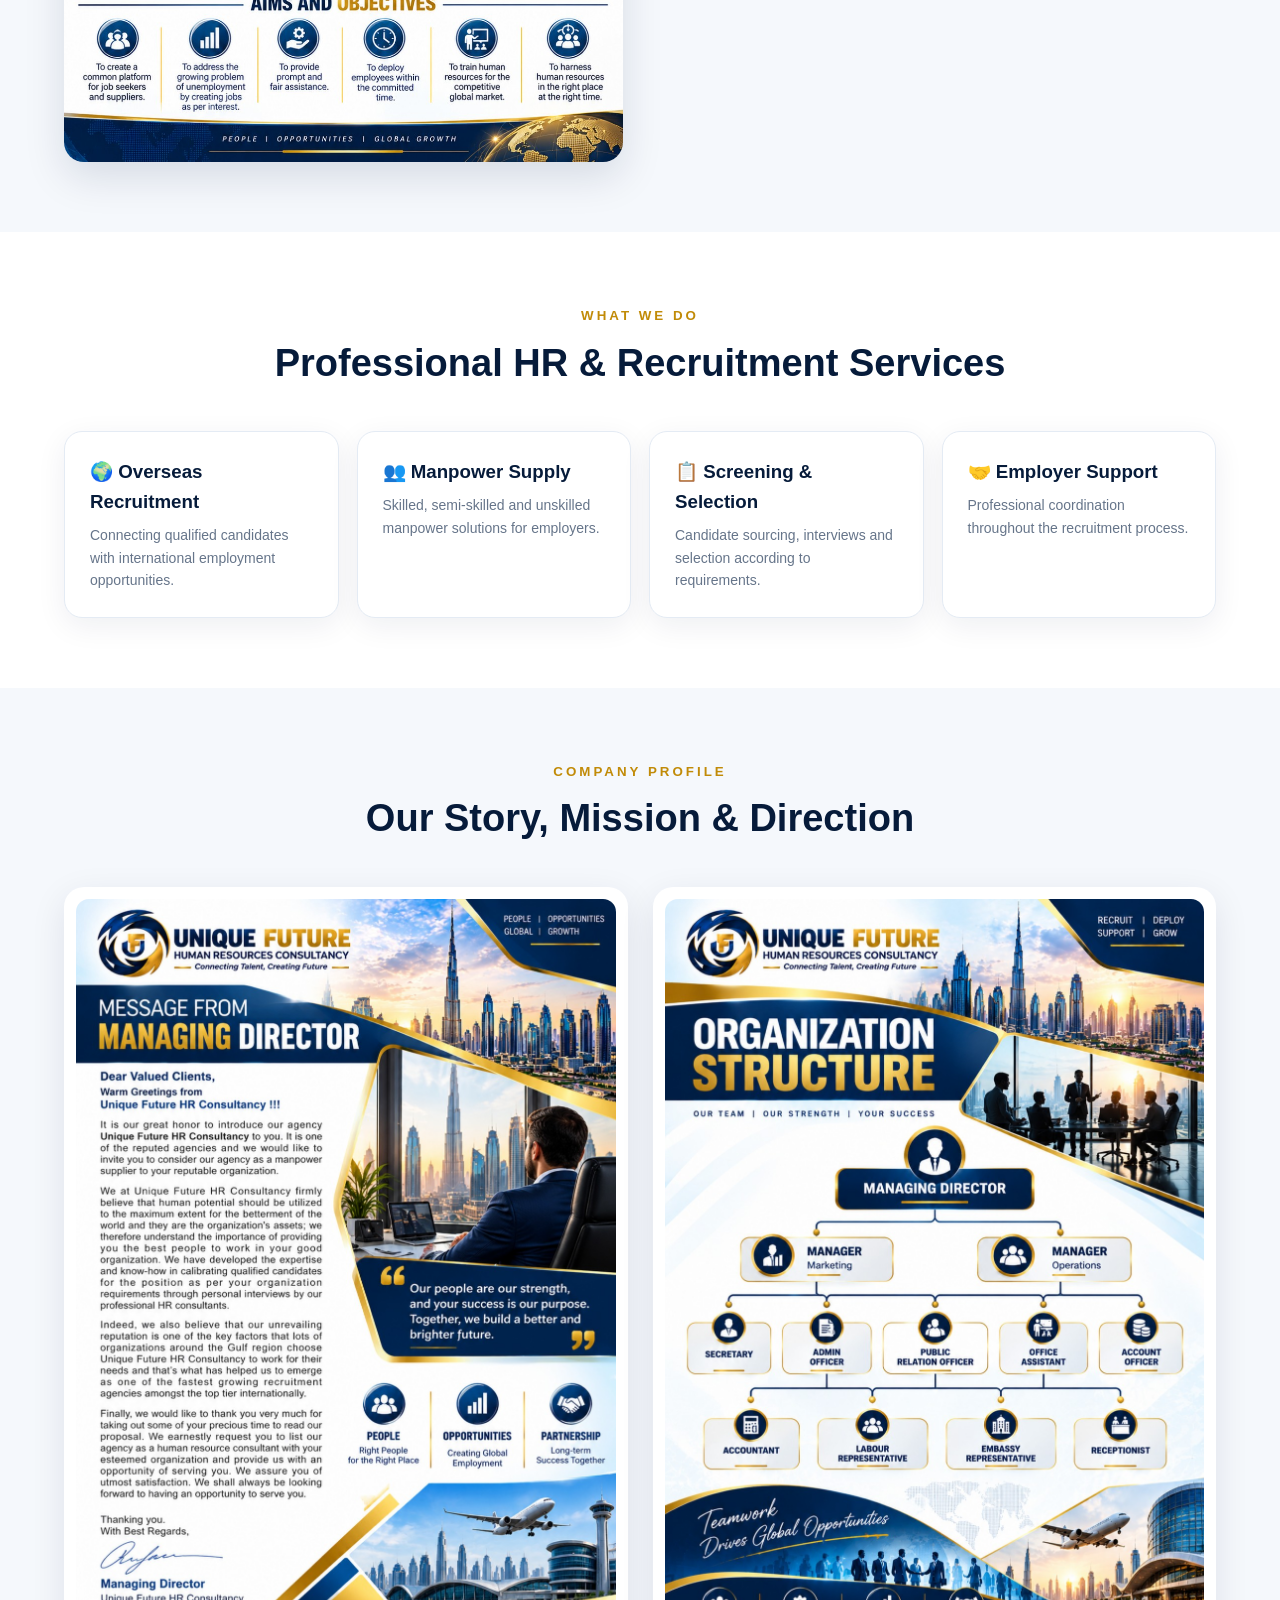
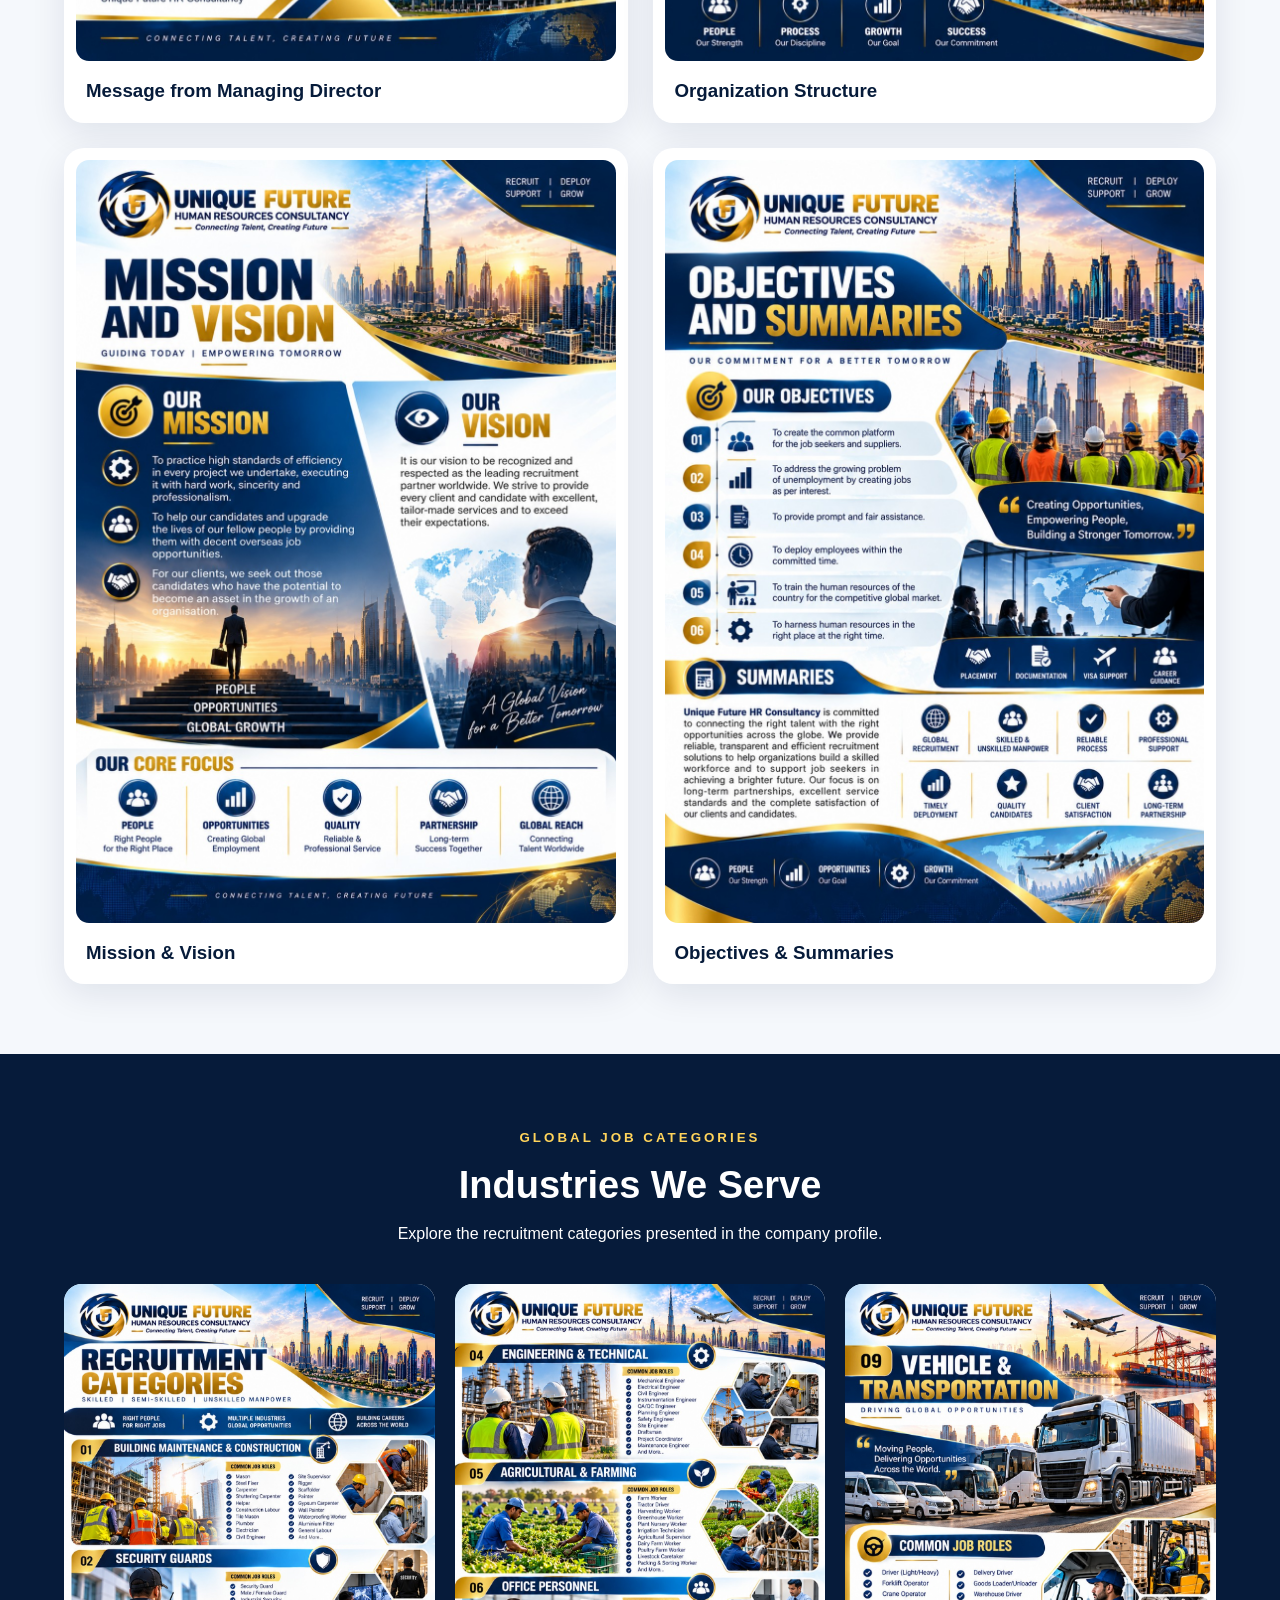
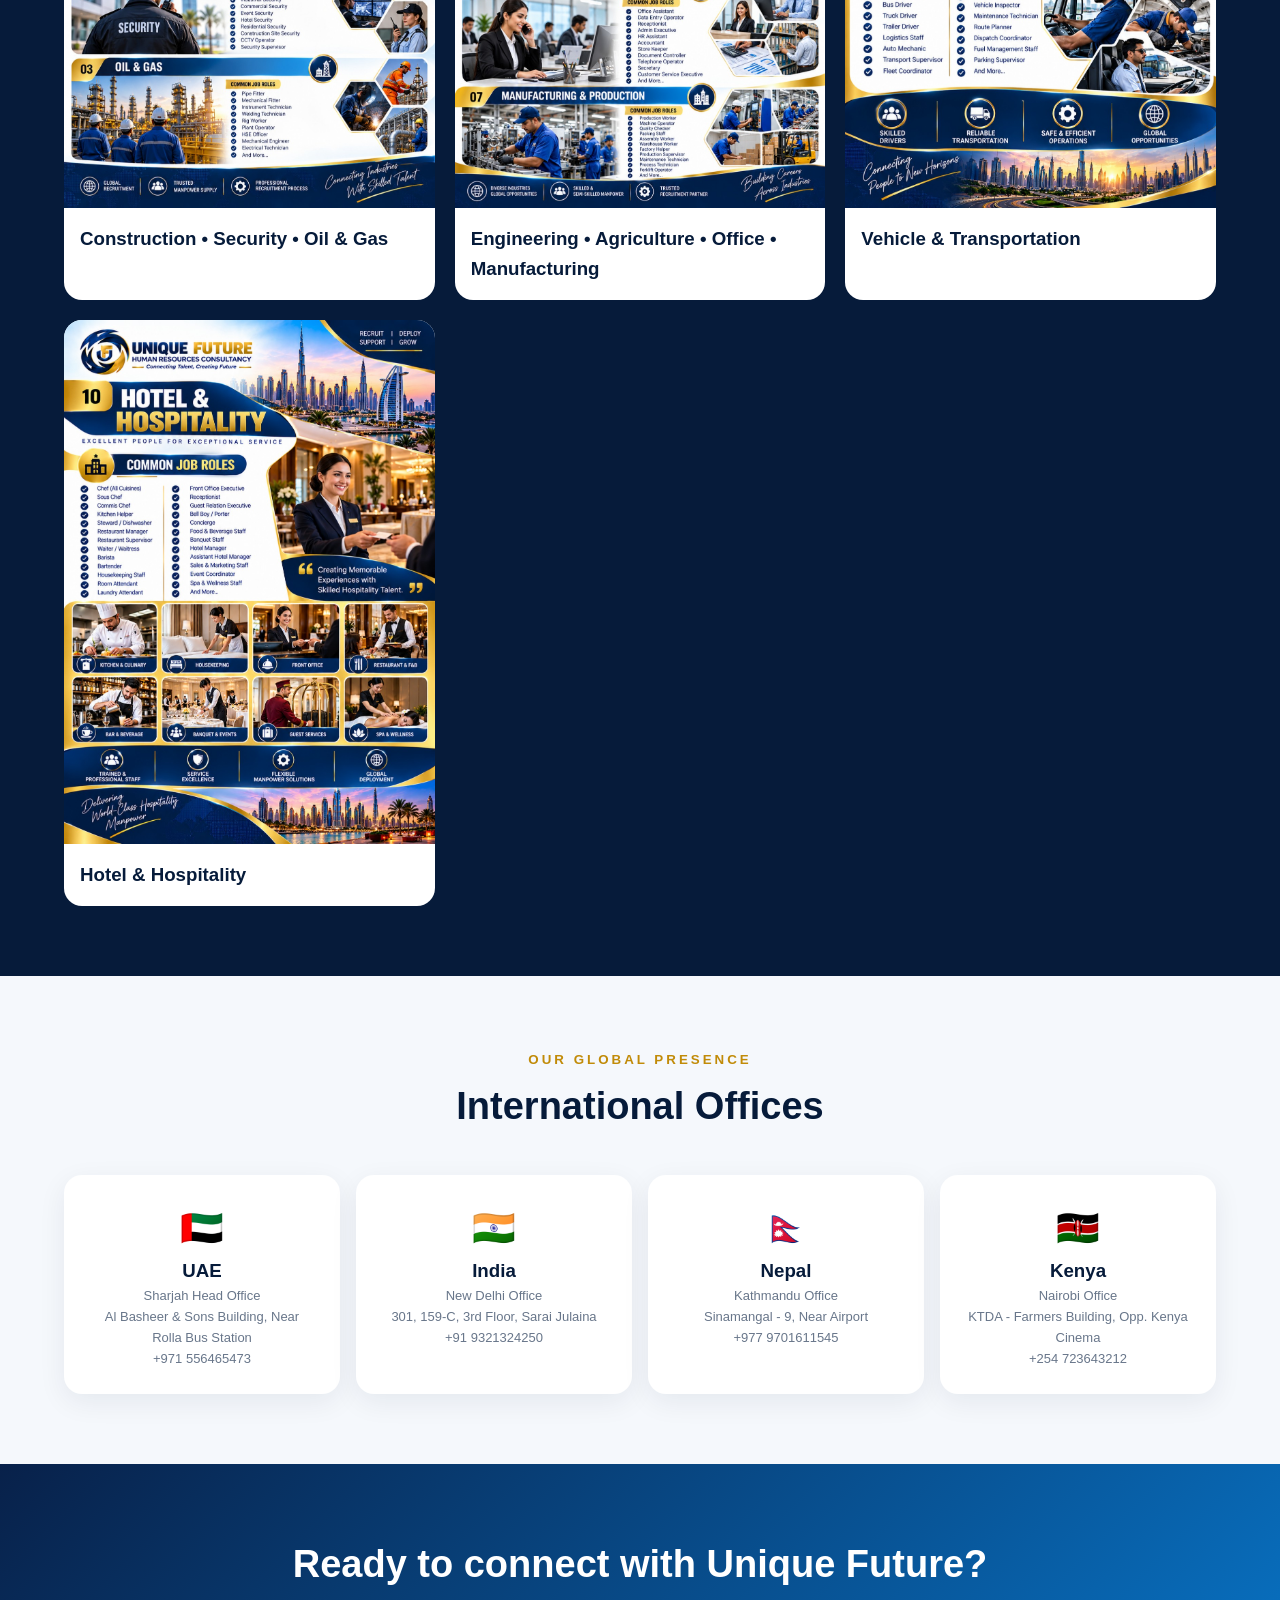
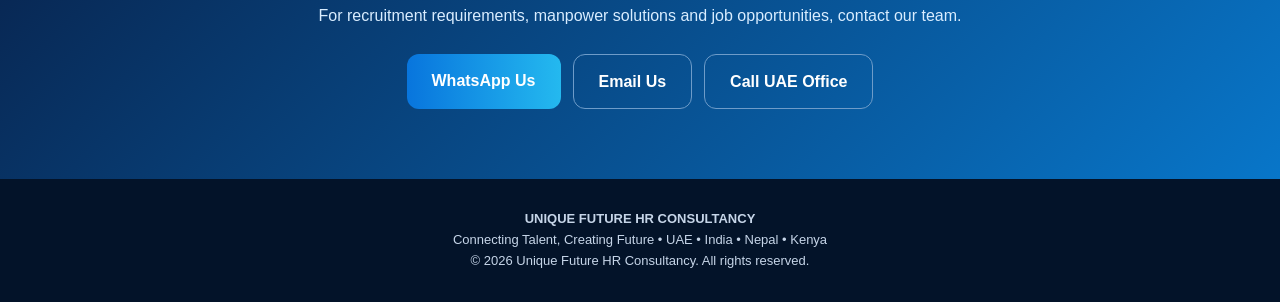
==== commit 2a308b5d: "Update index.html" ====
--- a/index.html
+++ b/index.html
@@ -1,1006 +1,180 @@
 <!DOCTYPE html>
 <html lang="en">
 <head>
-  <meta charset="UTF-8">
-  <meta name="viewport" content="width=device-width, initial-scale=1.0">
-
-  <title>Unique Future HR Consultancy | Global Recruitment & Manpower Solutions</title>
-
-  <meta name="description" content="Unique Future HR Consultancy provides professional overseas recruitment, manpower supply and HR consultancy solutions across international markets.">
-
-  <link rel="preconnect" href="https://fonts.googleapis.com">
-  <link rel="preconnect" href="https://fonts.gstatic.com" crossorigin>
-
-  <link href="https://fonts.googleapis.com/css2?family=DM+Sans:wght@400;500;600;700;800&family=Playfair+Display:wght@600;700&display=swap" rel="stylesheet">
-
-  <link rel="stylesheet" href="style.css">
+<meta charset="UTF-8">
+<meta name="viewport" content="width=device-width, initial-scale=1.0">
+<title>Unique Future HR Consultancy | Global Recruitment & Manpower</title>
+<meta name="description" content="Unique Future HR Consultancy - Global recruitment, manpower supply and HR consultancy solutions.">
+<style>
+:root{--navy:#061b3a;--blue:#0d5fc7;--cyan:#24b8ee;--gold:#e9ad18;--white:#fff;--light:#f5f8fc;--text:#15233b}
+*{box-sizing:border-box;margin:0;padding:0}
+html{scroll-behavior:smooth}
+body{font-family:Arial,Helvetica,sans-serif;background:var(--light);color:var(--text);line-height:1.6}
+a{text-decoration:none;color:inherit}
+.top{background:var(--navy);color:#fff;padding:9px 5%;font-size:13px;display:flex;justify-content:space-between;gap:10px;flex-wrap:wrap}
+header{position:sticky;top:0;z-index:50;background:#fff;box-shadow:0 3px 18px #001a3d18}
+.nav{max-width:1250px;margin:auto;min-height:78px;padding:10px 5%;display:flex;align-items:center;justify-content:space-between}
+.brand{display:flex;align-items:center;gap:12px}
+.brand-mark{width:54px;height:54px;border-radius:15px;background:linear-gradient(135deg,#086ed5,#21b8ed);color:#fff;display:grid;place-items:center;font-weight:900;font-size:20px}
+.brand b{font-size:20px;letter-spacing:1px;color:var(--navy)}
+.brand span{display:block;color:#1761a9;font-size:11px;letter-spacing:4px;font-weight:700}
+nav{display:flex;gap:24px;font-size:14px;font-weight:700;color:#18304f}
+nav a:hover{color:var(--blue)}
+.menu{display:none;background:none;border:0;font-size:30px;color:var(--navy)}
+.hero{background:linear-gradient(135deg,#041a38,#083c72);padding:28px 5% 45px}
+.hero-inner{max-width:1250px;margin:auto}
+.hero-copy{text-align:center;color:#fff;padding:20px 0 30px}
+.kicker{display:inline-block;border:1px solid #2bc1f4;border-radius:30px;padding:8px 20px;color:#4dd0fa;font-weight:800;letter-spacing:2px;font-size:12px}
+.hero h1{font-size:clamp(36px,7vw,74px);line-height:1.02;margin:22px auto 15px;max-width:950px}
+.hero h1 span{color:#54c9f5}
+.hero p{max-width:780px;margin:auto;color:#dcecff;font-size:18px}
+.btns{display:flex;justify-content:center;gap:12px;margin-top:25px;flex-wrap:wrap}
+.btn{padding:14px 25px;border-radius:12px;font-weight:800;background:linear-gradient(90deg,#0875dd,#24b9ef);color:#fff}
+.btn.alt{background:transparent;border:1px solid #6e9cc9}
+.hero-image{width:100%;display:block;border-radius:22px;box-shadow:0 25px 60px #0007;border:1px solid #ffffff30}
+.stats{background:var(--navy);color:#fff;display:grid;grid-template-columns:repeat(4,1fr);gap:1px}
+.stat{text-align:center;padding:22px 10px;border-right:1px solid #ffffff20}
+.stat strong{font-size:27px;color:#fff;display:block}.stat span{font-size:12px;color:#c8ddf5}
+section{padding:70px 5%}
+.wrap{max-width:1250px;margin:auto}
+.title{text-align:center;margin-bottom:38px}.title small{color:#c18b08;font-weight:900;letter-spacing:3px}.title h2{font-size:38px;color:var(--navy);margin:5px 0}.title p{max-width:700px;margin:auto;color:#64748b}
+.about{display:grid;grid-template-columns:1fr 1fr;gap:35px;align-items:center}
+.about img{width:100%;border-radius:20px;box-shadow:0 15px 40px #001a3d20}
+.about h3{font-size:32px;color:var(--navy);line-height:1.15;margin:8px 0 15px}.about p{color:#526174;margin-bottom:15px}
+.cards{display:grid;grid-template-columns:repeat(4,1fr);gap:18px}
+.card{background:#fff;border-radius:18px;padding:25px;box-shadow:0 8px 30px #08234d12;border:1px solid #e4ebf4}.card h3{color:var(--navy);margin-bottom:7px}.card p{font-size:14px;color:#66758a}
+.doc-grid{display:grid;grid-template-columns:repeat(2,1fr);gap:25px}
+.doc{background:#fff;padding:12px;border-radius:20px;box-shadow:0 10px 35px #001a3d18}.doc img{width:100%;display:block;border-radius:13px}.doc h3{padding:15px 10px 5px;color:var(--navy)}
+.jobs{background:#061b3a}.jobs .title h2,.jobs .title p{color:#fff}.jobs .title small{color:#ffd45b}
+.job-grid{display:grid;grid-template-columns:repeat(3,1fr);gap:20px}.job{background:#fff;border-radius:18px;overflow:hidden}.job img{width:100%;display:block}.job div{padding:16px}.job h3{color:var(--navy)}
+.offices{display:grid;grid-template-columns:repeat(4,1fr);gap:16px}.office{background:#fff;border-radius:18px;padding:25px;text-align:center;box-shadow:0 8px 28px #001a3d12}.flag{font-size:35px}.office h3{color:var(--navy)}.office p{font-size:13px;color:#68768a}
+.cta{background:linear-gradient(135deg,#08214a,#0876c9);color:#fff;text-align:center}.cta h2{font-size:38px}.cta p{margin:8px auto 20px;color:#d9edff}
+footer{background:#031329;color:#c6d5e8;padding:30px 5%;text-align:center;font-size:13px}
+@media(max-width:850px){
+ .top{display:none}.nav{min-height:68px}.menu{display:block}nav{display:none;position:absolute;top:68px;left:0;right:0;background:#fff;flex-direction:column;padding:18px 6%;gap:0;box-shadow:0 12px 25px #0002}nav.open{display:flex}nav a{padding:12px 0;border-bottom:1px solid #edf1f5}.brand-mark{width:46px;height:46px}.brand b{font-size:17px}
+ .hero{padding:20px 4% 30px}.hero p{font-size:16px}.stats{grid-template-columns:repeat(2,1fr)}.stat{border-bottom:1px solid #ffffff20}
+ section{padding:48px 4%}.about,.doc-grid{grid-template-columns:1fr}.cards{grid-template-columns:repeat(2,1fr)}.job-grid{grid-template-columns:1fr}.offices{grid-template-columns:repeat(2,1fr)}
+ .title h2,.cta h2{font-size:30px}
+}
+@media(max-width:480px){.cards{grid-template-columns:1fr}.offices{grid-template-columns:1fr}.hero h1{font-size:42px}.hero-image{border-radius:14px}}
+</style>
 </head>
-
 <body>
 
-<!-- ================= HEADER ================= -->
+<div class="top">
+  <span>📞 +971 556465473 &nbsp; | &nbsp; ✉ uniquefuturehrc@gmail.com</span>
+  <span>📍 Sharjah, UAE &nbsp; • &nbsp; Global Recruitment</span>
+</div>
 
-<header class="site-header">
-
-  <div class="container nav-container">
-
-    <a href="#home" class="logo">
-
-      <div class="logo-mark">UF</div>
-
-      <div class="logo-text">
-        <strong>UNIQUE FUTURE</strong>
-        <small>HR CONSULTANCY</small>
-      </div>
-
-    </a>
-
-    <button class="menu-toggle" id="menuToggle" aria-label="Open menu">
-      ☰
-    </button>
-
-    <nav class="main-nav" id="mainNav">
-
-      <a href="#home">Home</a>
-      <a href="#about">About Us</a>
-      <a href="#services">Services</a>
-      <a href="#sectors">Job Categories</a>
-      <a href="#company">Company Profile</a>
-      <a href="#offices">Our Offices</a>
-      <a href="#contact">Contact</a>
-
-    </nav>
-
-  </div>
-
+<header>
+<div class="nav">
+  <a class="brand" href="#home">
+    <div class="brand-mark">UF</div>
+    <div><b>UNIQUE FUTURE</b><span>HR CONSULTANCY</span></div>
+  </a>
+  <button class="menu" onclick="document.querySelector('nav').classList.toggle('open')">☰</button>
+  <nav>
+    <a href="#home">Home</a><a href="#about">About</a><a href="#services">Services</a>
+    <a href="#categories">Job Categories</a><a href="#company">Company Profile</a><a href="#offices">Offices</a><a href="#contact">Contact</a>
+  </nav>
+</div>
 </header>
 
-
-<!-- ================= HERO ================= -->
-
-<section class="hero" id="home">
-
-  <div class="hero-overlay"></div>
-
-  <div class="container hero-content">
-
-    <span class="hero-badge">
-      GLOBAL RECRUITMENT • MANPOWER SOLUTIONS
-    </span>
-
-    <h1>
-      Connecting <span>Talent</span> with the right opportunity.
-    </h1>
-
-    <p>
-      Unique Future HR Consultancy connects skilled, semi-skilled and
-      unskilled manpower with employers across international markets.
-      We focus on professional recruitment, reliable manpower supply
-      and long-term partnerships.
-    </p>
-
-    <div class="hero-buttons">
-
-      <a href="#sectors" class="btn btn-primary">
-        Find Opportunities →
-      </a>
-
-      <a href="#contact" class="btn btn-outline">
-        Talk to Our Team
-      </a>
-
-    </div>
-
-    <div class="hero-trust">
-
-      <div>
-        <strong>Global</strong>
-        <span>Recruitment</span>
-      </div>
-
-      <div>
-        <strong>Skilled</strong>
-        <span>Manpower</span>
-      </div>
-
-      <div>
-        <strong>Trusted</strong>
-        <span>Partnerships</span>
-      </div>
-
-      <div>
-        <strong>4</strong>
-        <span>Global Offices</span>
-      </div>
-
-    </div>
-
+<main id="home">
+<section class="hero">
+<div class="hero-inner">
+  <div class="hero-copy">
+    <div class="kicker">GLOBAL RECRUITMENT • MANPOWER SOLUTIONS</div>
+    <h1>Connecting <span>Talent</span> with the right opportunity.</h1>
+    <p>Professional overseas manpower recruitment and HR consultancy solutions for employers and job seekers across international markets.</p>
+    <div class="btns"><a class="btn" href="#categories">Find Opportunities →</a><a class="btn alt" href="#contact">Talk to Our Team</a></div>
   </div>
-
+  <img class="hero-image" src="page-01-company-profile.png" alt="Unique Future HR Consultancy Company Profile">
+</div>
 </section>
 
+<div class="stats">
+ <div class="stat"><strong>10,000+</strong><span>Candidates Deployed</span></div>
+ <div class="stat"><strong>500+</strong><span>Satisfied Clients</span></div>
+ <div class="stat"><strong>15+</strong><span>Years of Experience</span></div>
+ <div class="stat"><strong>4</strong><span>Global Offices</span></div>
+</div>
 
-<!-- ================= REACH ================= -->
-
-<section class="reach-strip">
-
-  <div class="container reach-inner">
-
-    <div>
-      <small>HEAD OFFICE</small>
-      <strong>Sharjah, UAE</strong>
-    </div>
-
-    <div>
-      <small>GLOBAL PRESENCE</small>
-      <strong>UAE · India · Nepal · Kenya</strong>
-    </div>
-
-    <div>
-      <small>FOCUS</small>
-      <strong>People • Opportunities • Global Growth</strong>
-    </div>
-
-  </div>
-
+<section id="about">
+<div class="wrap">
+ <div class="title"><small>ABOUT US</small><h2>A Global Recruitment Partner</h2><p>People, opportunities and employers — connected professionally.</p></div>
+ <div class="about">
+   <img src="page-02-about-us.png" alt="About Unique Future HR Consultancy">
+   <div><h3>Unique Future HR Consultancy</h3><p>We provide skilled, semi-skilled and unskilled manpower according to the needs of employing countries, supported by professional recruitment and candidate screening.</p><p>Our recruitment approach focuses on quality candidates, professional service, employer coordination and long-term relationships.</p><a class="btn" href="#company">Explore Company Profile →</a></div>
+ </div>
+</div>
 </section>
 
-
-<!-- ================= COMPANY PROFILE ================= -->
-
-<section class="section" id="company">
-
-  <div class="container">
-
-    <div class="section-heading">
-
-      <span class="eyebrow">COMPANY PROFILE</span>
-
-      <h2>
-        A trusted recruitment partner for a
-        <span>brighter tomorrow.</span>
-      </h2>
-
-      <p>
-        Explore our company profile, international presence,
-        recruitment capabilities and commitment to global manpower solutions.
-      </p>
-
-    </div>
-
-    <div style="
-      background:#fff;
-      border-radius:22px;
-      padding:12px;
-      box-shadow:0 20px 55px rgba(7,26,53,.12);
-      border:1px solid #dce6f0;
-    ">
-
-      <img
-        src="page-01-company-profile.png"
-        alt="Unique Future HR Consultancy Company Profile"
-        style="width:100%;height:auto;border-radius:15px;"
-      >
-
-    </div>
-
-  </div>
-
+<section id="services" style="background:#fff">
+<div class="wrap">
+ <div class="title"><small>WHAT WE DO</small><h2>Professional HR & Recruitment Services</h2></div>
+ <div class="cards">
+  <div class="card"><h3>🌍 Overseas Recruitment</h3><p>Connecting qualified candidates with international employment opportunities.</p></div>
+  <div class="card"><h3>👥 Manpower Supply</h3><p>Skilled, semi-skilled and unskilled manpower solutions for employers.</p></div>
+  <div class="card"><h3>📋 Screening & Selection</h3><p>Candidate sourcing, interviews and selection according to requirements.</p></div>
+  <div class="card"><h3>🤝 Employer Support</h3><p>Professional coordination throughout the recruitment process.</p></div>
+ </div>
+</div>
 </section>
 
-
-<!-- ================= ABOUT ================= -->
-
-<section class="section about-section" id="about">
-
-  <div class="container">
-
-    <div class="section-heading">
-
-      <span class="eyebrow">ABOUT US</span>
-
-      <h2>
-        People, opportunities and employers —
-        <span>connected professionally.</span>
-      </h2>
-
-    </div>
-
-    <div class="about-grid">
-
-      <div class="about-text">
-
-        <p class="lead">
-          Unique Future HR Consultancy is an international
-          recruitment and manpower solutions company focused
-          on connecting the right people with the right opportunities.
-        </p>
-
-        <p>
-          We provide skilled, semi-skilled and unskilled manpower
-          according to the requirements of employing countries and
-          organizations.
-        </p>
-
-        <p>
-          Our professional recruitment team supports candidate
-          screening, selection, documentation, deployment and
-          career guidance.
-        </p>
-
-        <p>
-          We believe in professionalism, reliability, transparent
-          communication and long-term relationships with our
-          clients and candidates.
-        </p>
-
-        <a href="#contact" class="text-link">
-          Talk to our recruitment team →
-        </a>
-
-      </div>
-
-
-      <div>
-
-        <div style="
-          background:#fff;
-          padding:10px;
-          border-radius:20px;
-          box-shadow:0 18px 45px rgba(7,26,53,.12);
-          border:1px solid #dce6f0;
-        ">
-
-          <img
-            src="page-02-about-us.png"
-            alt="About Unique Future HR Consultancy"
-            style="width:100%;border-radius:14px;"
-          >
-
-        </div>
-
-      </div>
-
-    </div>
-
-  </div>
-
+<section id="company">
+<div class="wrap">
+ <div class="title"><small>COMPANY PROFILE</small><h2>Our Story, Mission & Direction</h2></div>
+ <div class="doc-grid">
+  <article class="doc"><img src="page-03-managing-director.png" alt="Message from Managing Director"><h3>Message from Managing Director</h3></article>
+  <article class="doc"><img src="page-04-organization-structure.png" alt="Organization Structure"><h3>Organization Structure</h3></article>
+  <article class="doc"><img src="page-05-mission-vision.png" alt="Mission and Vision"><h3>Mission & Vision</h3></article>
+  <article class="doc"><img src="page-06-objectives.png" alt="Objectives and Summaries"><h3>Objectives & Summaries</h3></article>
+ </div>
+</div>
 </section>
 
-
-<!-- ================= SERVICES ================= -->
-
-<section class="section services-section" id="services">
-
-  <div class="container">
-
-    <div class="section-heading centered">
-
-      <span class="eyebrow">OUR SERVICES</span>
-
-      <h2>
-        Professional manpower
-        <span>solutions.</span>
-      </h2>
-
-      <p>
-        Recruitment and HR support designed around employer
-        requirements and candidate opportunities.
-      </p>
-
-    </div>
-
-
-    <div class="service-grid">
-
-      <article class="service-card">
-
-        <span class="service-number">01</span>
-
-        <div class="service-icon">01</div>
-
-        <h3>Overseas Manpower Recruitment</h3>
-
-        <p>
-          Recruitment of suitable candidates for international
-          employment requirements.
-        </p>
-
-      </article>
-
-
-      <article class="service-card">
-
-        <span class="service-number">02</span>
-
-        <div class="service-icon">02</div>
-
-        <h3>Skilled & Semi-Skilled Hiring</h3>
-
-        <p>
-          Skilled, semi-skilled and general manpower sourcing
-          across multiple sectors.
-        </p>
-
-      </article>
-
-
-      <article class="service-card">
-
-        <span class="service-number">03</span>
-
-        <div class="service-icon">03</div>
-
-        <h3>Screening & Selection</h3>
-
-        <p>
-          Candidate screening and selection based on employer
-          requirements and job profiles.
-        </p>
-
-      </article>
-
-
-      <article class="service-card">
-
-        <span class="service-number">04</span>
-
-        <div class="service-icon">04</div>
-
-        <h3>Employer Coordination</h3>
-
-        <p>
-          Professional coordination between employers,
-          recruitment teams and candidates.
-        </p>
-
-      </article>
-
-    </div>
-
-  </div>
-
+<section id="categories" class="jobs">
+<div class="wrap">
+ <div class="title"><small>GLOBAL JOB CATEGORIES</small><h2>Industries We Serve</h2><p>Explore the recruitment categories presented in the company profile.</p></div>
+ <div class="job-grid">
+  <article class="job"><img src="page-07-recruitment-categories-1.png" alt="Recruitment Categories Construction Security Oil and Gas"><div><h3>Construction • Security • Oil & Gas</h3></div></article>
+  <article class="job"><img src="page-08-recruitment-categories-2.png" alt="Recruitment Categories Engineering Agriculture Office Manufacturing"><div><h3>Engineering • Agriculture • Office • Manufacturing</h3></div></article>
+  <article class="job"><img src="page-09-vehicle-transportation.png" alt="Vehicle and Transportation Recruitment"><div><h3>Vehicle & Transportation</h3></div></article>
+  <article class="job"><img src="page-10-hotel-hospitality.png" alt="Hotel and Hospitality Recruitment"><div><h3>Hotel & Hospitality</h3></div></article>
+ </div>
+</div>
 </section>
 
-
-<!-- ================= DIRECTOR ================= -->
-
-<section class="section">
-
-  <div class="container">
-
-    <div class="section-heading">
-
-      <span class="eyebrow">MANAGEMENT</span>
-
-      <h2>
-        Message from the
-        <span>Managing Director.</span>
-      </h2>
-
-    </div>
-
-    <div style="
-      background:#fff;
-      padding:12px;
-      border-radius:22px;
-      box-shadow:0 20px 55px rgba(7,26,53,.12);
-      border:1px solid #dce6f0;
-    ">
-
-      <img
-        src="page-03-managing-director.png"
-        alt="Message from Managing Director"
-        style="width:100%;border-radius:15px;"
-      >
-
-    </div>
-
-  </div>
-
+<section id="offices">
+<div class="wrap">
+ <div class="title"><small>OUR GLOBAL PRESENCE</small><h2>International Offices</h2></div>
+ <div class="offices">
+  <div class="office"><div class="flag">🇦🇪</div><h3>UAE</h3><p>Sharjah Head Office<br>Al Basheer & Sons Building, Near Rolla Bus Station<br>+971 556465473</p></div>
+  <div class="office"><div class="flag">🇮🇳</div><h3>India</h3><p>New Delhi Office<br>301, 159-C, 3rd Floor, Sarai Julaina<br>+91 9321324250</p></div>
+  <div class="office"><div class="flag">🇳🇵</div><h3>Nepal</h3><p>Kathmandu Office<br>Sinamangal - 9, Near Airport<br>+977 9701611545</p></div>
+  <div class="office"><div class="flag">🇰🇪</div><h3>Kenya</h3><p>Nairobi Office<br>KTDA - Farmers Building, Opp. Kenya Cinema<br>+254 723643212</p></div>
+ </div>
+</div>
 </section>
 
+<section id="contact" class="cta">
+<div class="wrap">
+ <h2>Ready to connect with Unique Future?</h2>
+ <p>For recruitment requirements, manpower solutions and job opportunities, contact our team.</p>
+ <div class="btns">
+  <a class="btn" href="https://wa.me/971556465473">WhatsApp Us</a>
+  <a class="btn alt" href="mailto:uniquefuturehrc@gmail.com">Email Us</a>
+  <a class="btn alt" href="tel:+971556465473">Call UAE Office</a>
+ </div>
+</div>
+</section>
+</main>
 
-<!-- ================= ORGANIZATION ================= -->
-
-<section class="section services-section">
-
-  <div class="container">
-
-    <div class="section-heading centered">
-
-      <span class="eyebrow">OUR TEAM</span>
-
-      <h2>
-        Organization
-        <span>Structure.</span>
-      </h2>
-
-      <p>
-        Our team structure supports professional recruitment,
-        operations, administration and client coordination.
-      </p>
-
-    </div>
-
-    <div style="
-      background:#fff;
-      padding:12px;
-      border-radius:22px;
-      box-shadow:0 20px 55px rgba(7,26,53,.12);
-    ">
-
-      <img
-        src="page-04-organization-structure.png"
-        alt="Unique Future HR Consultancy Organization Structure"
-        style="width:100%;border-radius:15px;"
-      >
-
-    </div>
-
-  </div>
-
-</section>
-
-
-<!-- ================= MISSION ================= -->
-
-<section class="section">
-
-  <div class="container">
-
-    <div class="section-heading centered">
-
-      <span class="eyebrow">OUR DIRECTION</span>
-
-      <h2>
-        Mission &
-        <span>Vision.</span>
-      </h2>
-
-    </div>
-
-    <div style="
-      background:#fff;
-      padding:12px;
-      border-radius:22px;
-      box-shadow:0 20px 55px rgba(7,26,53,.12);
-    ">
-
-      <img
-        src="page-05-mission-vision.png"
-        alt="Mission and Vision"
-        style="width:100%;border-radius:15px;"
-      >
-
-    </div>
-
-  </div>
-
-</section>
-
-
-<!-- ================= OBJECTIVES ================= -->
-
-<section class="section services-section">
-
-  <div class="container">
-
-    <div class="section-heading centered">
-
-      <span class="eyebrow">OUR OBJECTIVES</span>
-
-      <h2>
-        Creating opportunities,
-        <span>building futures.</span>
-      </h2>
-
-    </div>
-
-    <div style="
-      background:#fff;
-      padding:12px;
-      border-radius:22px;
-      box-shadow:0 20px 55px rgba(7,26,53,.12);
-    ">
-
-      <img
-        src="page-06-objectives.png"
-        alt="Unique Future HR Consultancy Objectives"
-        style="width:100%;border-radius:15px;"
-      >
-
-    </div>
-
-  </div>
-
-</section>
-
-
-<!-- ================= RECRUITMENT ================= -->
-
-<section class="section" id="sectors">
-
-  <div class="container">
-
-    <div class="section-heading centered">
-
-      <span class="eyebrow">RECRUITMENT CATEGORIES</span>
-
-      <h2>
-        Skilled talent across
-        <span>multiple industries.</span>
-      </h2>
-
-      <p>
-        We support manpower requirements across construction,
-        security, oil & gas, engineering, agriculture, office,
-        manufacturing and other sectors.
-      </p>
-
-    </div>
-
-
-    <div class="sector-grid">
-
-      <div class="sector-item">Construction & Maintenance</div>
-      <div class="sector-item">Security Services</div>
-      <div class="sector-item">Oil & Gas</div>
-      <div class="sector-item">Engineering & Technical</div>
-      <div class="sector-item">Agriculture & Farming</div>
-      <div class="sector-item">Office Personnel</div>
-      <div class="sector-item">Manufacturing & Production</div>
-      <div class="sector-item">Hotel & Hospitality</div>
-      <div class="sector-item">Vehicle & Transportation</div>
-      <div class="sector-item">Drivers & Heavy Equipment</div>
-      <div class="sector-item">Supermarket Manpower</div>
-      <div class="sector-item">General Manpower</div>
-
-    </div>
-
-  </div>
-
-</section>
-
-
-<!-- ================= RECRUITMENT IMAGE 1 ================= -->
-
-<section class="section services-section">
-
-  <div class="container">
-
-    <div class="section-heading">
-
-      <span class="eyebrow">INDUSTRIES</span>
-
-      <h2>
-        Recruitment
-        <span>Categories.</span>
-      </h2>
-
-    </div>
-
-    <div style="
-      background:#fff;
-      padding:12px;
-      border-radius:22px;
-      box-shadow:0 20px 55px rgba(7,26,53,.12);
-    ">
-
-      <img
-        src="page-07-recruitment-categories-1.png"
-        alt="Recruitment Categories - Construction Security Oil and Gas"
-        style="width:100%;border-radius:15px;"
-      >
-
-    </div>
-
-  </div>
-
-</section>
-
-
-<!-- ================= RECRUITMENT IMAGE 2 ================= -->
-
-<section class="section">
-
-  <div class="container">
-
-    <div style="
-      background:#fff;
-      padding:12px;
-      border-radius:22px;
-      box-shadow:0 20px 55px rgba(7,26,53,.12);
-    ">
-
-      <img
-        src="page-08-recruitment-categories-2.png"
-        alt="Recruitment Categories - Engineering Agriculture Office Manufacturing"
-        style="width:100%;border-radius:15px;"
-      >
-
-    </div>
-
-  </div>
-
-</section>
-
-
-<!-- ================= TRANSPORTATION ================= -->
-
-<section class="section services-section">
-
-  <div class="container">
-
-    <div class="section-heading centered">
-
-      <span class="eyebrow">TRANSPORTATION</span>
-
-      <h2>
-        Vehicle &
-        <span>Transportation.</span>
-      </h2>
-
-      <p>
-        Recruitment support for drivers, logistics,
-        transportation and related operational roles.
-      </p>
-
-    </div>
-
-    <div style="
-      background:#fff;
-      padding:12px;
-      border-radius:22px;
-      box-shadow:0 20px 55px rgba(7,26,53,.12);
-    ">
-
-      <img
-        src="page-09-vehicle-transportation.png"
-        alt="Vehicle and Transportation Recruitment"
-        style="width:100%;border-radius:15px;"
-      >
-
-    </div>
-
-  </div>
-
-</section>
-
-
-<!-- ================= HOSPITALITY ================= -->
-
-<section class="section">
-
-  <div class="container">
-
-    <div class="section-heading centered">
-
-      <span class="eyebrow">HOSPITALITY</span>
-
-      <h2>
-        Hotel &
-        <span>Hospitality.</span>
-      </h2>
-
-      <p>
-        Professional manpower solutions for hotels,
-        restaurants, hospitality and guest services.
-      </p>
-
-    </div>
-
-    <div style="
-      background:#fff;
-      padding:12px;
-      border-radius:22px;
-      box-shadow:0 20px 55px rgba(7,26,53,.12);
-    ">
-
-      <img
-        src="page-10-hotel-hospitality.png"
-        alt="Hotel and Hospitality Recruitment"
-        style="width:100%;border-radius:15px;"
-      >
-
-    </div>
-
-  </div>
-
-</section>
-
-
-<!-- ================= JOB OPPORTUNITIES ================= -->
-
-<section class="section jobs-section" id="jobs">
-
-  <div class="container">
-
-    <div class="section-heading centered">
-
-      <span class="eyebrow">JOB OPPORTUNITIES</span>
-
-      <h2>
-        Looking for an overseas
-        <span>opportunity?</span>
-      </h2>
-
-      <p>
-        Contact our recruitment team to know about current
-        vacancies and employer requirements.
-      </p>
-
-    </div>
-
-
-    <div class="jobs-grid">
-
-      <article class="job-card">
-
-        <div class="job-top">
-          <span class="job-tag">CONSTRUCTION</span>
-          <span class="job-status">OPPORTUNITIES</span>
-        </div>
-
-        <h3>Construction Manpower</h3>
-
-        <p class="job-location">
-          UAE & International Markets
-        </p>
-
-        <div class="job-details">
-          <span>Skilled</span>
-          <span>Semi-Skilled</span>
-          <span>General Labour</span>
-        </div>
-
-        <a href="#contact" class="btn btn-dark">
-          Enquire Now →
-        </a>
-
-      </article>
-
-
-      <article class="job-card">
-
-        <div class="job-top">
-          <span class="job-tag">SECURITY</span>
-          <span class="job-status">OPPORTUNITIES</span>
-        </div>
-
-        <h3>Security Personnel</h3>
-
-        <p class="job-location">
-          UAE & International Markets
-        </p>
-
-        <div class="job-details">
-          <span>Security Guard</span>
-          <span>Site Security</span>
-          <span>Supervisors</span>
-        </div>
-
-        <a href="#contact" class="btn btn-dark">
-          Enquire Now →
-        </a>
-
-      </article>
-
-
-      <article class="job-card">
-
-        <div class="job-top">
-          <span class="job-tag">OIL & GAS</span>
-          <span class="job-status">OPPORTUNITIES</span>
-        </div>
-
-        <h3>Oil & Gas Manpower</h3>
-
-        <p class="job-location">
-          International Markets
-        </p>
-
-        <div class="job-details">
-          <span>Technicians</span>
-          <span>Engineers</span>
-          <span>Workers</span>
-        </div>
-
-        <a href="#contact" class="btn btn-dark">
-          Enquire Now →
-        </a>
-
-      </article>
-
-
-      <article class="job-card">
-
-        <div class="job-top">
-          <span class="job-tag">HOSPITALITY</span>
-          <span class="job-status">OPPORTUNITIES</span>
-        </div>
-
-        <h3>Hotel & Catering</h3>
-
-        <p class="job-location">
-          UAE & International Markets
-        </p>
-
-        <div class="job-details">
-          <span>Chef</span>
-          <span>Waiter</span>
-          <span>Housekeeping</span>
-        </div>
-
-        <a href="#contact" class="btn btn-dark">
-          Enquire Now →
-        </a>
-
-      </article>
-
-    </div>
-
-
-    <div class="jobs-note">
-
-      <strong>
-        Current vacancies change regularly.
-      </strong>
-
-      <p>
-        Contact our team for the latest employer requirements,
-        vacancies and application information.
-      </p>
-
-    </div>
-
-  </div>
-
-</section>
-
-
-<!-- ================= CTA ================= -->
-
-<section class="cta-section">
-
-  <div class="container cta-inner">
-
-    <div>
-
-      <span class="eyebrow">
-        START YOUR JOURNEY
-      </span>
-
-      <h2>
-        Ready to connect with the right opportunity?
-      </h2>
-
-      <p>
-        Speak with the Unique Future HR Consultancy team
-        about recruitment, manpower requirements or overseas
-        employment opportunities.
-      </p>
-
-    </div>
-
-    <a
-      href="https://wa.me/971556465473"
-      class="btn btn-light"
-      target="_blank"
-    >
-      Chat on WhatsApp →
-    </a>
-
-  </div>
-
-</section>
-
-
-<!-- ================= OFFICES ================= -->
-
-<section class="section offices-section" id="offices">
-
-  <div class="container">
-
-    <div class="section-heading centered">
-
-      <span class="eyebrow">OUR GLOBAL OFFICES</span>
-
-      <h2>
-        Connecting people across
-        <span>markets.</span>
-      </h2>
-
-    </div>
-
-
-    <div class="office-grid">
-
-
-      <!-- UAE -->
-
-      <article class="office-card">
-
-        <span class="office-country">
-          UNITED ARAB EMIRATES
-        </span>
-
-        <h3>Sharjah Head Office</h3>
-
-        <p>
-          Al Basheer & Sons Building,<br>
-          Near Rolla Bus Station,<br>
-          Sharjah, UAE
-        </p>
-
-        <a href="tel:+971556465473">
-          +971 55 646 5473
-        </a>
-
-        <a href="tel:+971558494280">
-          +971 55 849 4280
-        </a>
-
-        <a href="tel:+971509489580">
-          +971 50 948 9580
-        </a>
-
-      </article>
-
-
-      <!-- INDIA -->
-
-      <article class="office-card">
-
-        <span class="office-country">
-          INDIA
-        </span>
-
-        <h3>New Delhi Office</h3>
-
-        <p>
-          301, 159-C, 3rd Floor,<br>
-          Sarai Julaina,<br>
-          New Delhi – 110025
-        </p>
-
-        <a href="tel:+919321324250">
-          +91 93213 24250
-        </a>
-
-        <a href="tel:+918700801374">
-          +91 87008 01374
-        </a>
-
-        <a href="tel:+918920007470">
-          +91 89200 07470
-        </a>
-
-      </article>
-
-
-      <!-- NEPAL -->
-
-      <article class="office-card">
-
-        <span class="office-country">
-          NEPAL
-        </span>
-
-        <h3>Kathmandu Office</h3>
-
-        <p>
-          Sinamangal - 9,<br>
-          Near Airport,<br>
-          Kathmandu, Nepal
-        </p>
-
-        <a href="tel:+9779701611545">
-          +977 97016 11545
-        </a>
-
-        <a href="tel:+9779716694704">
-          +977 97166 94704
-        </a>
-
-      </ar
+<footer>
+<p><strong>UNIQUE FUTURE HR CONSULTANCY</strong></p>
+<p>Connecting Talent, Creating Future • UAE • India • Nepal • Kenya</p>
+<p>© 2026 Unique Future HR Consultancy. All rights reserved.</p>
+</footer>
+</body>
+</html>
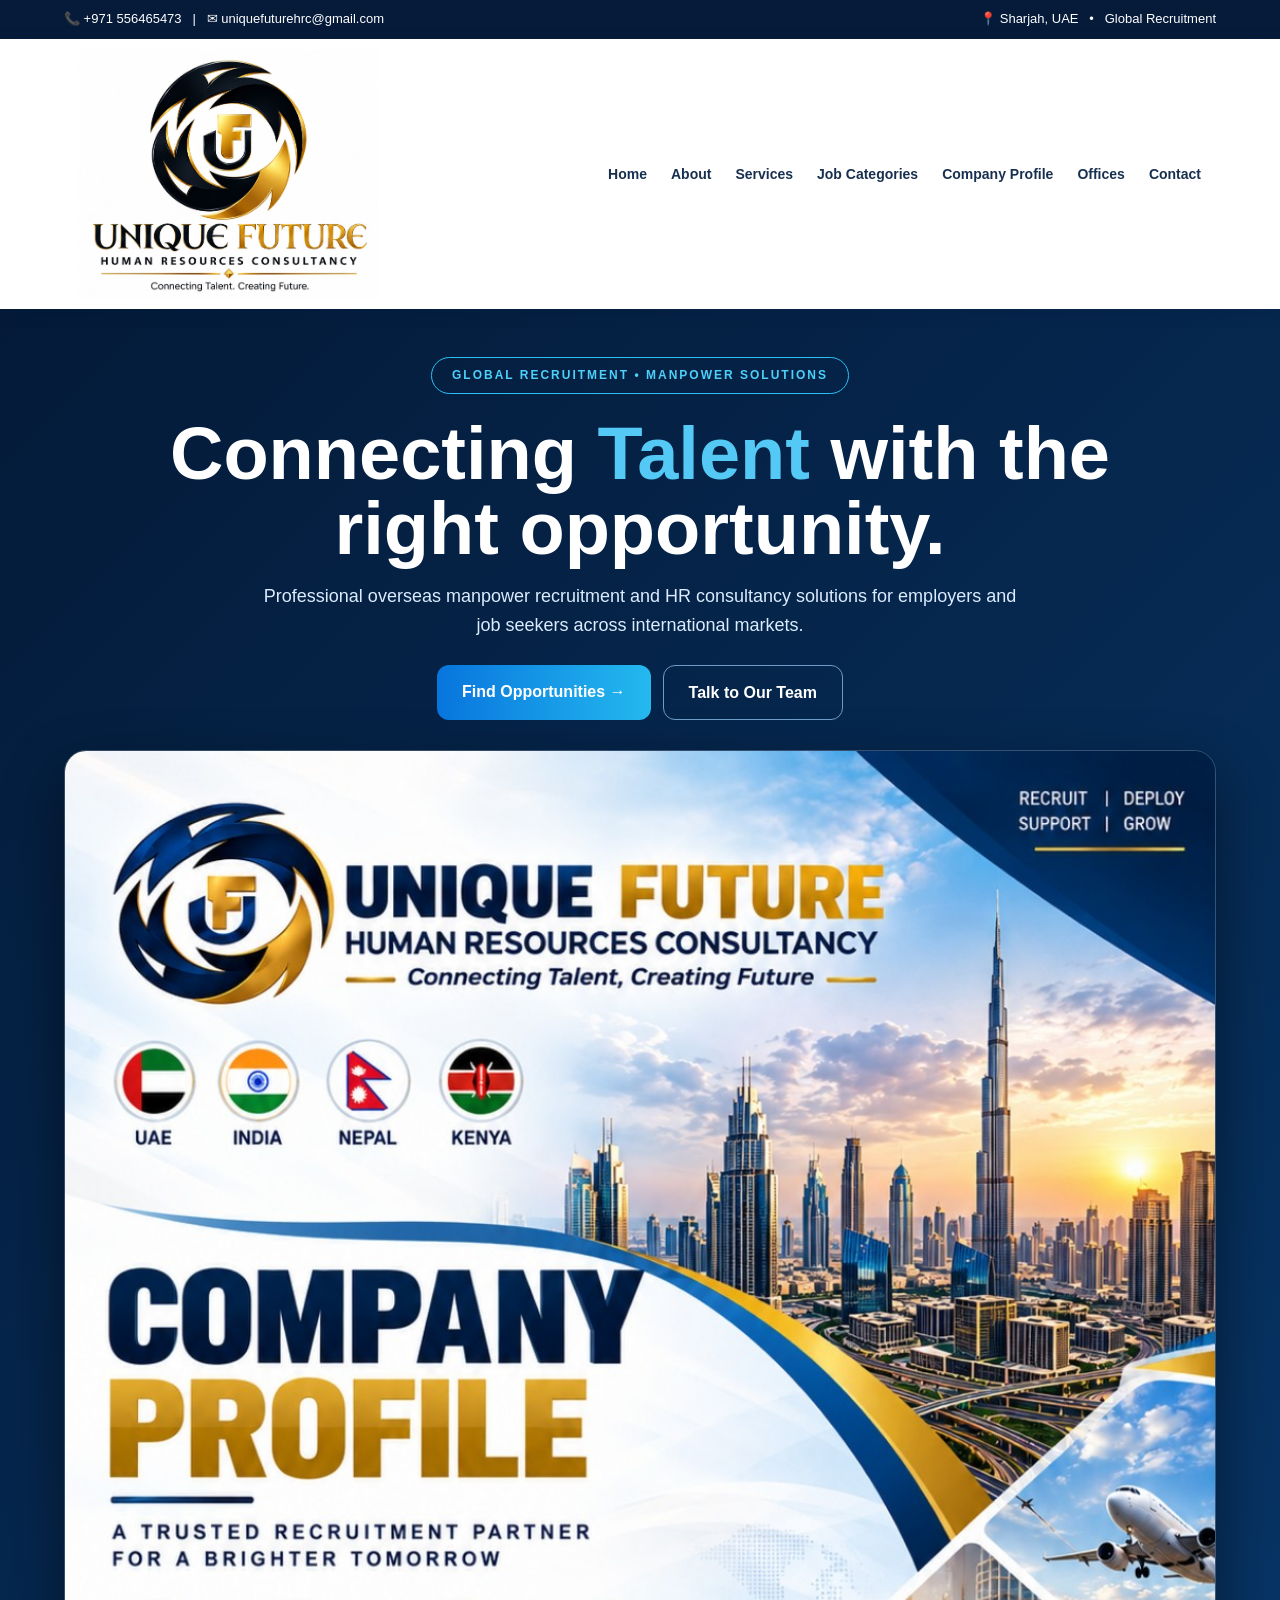
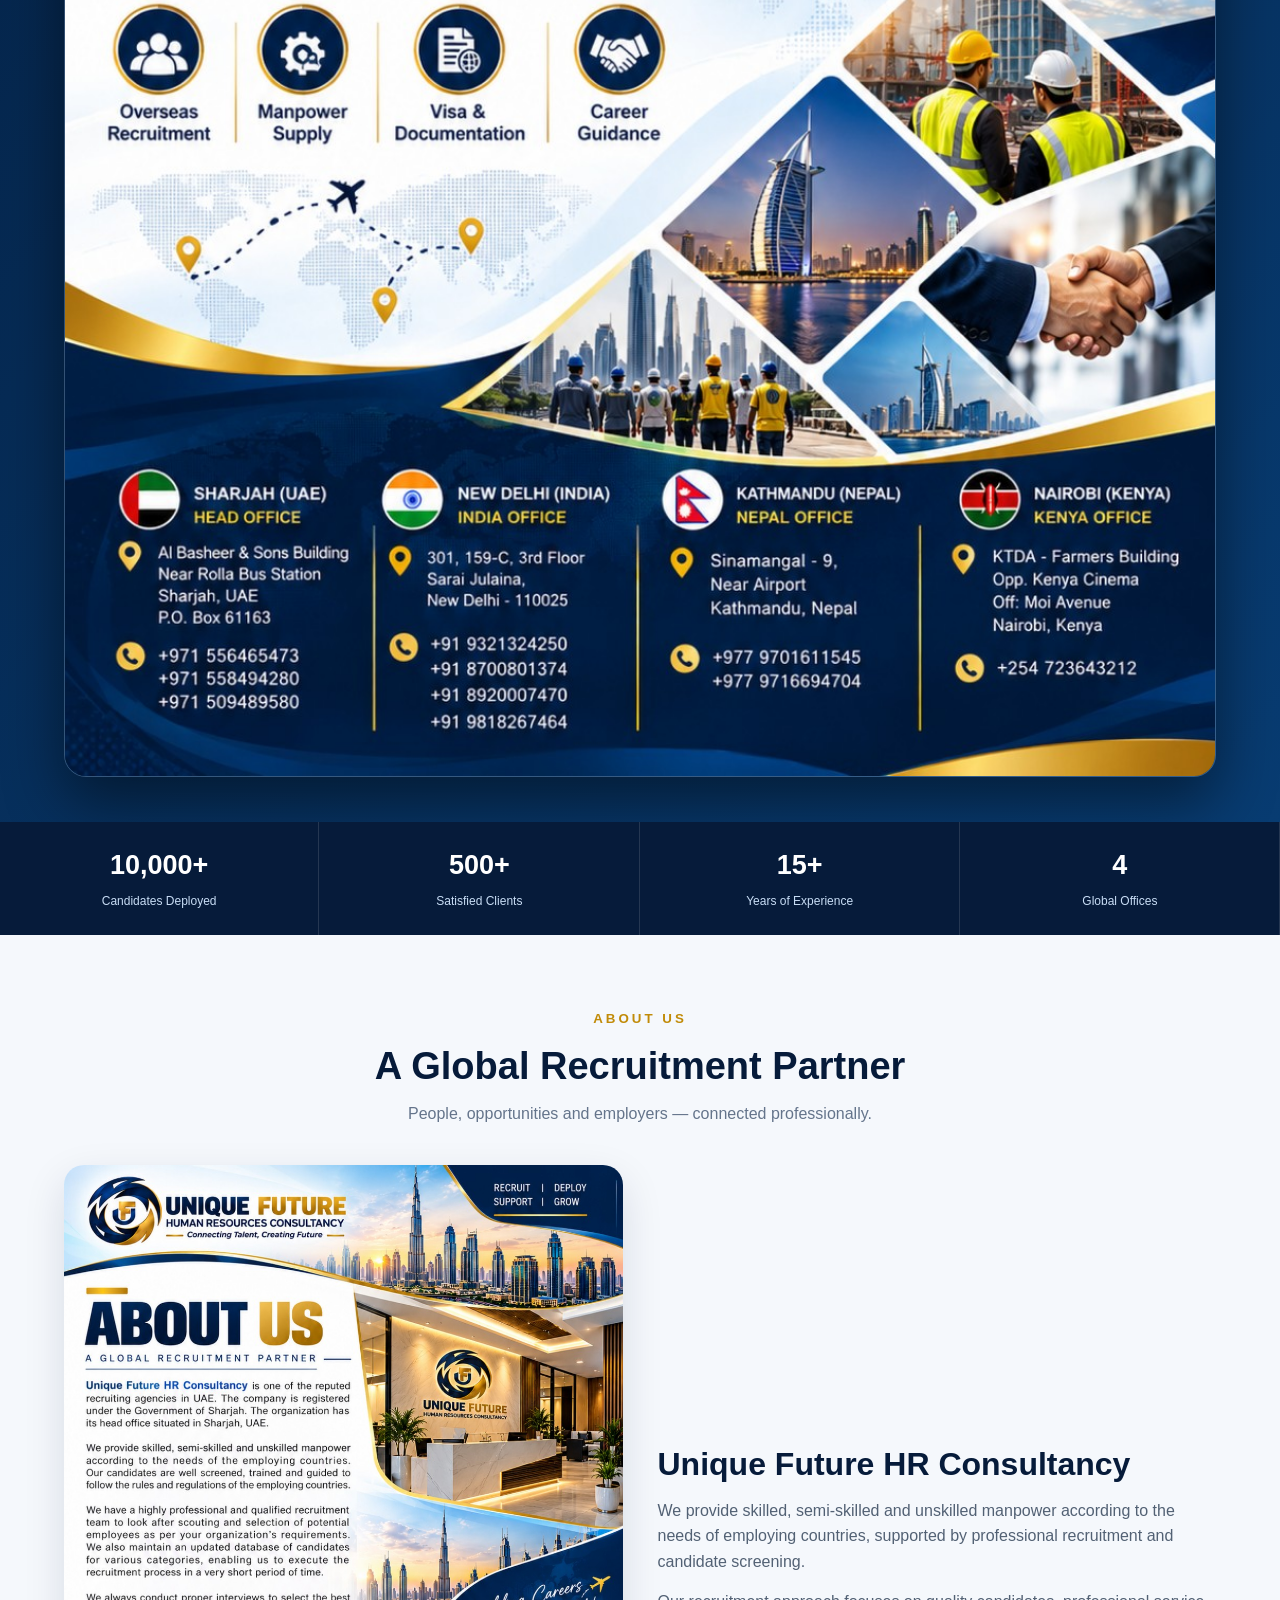
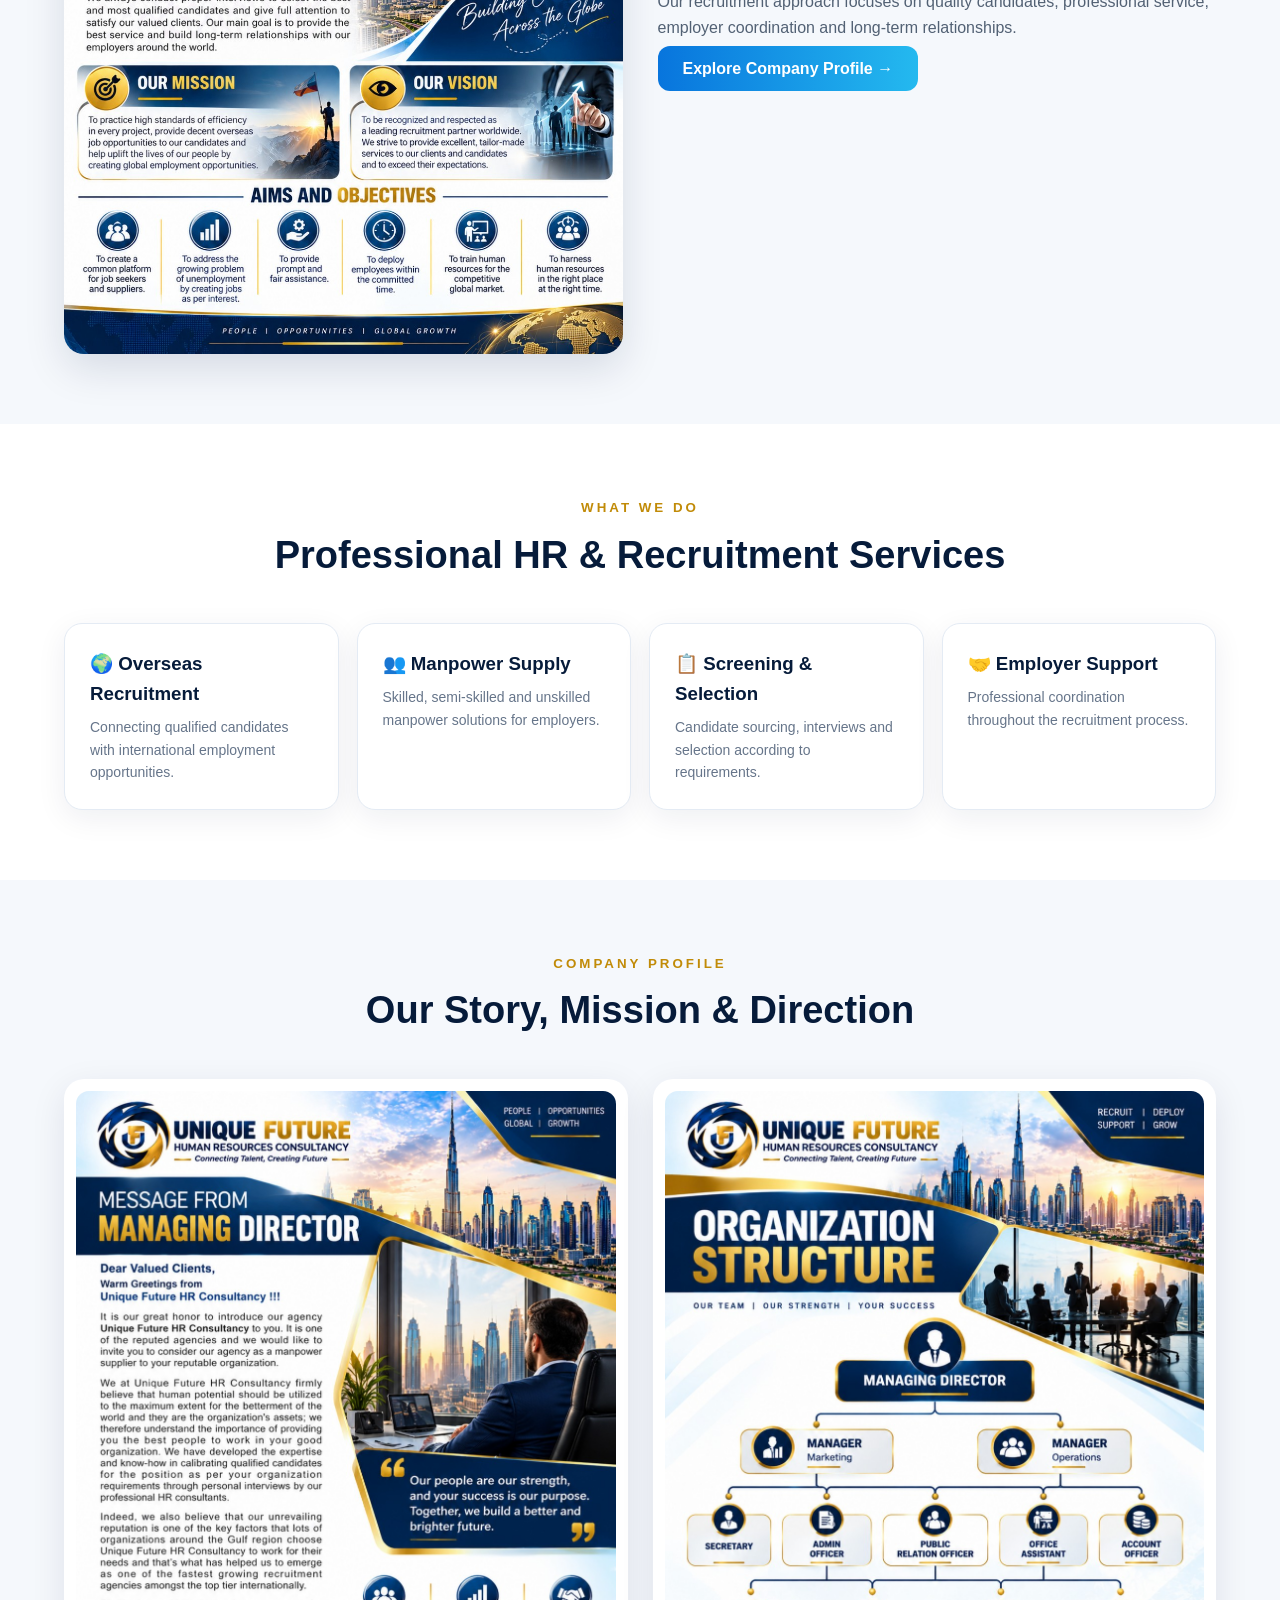
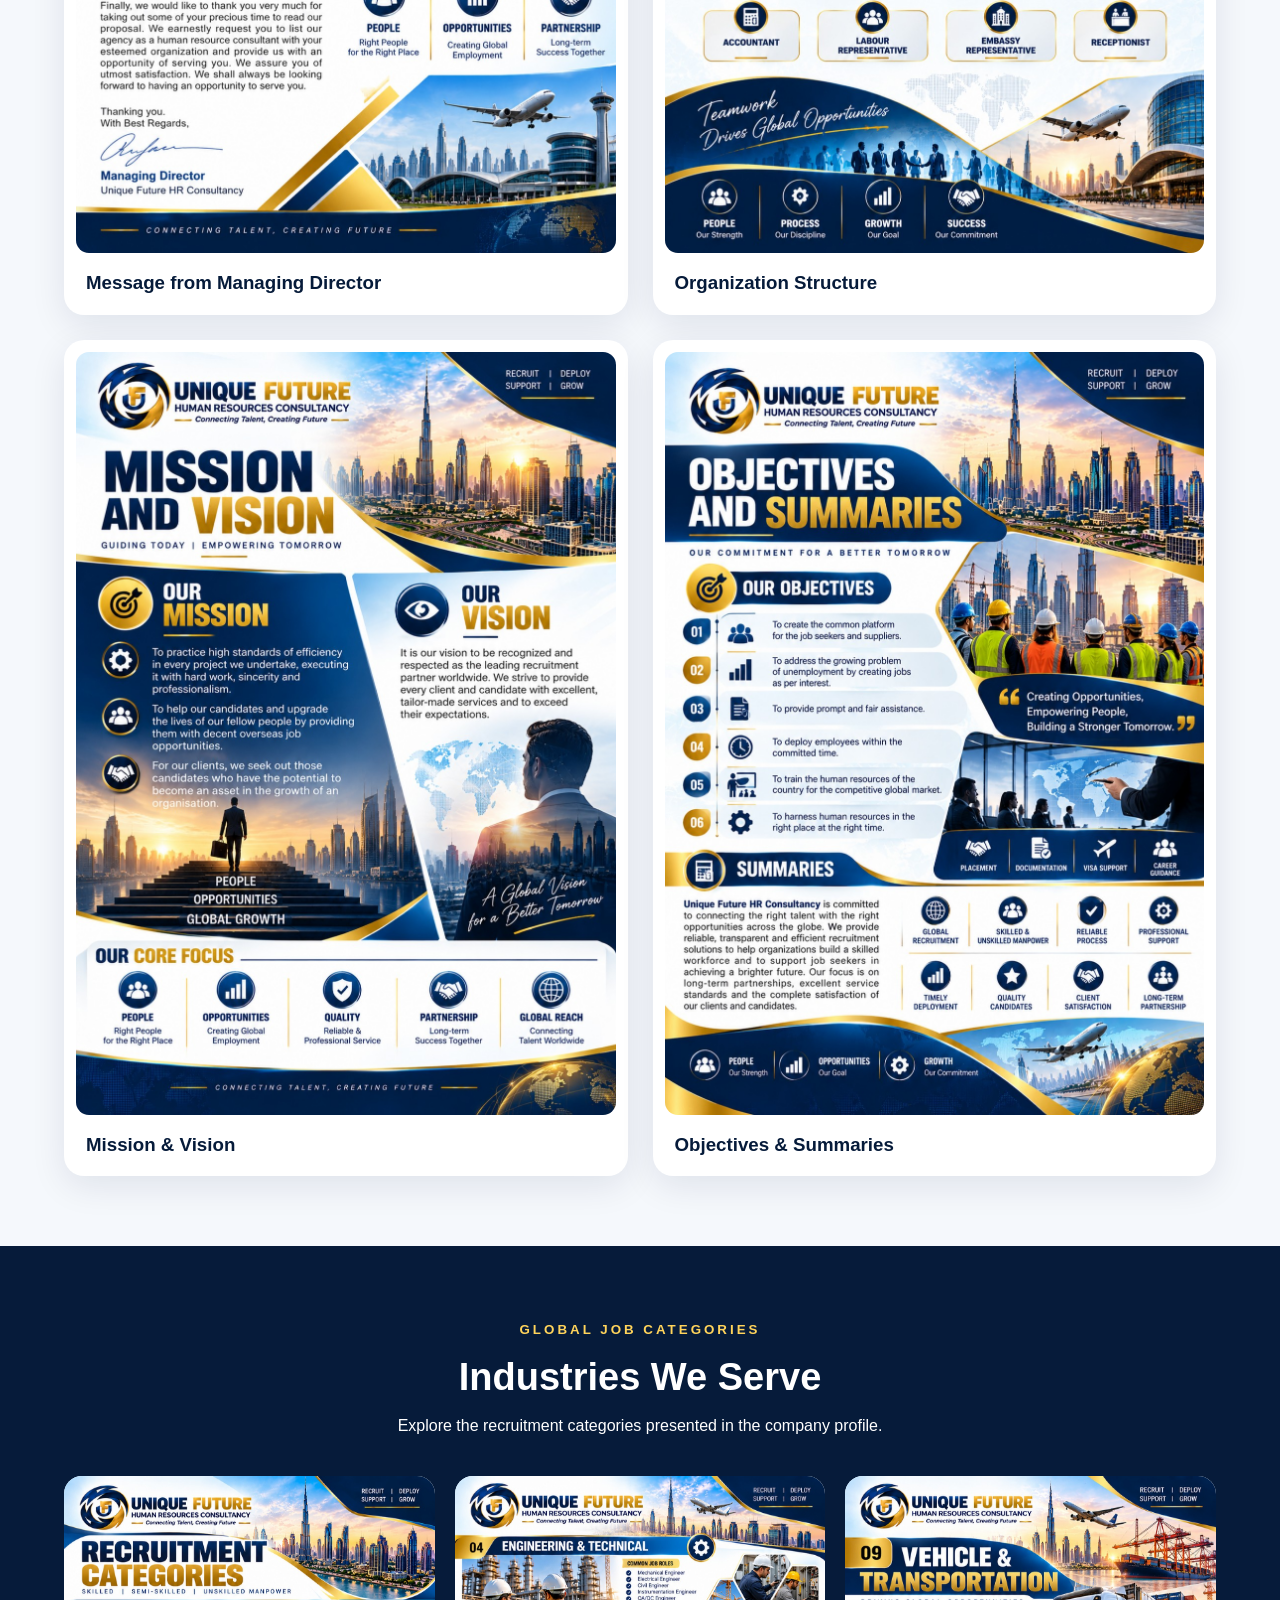
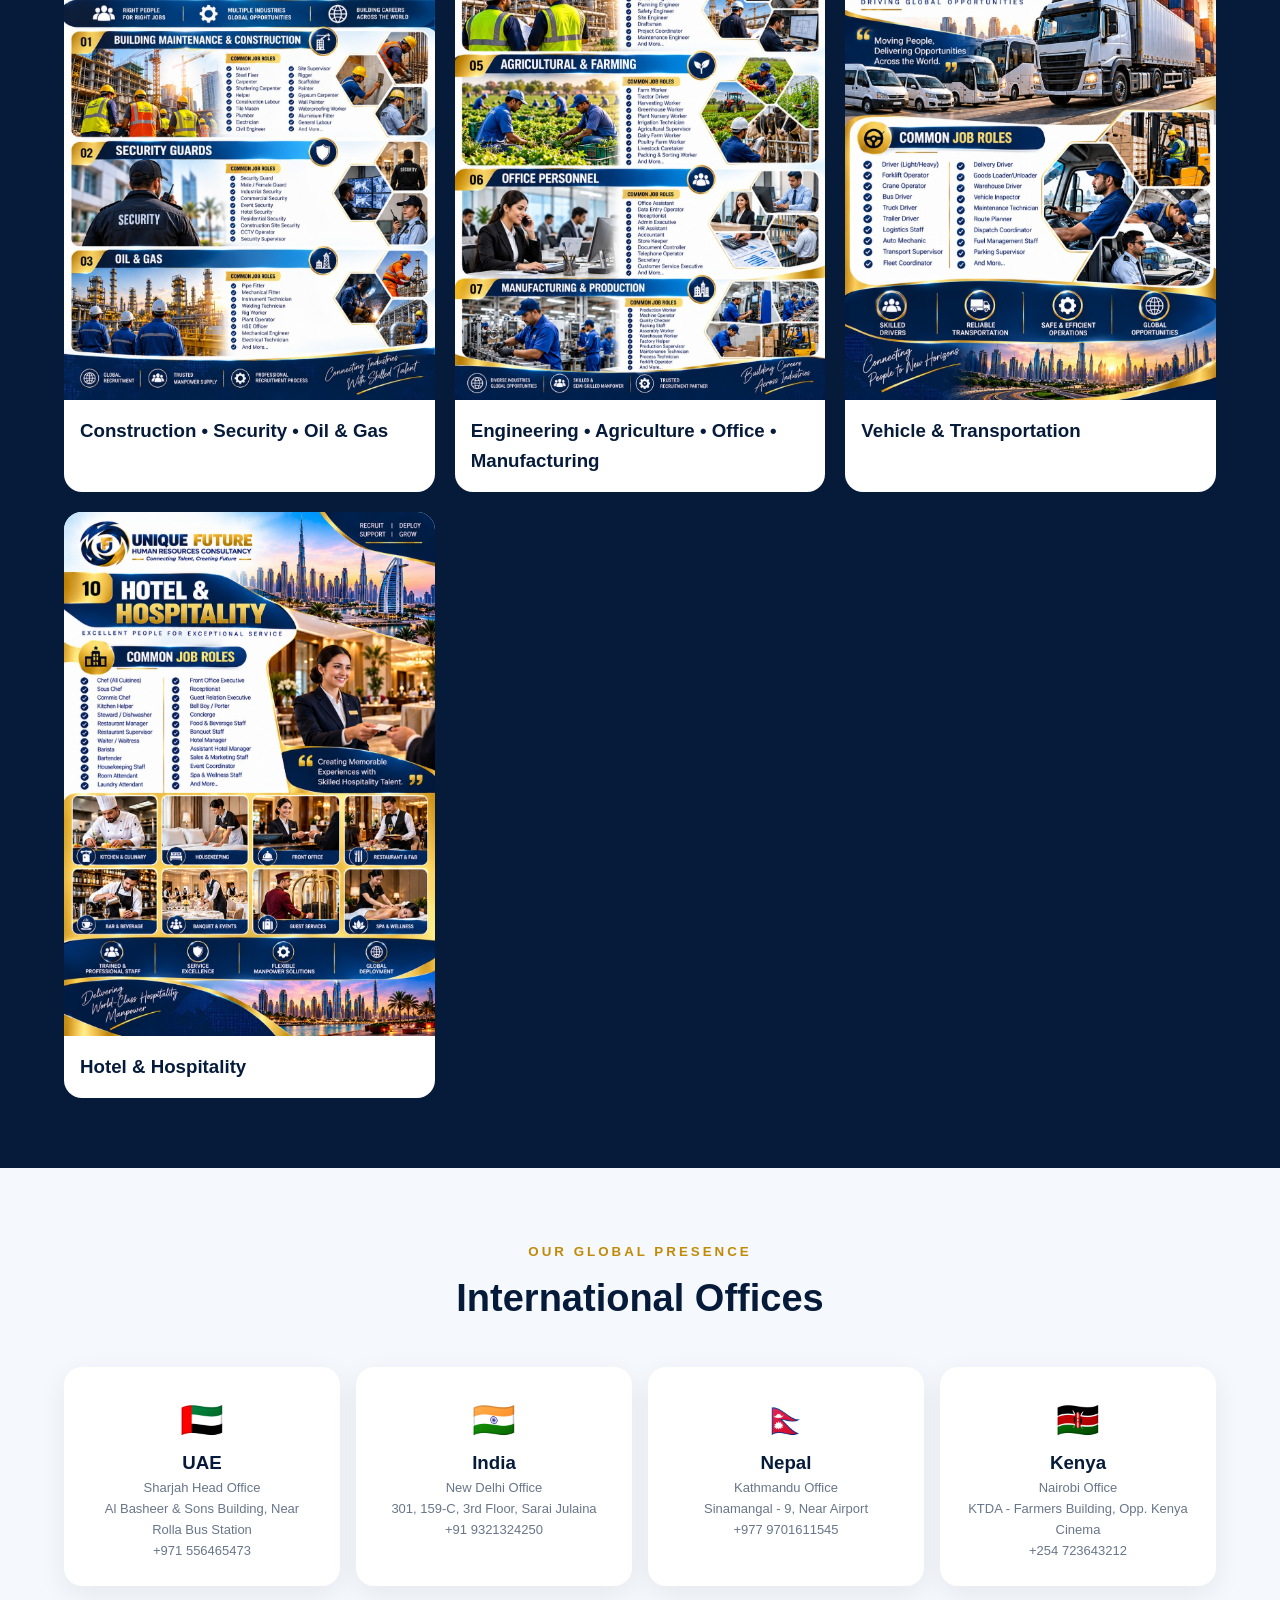
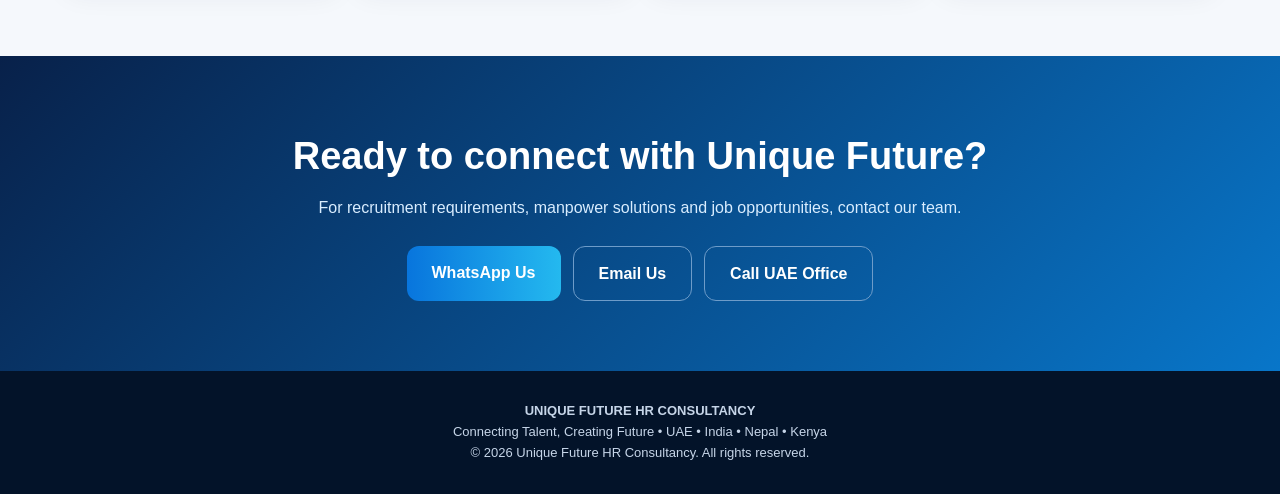
==== commit 7c3690ee: "Update index.html" ====
--- a/index.html
+++ b/index.html
@@ -16,7 +16,7 @@
 .nav{max-width:1250px;margin:auto;min-height:78px;padding:10px 5%;display:flex;align-items:center;justify-content:space-between}
 .brand{display:flex;align-items:center;gap:12px}
 .brand-mark{width:54px;height:54px;border-radius:15px;background:linear-gradient(135deg,#086ed5,#21b8ed);color:#fff;display:grid;place-items:center;font-weight:900;font-size:20px}
-.brand b{font-size:20px;letter-spacing:1px;color:var(--navy)}
+.brand img{width:300px;max-width:65vw;height:auto;display:block}.brand b{font-size:20px;letter-spacing:1px;color:var(--navy)}
 .brand span{display:block;color:#1761a9;font-size:11px;letter-spacing:4px;font-weight:700}
 nav{display:flex;gap:24px;font-size:14px;font-weight:700;color:#18304f}
 nav a:hover{color:var(--blue)}
@@ -68,10 +68,9 @@
 
 <header>
 <div class="nav">
-  <a class="brand" href="#home">
-    <div class="brand-mark">UF</div>
-    <div><b>UNIQUE FUTURE</b><span>HR CONSULTANCY</span></div>
-  </a>
+ <a class="brand" href="#home">
+    <img src="IMG-20260924-WA0021.jpg" alt="Unique Future HR Consultancy">
+</a>
   <button class="menu" onclick="document.querySelector('nav').classList.toggle('open')">☰</button>
   <nav>
     <a href="#home">Home</a><a href="#about">About</a><a href="#services">Services</a>
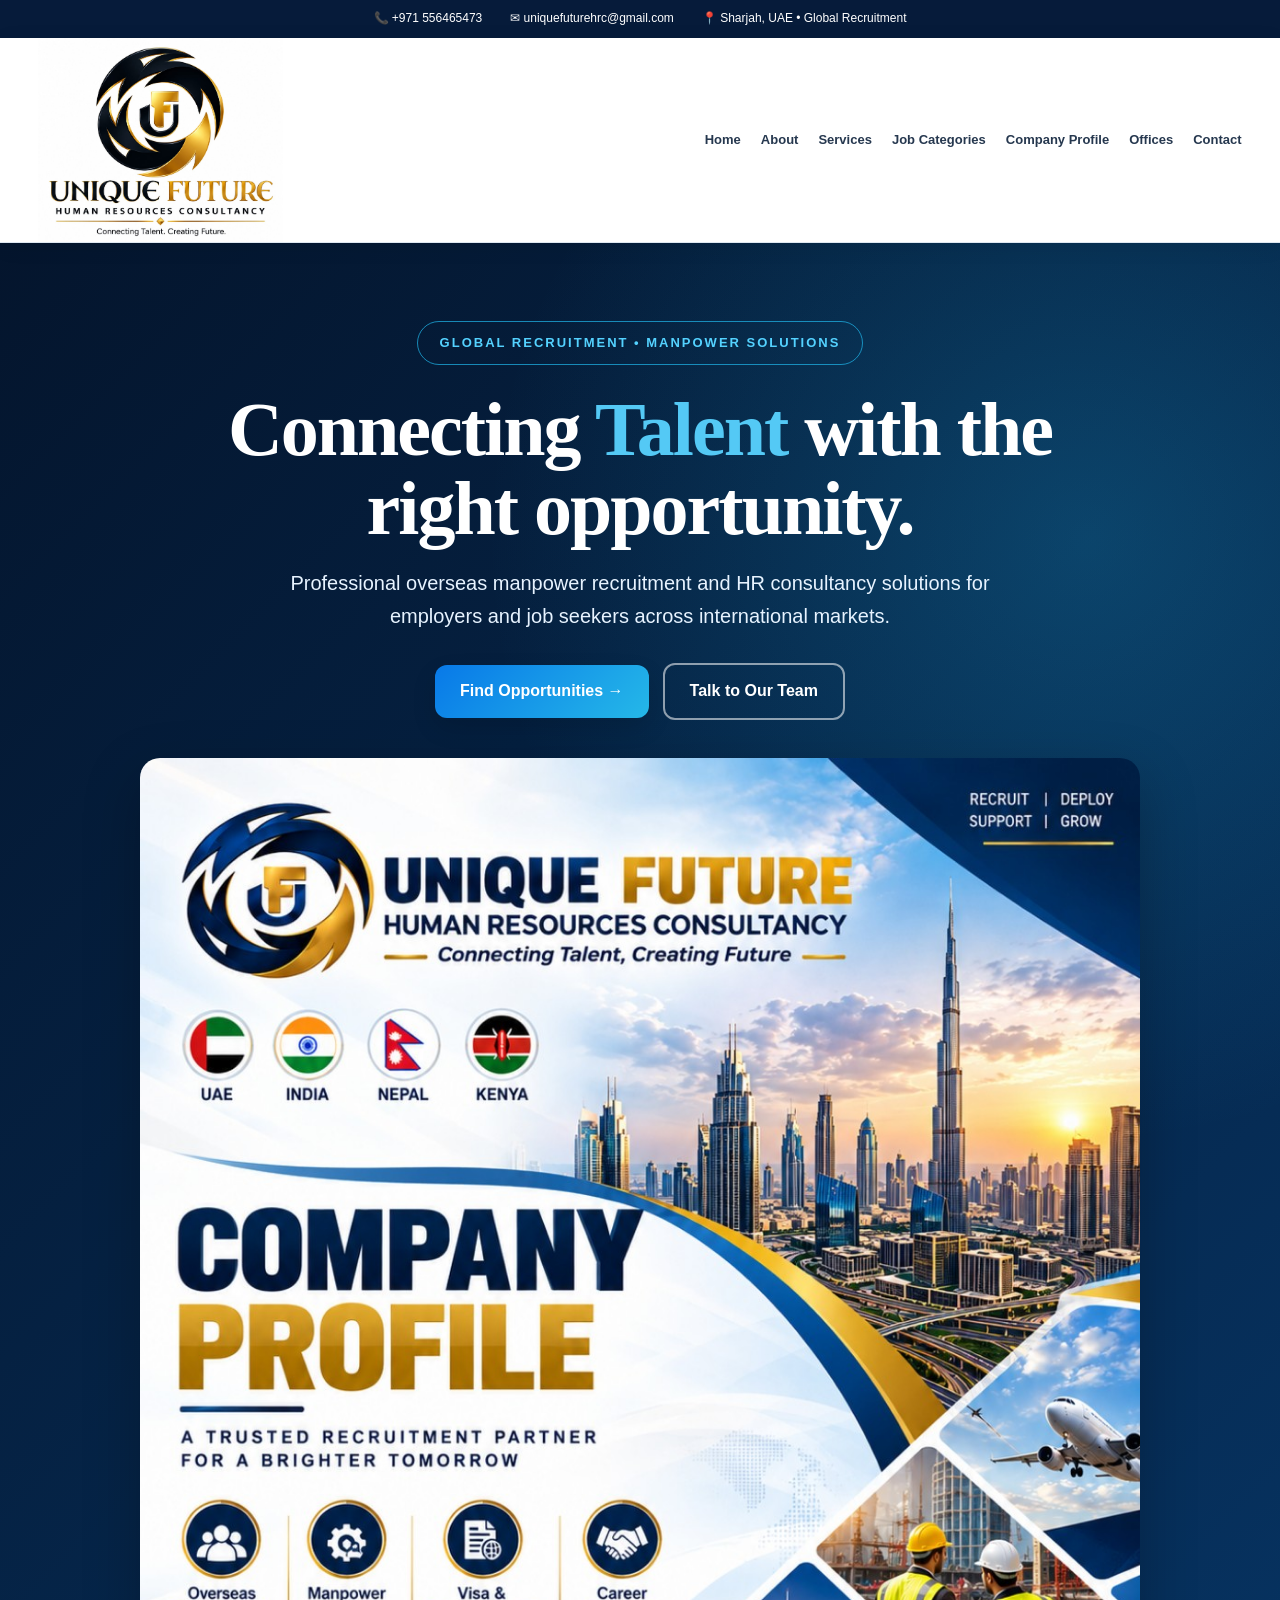
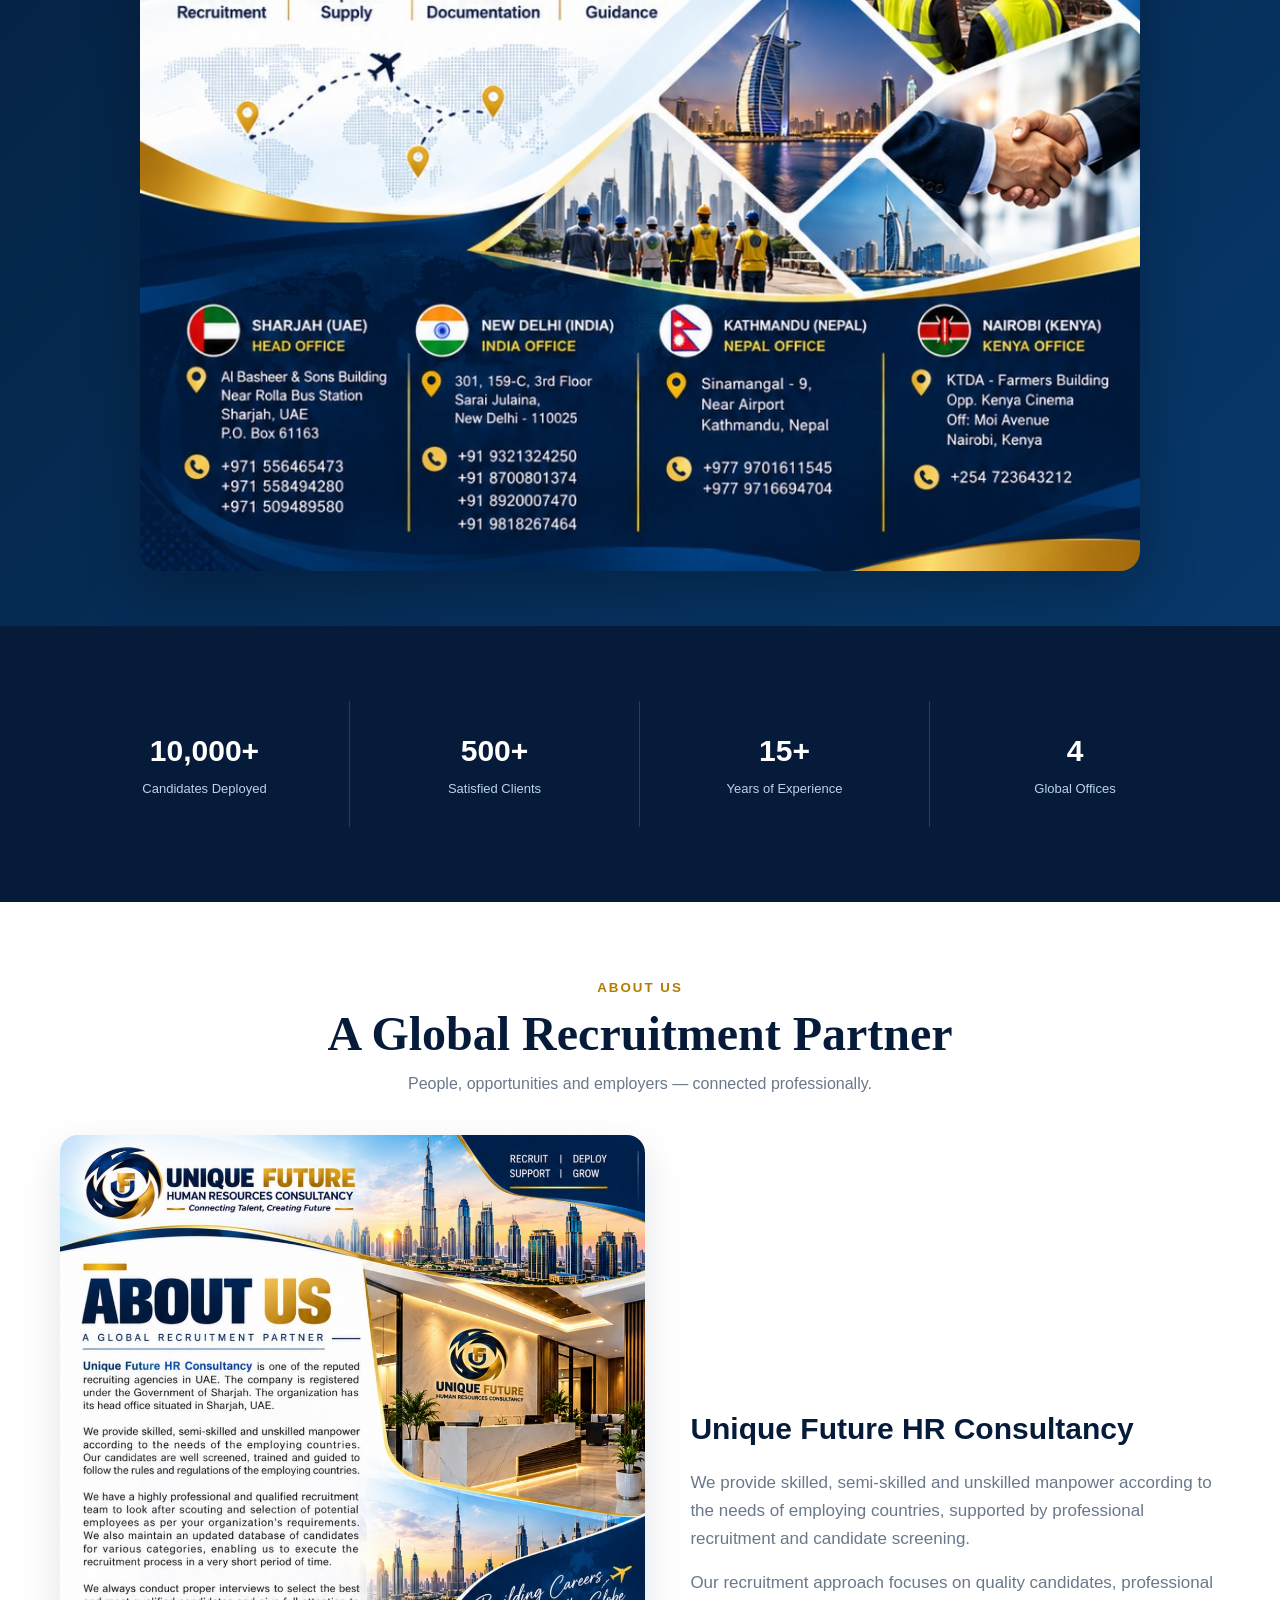
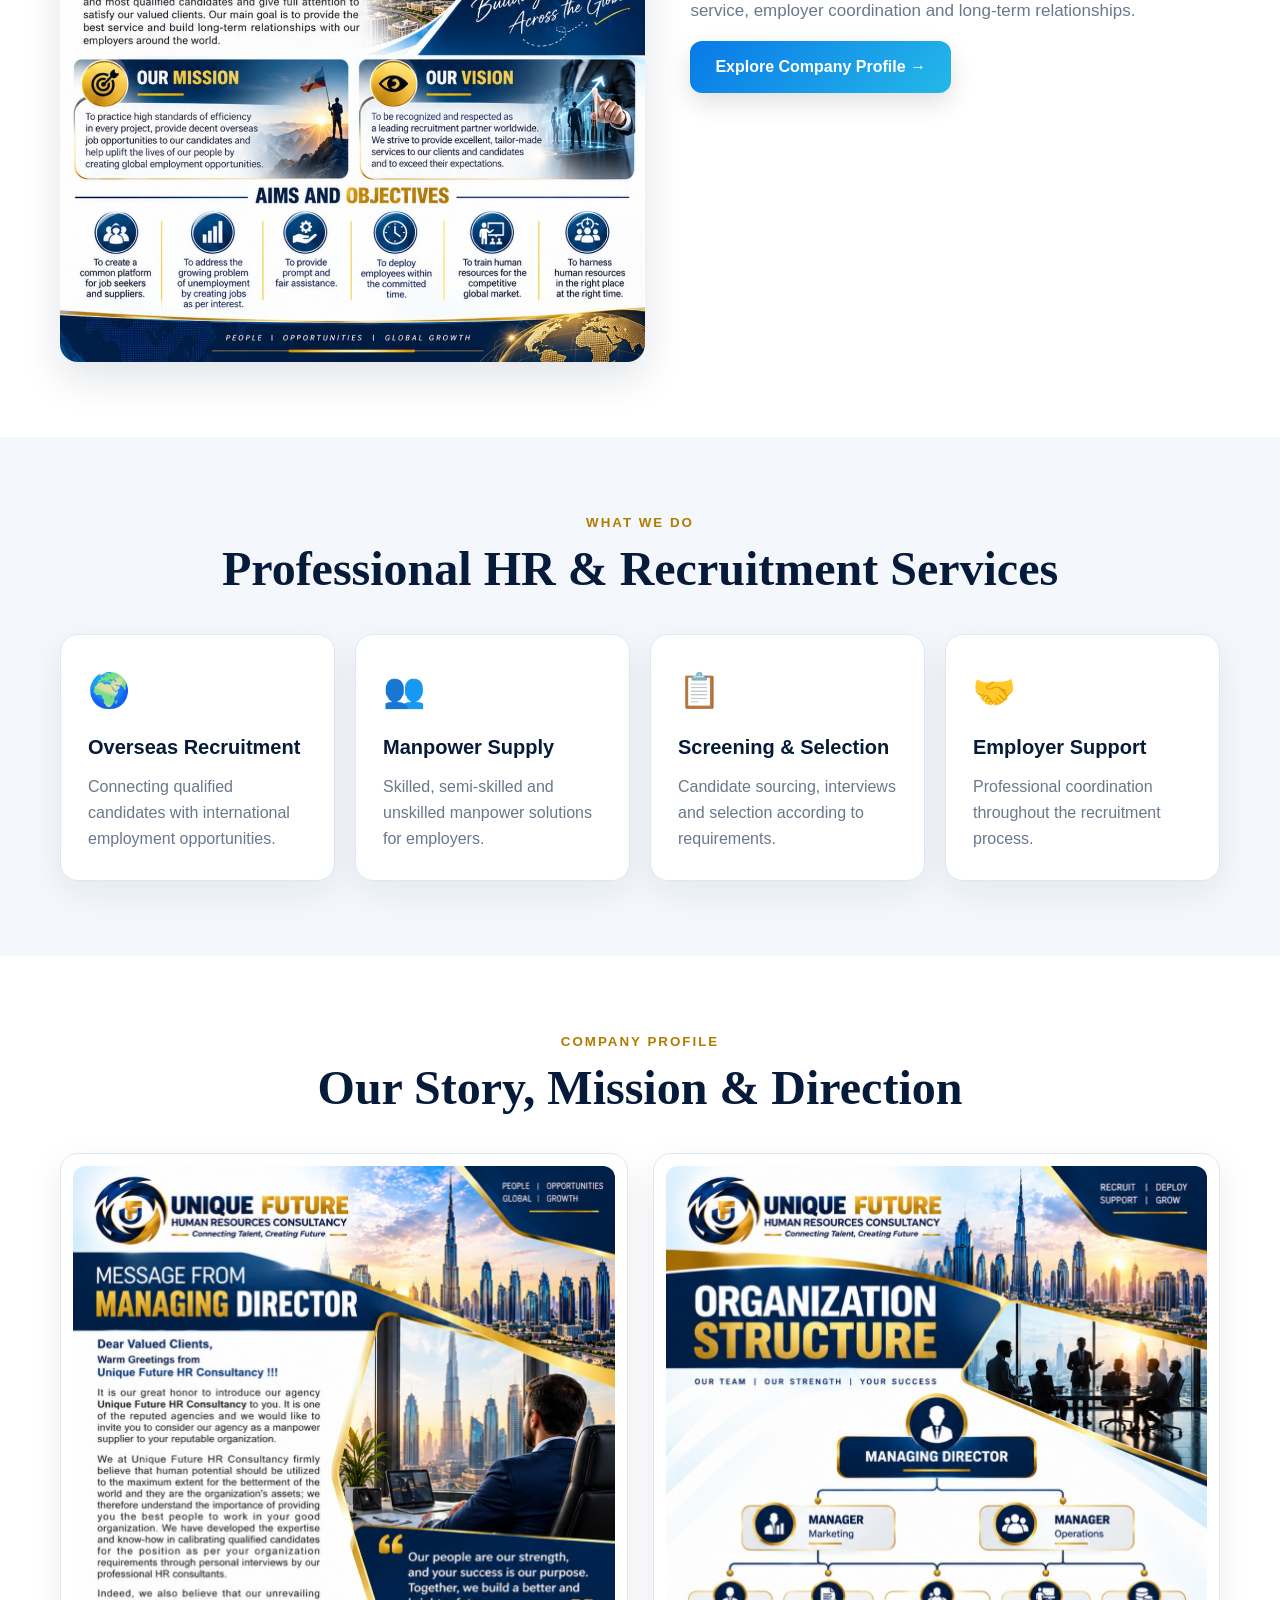
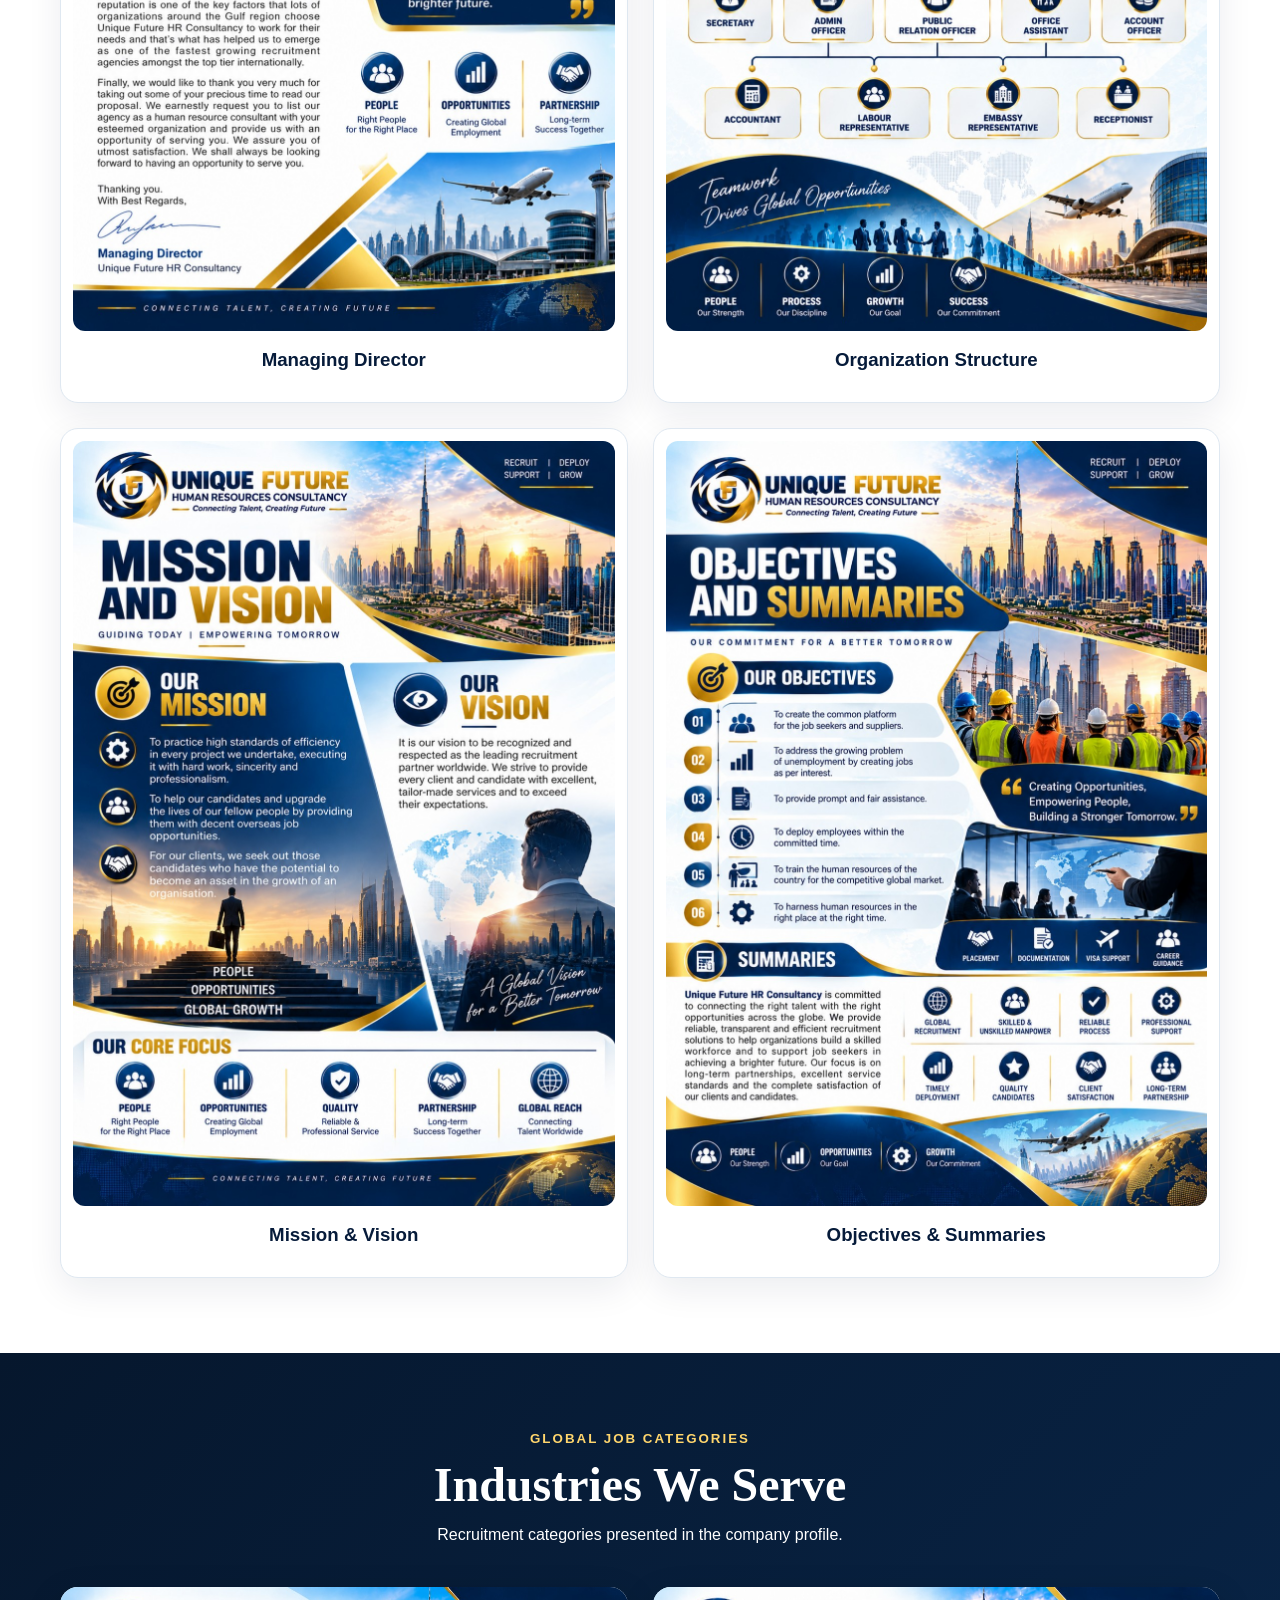
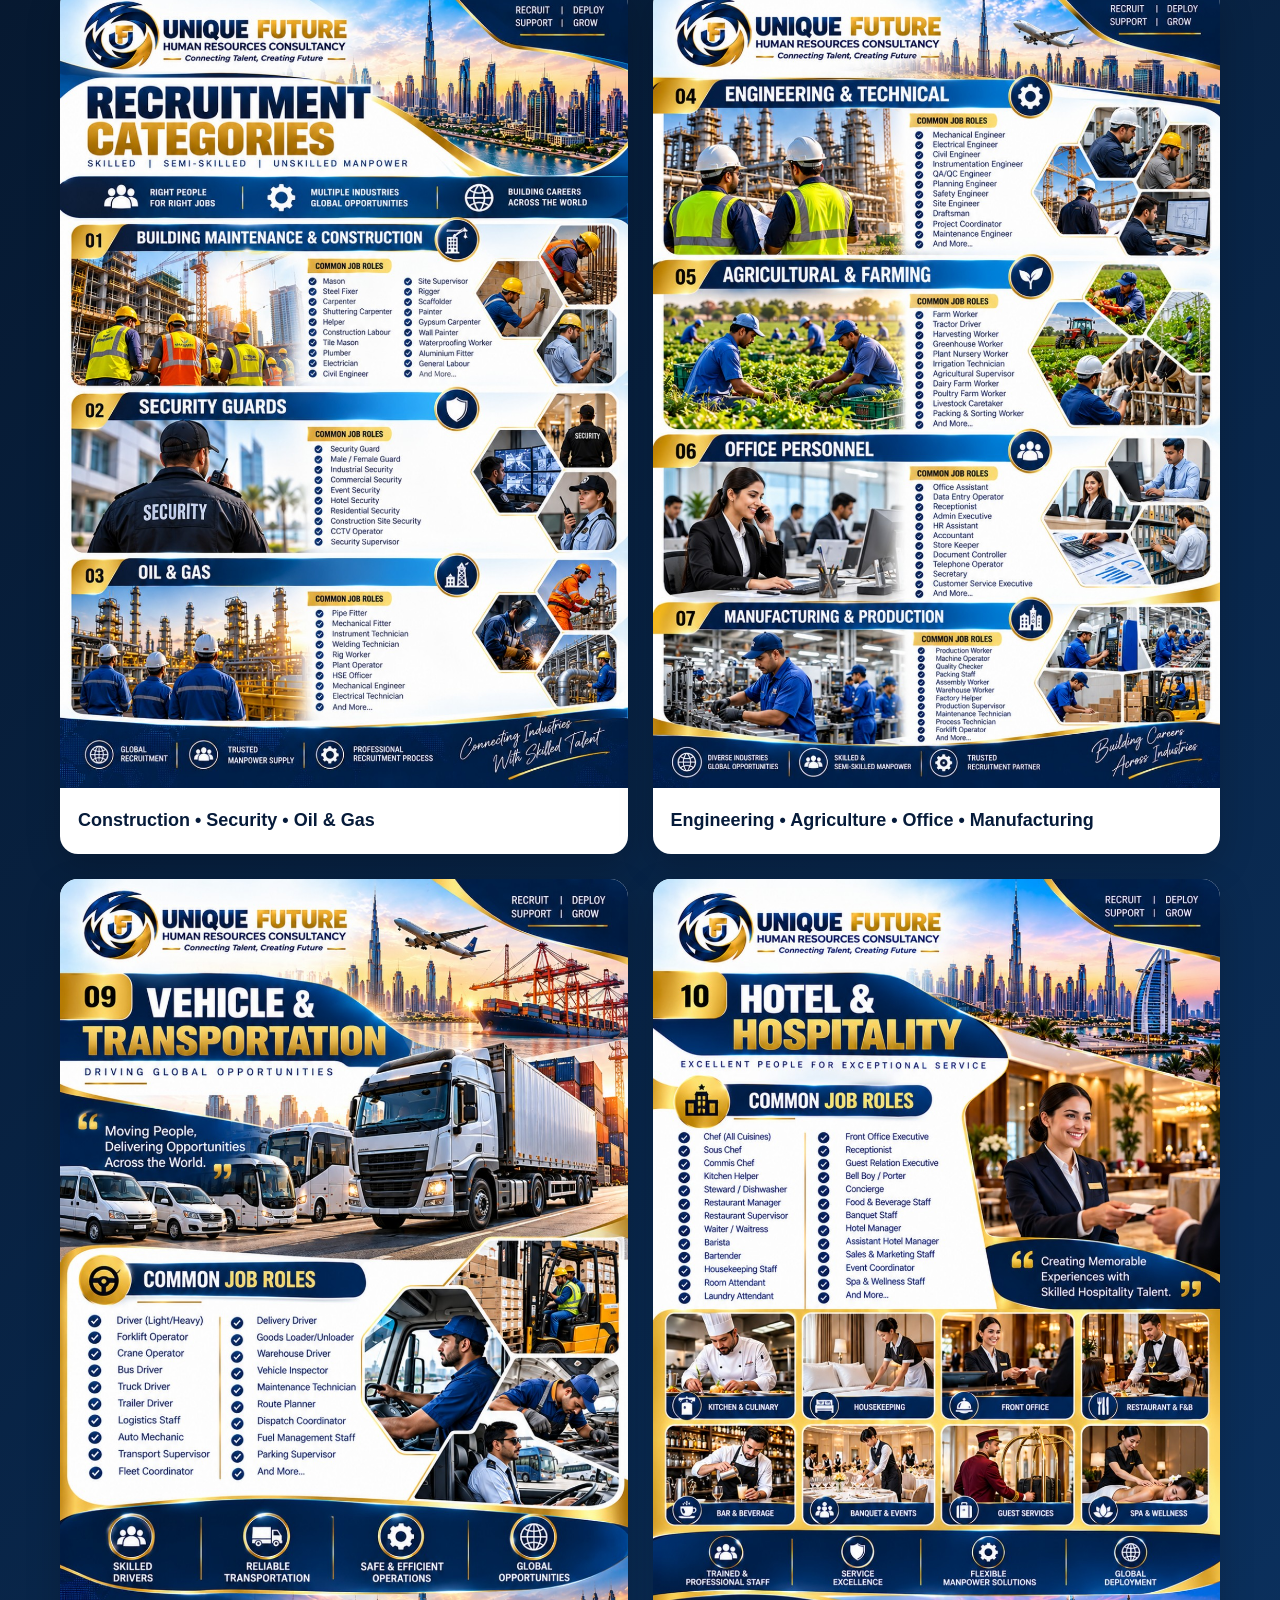
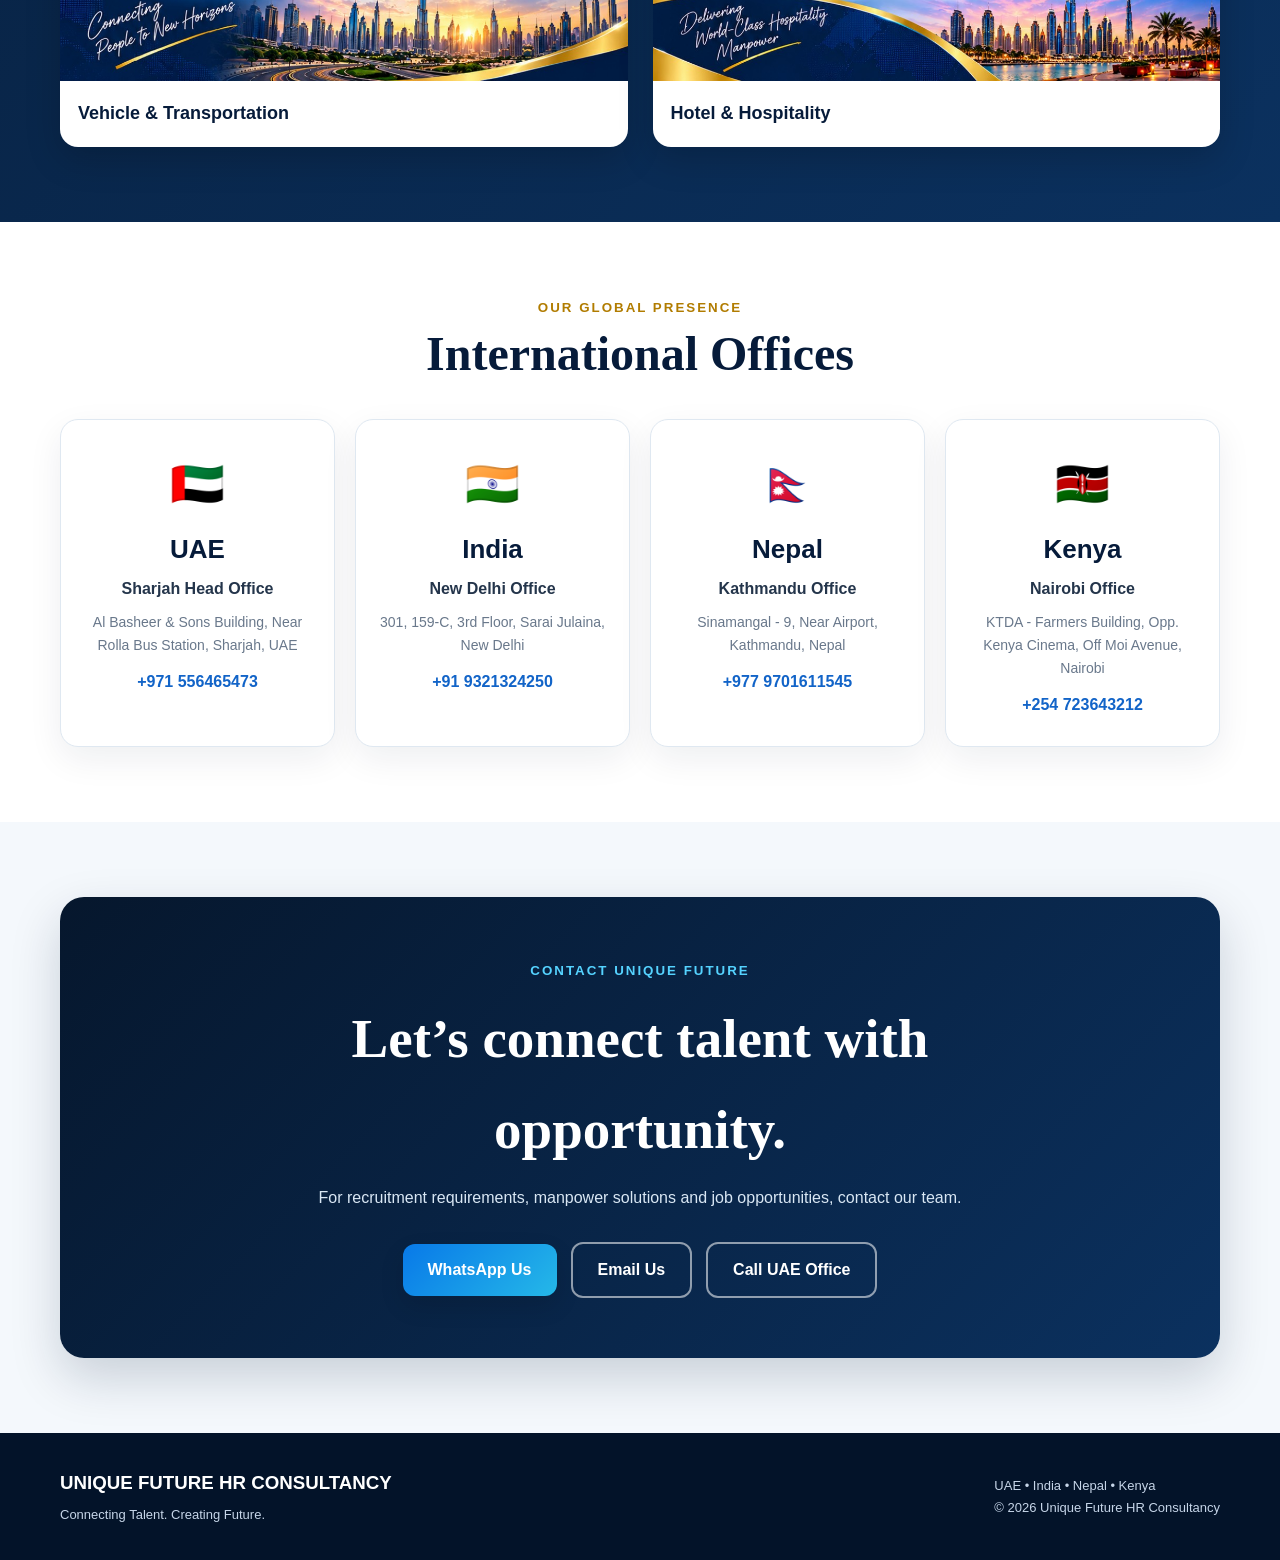
==== commit d49c940b: "Add files via upload" ====
--- a/index.html
+++ b/index.html
@@ -1,179 +1,180 @@
-<!DOCTYPE html>
+<!doctype html>
 <html lang="en">
 <head>
-<meta charset="UTF-8">
-<meta name="viewport" content="width=device-width, initial-scale=1.0">
-<title>Unique Future HR Consultancy | Global Recruitment & Manpower</title>
-<meta name="description" content="Unique Future HR Consultancy - Global recruitment, manpower supply and HR consultancy solutions.">
-<style>
-:root{--navy:#061b3a;--blue:#0d5fc7;--cyan:#24b8ee;--gold:#e9ad18;--white:#fff;--light:#f5f8fc;--text:#15233b}
-*{box-sizing:border-box;margin:0;padding:0}
-html{scroll-behavior:smooth}
-body{font-family:Arial,Helvetica,sans-serif;background:var(--light);color:var(--text);line-height:1.6}
-a{text-decoration:none;color:inherit}
-.top{background:var(--navy);color:#fff;padding:9px 5%;font-size:13px;display:flex;justify-content:space-between;gap:10px;flex-wrap:wrap}
-header{position:sticky;top:0;z-index:50;background:#fff;box-shadow:0 3px 18px #001a3d18}
-.nav{max-width:1250px;margin:auto;min-height:78px;padding:10px 5%;display:flex;align-items:center;justify-content:space-between}
-.brand{display:flex;align-items:center;gap:12px}
-.brand-mark{width:54px;height:54px;border-radius:15px;background:linear-gradient(135deg,#086ed5,#21b8ed);color:#fff;display:grid;place-items:center;font-weight:900;font-size:20px}
-.brand img{width:300px;max-width:65vw;height:auto;display:block}.brand b{font-size:20px;letter-spacing:1px;color:var(--navy)}
-.brand span{display:block;color:#1761a9;font-size:11px;letter-spacing:4px;font-weight:700}
-nav{display:flex;gap:24px;font-size:14px;font-weight:700;color:#18304f}
-nav a:hover{color:var(--blue)}
-.menu{display:none;background:none;border:0;font-size:30px;color:var(--navy)}
-.hero{background:linear-gradient(135deg,#041a38,#083c72);padding:28px 5% 45px}
-.hero-inner{max-width:1250px;margin:auto}
-.hero-copy{text-align:center;color:#fff;padding:20px 0 30px}
-.kicker{display:inline-block;border:1px solid #2bc1f4;border-radius:30px;padding:8px 20px;color:#4dd0fa;font-weight:800;letter-spacing:2px;font-size:12px}
-.hero h1{font-size:clamp(36px,7vw,74px);line-height:1.02;margin:22px auto 15px;max-width:950px}
-.hero h1 span{color:#54c9f5}
-.hero p{max-width:780px;margin:auto;color:#dcecff;font-size:18px}
-.btns{display:flex;justify-content:center;gap:12px;margin-top:25px;flex-wrap:wrap}
-.btn{padding:14px 25px;border-radius:12px;font-weight:800;background:linear-gradient(90deg,#0875dd,#24b9ef);color:#fff}
-.btn.alt{background:transparent;border:1px solid #6e9cc9}
-.hero-image{width:100%;display:block;border-radius:22px;box-shadow:0 25px 60px #0007;border:1px solid #ffffff30}
-.stats{background:var(--navy);color:#fff;display:grid;grid-template-columns:repeat(4,1fr);gap:1px}
-.stat{text-align:center;padding:22px 10px;border-right:1px solid #ffffff20}
-.stat strong{font-size:27px;color:#fff;display:block}.stat span{font-size:12px;color:#c8ddf5}
-section{padding:70px 5%}
-.wrap{max-width:1250px;margin:auto}
-.title{text-align:center;margin-bottom:38px}.title small{color:#c18b08;font-weight:900;letter-spacing:3px}.title h2{font-size:38px;color:var(--navy);margin:5px 0}.title p{max-width:700px;margin:auto;color:#64748b}
-.about{display:grid;grid-template-columns:1fr 1fr;gap:35px;align-items:center}
-.about img{width:100%;border-radius:20px;box-shadow:0 15px 40px #001a3d20}
-.about h3{font-size:32px;color:var(--navy);line-height:1.15;margin:8px 0 15px}.about p{color:#526174;margin-bottom:15px}
-.cards{display:grid;grid-template-columns:repeat(4,1fr);gap:18px}
-.card{background:#fff;border-radius:18px;padding:25px;box-shadow:0 8px 30px #08234d12;border:1px solid #e4ebf4}.card h3{color:var(--navy);margin-bottom:7px}.card p{font-size:14px;color:#66758a}
-.doc-grid{display:grid;grid-template-columns:repeat(2,1fr);gap:25px}
-.doc{background:#fff;padding:12px;border-radius:20px;box-shadow:0 10px 35px #001a3d18}.doc img{width:100%;display:block;border-radius:13px}.doc h3{padding:15px 10px 5px;color:var(--navy)}
-.jobs{background:#061b3a}.jobs .title h2,.jobs .title p{color:#fff}.jobs .title small{color:#ffd45b}
-.job-grid{display:grid;grid-template-columns:repeat(3,1fr);gap:20px}.job{background:#fff;border-radius:18px;overflow:hidden}.job img{width:100%;display:block}.job div{padding:16px}.job h3{color:var(--navy)}
-.offices{display:grid;grid-template-columns:repeat(4,1fr);gap:16px}.office{background:#fff;border-radius:18px;padding:25px;text-align:center;box-shadow:0 8px 28px #001a3d12}.flag{font-size:35px}.office h3{color:var(--navy)}.office p{font-size:13px;color:#68768a}
-.cta{background:linear-gradient(135deg,#08214a,#0876c9);color:#fff;text-align:center}.cta h2{font-size:38px}.cta p{margin:8px auto 20px;color:#d9edff}
-footer{background:#031329;color:#c6d5e8;padding:30px 5%;text-align:center;font-size:13px}
-@media(max-width:850px){
- .top{display:none}.nav{min-height:68px}.menu{display:block}nav{display:none;position:absolute;top:68px;left:0;right:0;background:#fff;flex-direction:column;padding:18px 6%;gap:0;box-shadow:0 12px 25px #0002}nav.open{display:flex}nav a{padding:12px 0;border-bottom:1px solid #edf1f5}.brand-mark{width:46px;height:46px}.brand b{font-size:17px}
- .hero{padding:20px 4% 30px}.hero p{font-size:16px}.stats{grid-template-columns:repeat(2,1fr)}.stat{border-bottom:1px solid #ffffff20}
- section{padding:48px 4%}.about,.doc-grid{grid-template-columns:1fr}.cards{grid-template-columns:repeat(2,1fr)}.job-grid{grid-template-columns:1fr}.offices{grid-template-columns:repeat(2,1fr)}
- .title h2,.cta h2{font-size:30px}
-}
-@media(max-width:480px){.cards{grid-template-columns:1fr}.offices{grid-template-columns:1fr}.hero h1{font-size:42px}.hero-image{border-radius:14px}}
-</style>
+<meta charset="utf-8">
+<meta name="viewport" content="width=device-width, initial-scale=1">
+<title>Unique Future HR Consultancy | Global Recruitment & Manpower Solutions</title>
+<meta name="description" content="Unique Future HR Consultancy provides overseas manpower recruitment and HR consultancy solutions for employers and job seekers across international markets.">
+<link rel="stylesheet" href="style.css">
 </head>
+
 <body>
-
-<div class="top">
-  <span>📞 +971 556465473 &nbsp; | &nbsp; ✉ uniquefuturehrc@gmail.com</span>
-  <span>📍 Sharjah, UAE &nbsp; • &nbsp; Global Recruitment</span>
+<div class="topbar">
+  <span>📞 +971 556465473</span>
+  <span>✉ uniquefuturehrc@gmail.com</span>
+  <span>📍 Sharjah, UAE • Global Recruitment</span>
 </div>
 
-<header>
-<div class="nav">
- <a class="brand" href="#home">
-    <img src="IMG-20260924-WA0021.jpg" alt="Unique Future HR Consultancy">
-</a>
-  <button class="menu" onclick="document.querySelector('nav').classList.toggle('open')">☰</button>
-  <nav>
-    <a href="#home">Home</a><a href="#about">About</a><a href="#services">Services</a>
-    <a href="#categories">Job Categories</a><a href="#company">Company Profile</a><a href="#offices">Offices</a><a href="#contact">Contact</a>
-  </nav>
-</div>
+<header class="site-header">
+  <div class="nav-wrap">
+    <a class="logo" href="#home" aria-label="Unique Future HR Consultancy home">
+      <img src="IMG-20260924-WA0021.jpg" alt="Unique Future Human Resources Consultancy logo">
+    </a>
+
+    <button id="menuToggle" class="menu-toggle" type="button" aria-label="Open menu" aria-expanded="false">☰</button>
+
+    <nav id="mainNav" class="main-nav">
+      <a href="#home">Home</a>
+      <a href="#about">About</a>
+      <a href="#services">Services</a>
+      <a href="#categories">Job Categories</a>
+      <a href="#company">Company Profile</a>
+      <a href="#offices">Offices</a>
+      <a href="#contact">Contact</a>
+    </nav>
+  </div>
 </header>
 
 <main id="home">
 <section class="hero">
-<div class="hero-inner">
-  <div class="hero-copy">
-    <div class="kicker">GLOBAL RECRUITMENT • MANPOWER SOLUTIONS</div>
+  <div class="container hero-content">
+    <span class="eyebrow">GLOBAL RECRUITMENT • MANPOWER SOLUTIONS</span>
     <h1>Connecting <span>Talent</span> with the right opportunity.</h1>
     <p>Professional overseas manpower recruitment and HR consultancy solutions for employers and job seekers across international markets.</p>
-    <div class="btns"><a class="btn" href="#categories">Find Opportunities →</a><a class="btn alt" href="#contact">Talk to Our Team</a></div>
+
+    <div class="buttons">
+      <a class="btn" href="#categories">Find Opportunities →</a>
+      <a class="btn btn-outline" href="#contact">Talk to Our Team</a>
+    </div>
+
+    <img class="hero-image" src="page-01-company-profile.png" alt="Unique Future HR Consultancy company profile">
   </div>
-  <img class="hero-image" src="page-01-company-profile.png" alt="Unique Future HR Consultancy Company Profile">
-</div>
 </section>
 
-<div class="stats">
- <div class="stat"><strong>10,000+</strong><span>Candidates Deployed</span></div>
- <div class="stat"><strong>500+</strong><span>Satisfied Clients</span></div>
- <div class="stat"><strong>15+</strong><span>Years of Experience</span></div>
- <div class="stat"><strong>4</strong><span>Global Offices</span></div>
-</div>
+<section class="stats">
+  <div class="container stats-grid">
+    <div><strong>10,000+</strong><span>Candidates Deployed</span></div>
+    <div><strong>500+</strong><span>Satisfied Clients</span></div>
+    <div><strong>15+</strong><span>Years of Experience</span></div>
+    <div><strong>4</strong><span>Global Offices</span></div>
+  </div>
+</section>
 
 <section id="about">
-<div class="wrap">
- <div class="title"><small>ABOUT US</small><h2>A Global Recruitment Partner</h2><p>People, opportunities and employers — connected professionally.</p></div>
- <div class="about">
-   <img src="page-02-about-us.png" alt="About Unique Future HR Consultancy">
-   <div><h3>Unique Future HR Consultancy</h3><p>We provide skilled, semi-skilled and unskilled manpower according to the needs of employing countries, supported by professional recruitment and candidate screening.</p><p>Our recruitment approach focuses on quality candidates, professional service, employer coordination and long-term relationships.</p><a class="btn" href="#company">Explore Company Profile →</a></div>
- </div>
-</div>
+  <div class="container">
+    <div class="section-heading">
+      <small>ABOUT US</small>
+      <h2>A Global Recruitment Partner</h2>
+      <p>People, opportunities and employers — connected professionally.</p>
+    </div>
+
+    <div class="about-grid">
+      <img src="page-02-about-us.png" alt="About Unique Future HR Consultancy">
+      <div class="about-copy">
+        <h3>Unique Future HR Consultancy</h3>
+        <p>We provide skilled, semi-skilled and unskilled manpower according to the needs of employing countries, supported by professional recruitment and candidate screening.</p>
+        <p>Our recruitment approach focuses on quality candidates, professional service, employer coordination and long-term relationships.</p>
+        <a class="btn" href="#company">Explore Company Profile →</a>
+      </div>
+    </div>
+  </div>
 </section>
 
-<section id="services" style="background:#fff">
-<div class="wrap">
- <div class="title"><small>WHAT WE DO</small><h2>Professional HR & Recruitment Services</h2></div>
- <div class="cards">
-  <div class="card"><h3>🌍 Overseas Recruitment</h3><p>Connecting qualified candidates with international employment opportunities.</p></div>
-  <div class="card"><h3>👥 Manpower Supply</h3><p>Skilled, semi-skilled and unskilled manpower solutions for employers.</p></div>
-  <div class="card"><h3>📋 Screening & Selection</h3><p>Candidate sourcing, interviews and selection according to requirements.</p></div>
-  <div class="card"><h3>🤝 Employer Support</h3><p>Professional coordination throughout the recruitment process.</p></div>
- </div>
-</div>
+<section id="services" class="light">
+  <div class="container">
+    <div class="section-heading">
+      <small>WHAT WE DO</small>
+      <h2>Professional HR & Recruitment Services</h2>
+    </div>
+
+    <div class="cards">
+      <article class="card"><div class="icon">🌍</div><h3>Overseas Recruitment</h3><p>Connecting qualified candidates with international employment opportunities.</p></article>
+      <article class="card"><div class="icon">👥</div><h3>Manpower Supply</h3><p>Skilled, semi-skilled and unskilled manpower solutions for employers.</p></article>
+      <article class="card"><div class="icon">📋</div><h3>Screening & Selection</h3><p>Candidate sourcing, interviews and selection according to requirements.</p></article>
+      <article class="card"><div class="icon">🤝</div><h3>Employer Support</h3><p>Professional coordination throughout the recruitment process.</p></article>
+    </div>
+  </div>
 </section>
 
 <section id="company">
-<div class="wrap">
- <div class="title"><small>COMPANY PROFILE</small><h2>Our Story, Mission & Direction</h2></div>
- <div class="doc-grid">
-  <article class="doc"><img src="page-03-managing-director.png" alt="Message from Managing Director"><h3>Message from Managing Director</h3></article>
-  <article class="doc"><img src="page-04-organization-structure.png" alt="Organization Structure"><h3>Organization Structure</h3></article>
-  <article class="doc"><img src="page-05-mission-vision.png" alt="Mission and Vision"><h3>Mission & Vision</h3></article>
-  <article class="doc"><img src="page-06-objectives.png" alt="Objectives and Summaries"><h3>Objectives & Summaries</h3></article>
- </div>
-</div>
+  <div class="container">
+    <div class="section-heading">
+      <small>COMPANY PROFILE</small>
+      <h2>Our Story, Mission & Direction</h2>
+    </div>
+
+    <div class="profile-grid">
+      <article class="profile-card"><img src="page-03-managing-director.png" alt="Managing Director"><h3>Managing Director</h3></article>
+      <article class="profile-card"><img src="page-04-organization-structure.png" alt="Organization Structure"><h3>Organization Structure</h3></article>
+      <article class="profile-card"><img src="page-05-mission-vision.png" alt="Mission and Vision"><h3>Mission & Vision</h3></article>
+      <article class="profile-card"><img src="page-06-objectives.png" alt="Objectives and Summaries"><h3>Objectives & Summaries</h3></article>
+    </div>
+  </div>
 </section>
 
-<section id="categories" class="jobs">
-<div class="wrap">
- <div class="title"><small>GLOBAL JOB CATEGORIES</small><h2>Industries We Serve</h2><p>Explore the recruitment categories presented in the company profile.</p></div>
- <div class="job-grid">
-  <article class="job"><img src="page-07-recruitment-categories-1.png" alt="Recruitment Categories Construction Security Oil and Gas"><div><h3>Construction • Security • Oil & Gas</h3></div></article>
-  <article class="job"><img src="page-08-recruitment-categories-2.png" alt="Recruitment Categories Engineering Agriculture Office Manufacturing"><div><h3>Engineering • Agriculture • Office • Manufacturing</h3></div></article>
-  <article class="job"><img src="page-09-vehicle-transportation.png" alt="Vehicle and Transportation Recruitment"><div><h3>Vehicle & Transportation</h3></div></article>
-  <article class="job"><img src="page-10-hotel-hospitality.png" alt="Hotel and Hospitality Recruitment"><div><h3>Hotel & Hospitality</h3></div></article>
- </div>
-</div>
+<section id="categories" class="dark-section">
+  <div class="container">
+    <div class="section-heading light-heading">
+      <small>GLOBAL JOB CATEGORIES</small>
+      <h2>Industries We Serve</h2>
+      <p>Recruitment categories presented in the company profile.</p>
+    </div>
+
+    <div class="job-grid">
+      <article class="job-card"><img src="page-07-recruitment-categories-1.png" alt="Recruitment categories"><h3>Construction • Security • Oil & Gas</h3></article>
+      <article class="job-card"><img src="page-08-recruitment-categories-2.png" alt="Recruitment categories"><h3>Engineering • Agriculture • Office • Manufacturing</h3></article>
+      <article class="job-card"><img src="page-09-vehicle-transportation.png" alt="Vehicle and transportation"><h3>Vehicle & Transportation</h3></article>
+      <article class="job-card"><img src="page-10-hotel-hospitality.png" alt="Hotel and hospitality"><h3>Hotel & Hospitality</h3></article>
+    </div>
+  </div>
 </section>
 
 <section id="offices">
-<div class="wrap">
- <div class="title"><small>OUR GLOBAL PRESENCE</small><h2>International Offices</h2></div>
- <div class="offices">
-  <div class="office"><div class="flag">🇦🇪</div><h3>UAE</h3><p>Sharjah Head Office<br>Al Basheer & Sons Building, Near Rolla Bus Station<br>+971 556465473</p></div>
-  <div class="office"><div class="flag">🇮🇳</div><h3>India</h3><p>New Delhi Office<br>301, 159-C, 3rd Floor, Sarai Julaina<br>+91 9321324250</p></div>
-  <div class="office"><div class="flag">🇳🇵</div><h3>Nepal</h3><p>Kathmandu Office<br>Sinamangal - 9, Near Airport<br>+977 9701611545</p></div>
-  <div class="office"><div class="flag">🇰🇪</div><h3>Kenya</h3><p>Nairobi Office<br>KTDA - Farmers Building, Opp. Kenya Cinema<br>+254 723643212</p></div>
- </div>
-</div>
+  <div class="container">
+    <div class="section-heading">
+      <small>OUR GLOBAL PRESENCE</small>
+      <h2>International Offices</h2>
+    </div>
+
+    <div class="offices-grid">
+      <article class="office"><div class="flag">🇦🇪</div><h3>UAE</h3><strong>Sharjah Head Office</strong><p>Al Basheer & Sons Building, Near Rolla Bus Station, Sharjah, UAE</p><a href="tel:+971556465473">+971 556465473</a></article>
+      <article class="office"><div class="flag">🇮🇳</div><h3>India</h3><strong>New Delhi Office</strong><p>301, 159-C, 3rd Floor, Sarai Julaina, New Delhi</p><a href="tel:+919321324250">+91 9321324250</a></article>
+      <article class="office"><div class="flag">🇳🇵</div><h3>Nepal</h3><strong>Kathmandu Office</strong><p>Sinamangal - 9, Near Airport, Kathmandu, Nepal</p><a href="tel:+9779701611545">+977 9701611545</a></article>
+      <article class="office"><div class="flag">🇰🇪</div><h3>Kenya</h3><strong>Nairobi Office</strong><p>KTDA - Farmers Building, Opp. Kenya Cinema, Off Moi Avenue, Nairobi</p><a href="tel:+254723643212">+254 723643212</a></article>
+    </div>
+  </div>
 </section>
 
-<section id="contact" class="cta">
-<div class="wrap">
- <h2>Ready to connect with Unique Future?</h2>
- <p>For recruitment requirements, manpower solutions and job opportunities, contact our team.</p>
- <div class="btns">
-  <a class="btn" href="https://wa.me/971556465473">WhatsApp Us</a>
-  <a class="btn alt" href="mailto:uniquefuturehrc@gmail.com">Email Us</a>
-  <a class="btn alt" href="tel:+971556465473">Call UAE Office</a>
- </div>
-</div>
+<section id="contact" class="contact-section">
+  <div class="container">
+    <div class="contact-box">
+      <small>CONTACT UNIQUE FUTURE</small>
+      <h2>Let’s connect talent with opportunity.</h2>
+      <p>For recruitment requirements, manpower solutions and job opportunities, contact our team.</p>
+
+      <div class="buttons">
+        <a class="btn" href="https://wa.me/971556465473" target="_blank" rel="noopener">WhatsApp Us</a>
+        <a class="btn btn-outline" href="mailto:uniquefuturehrc@gmail.com">Email Us</a>
+        <a class="btn btn-outline" href="tel:+971556465473">Call UAE Office</a>
+      </div>
+    </div>
+  </div>
 </section>
 </main>
 
 <footer>
-<p><strong>UNIQUE FUTURE HR CONSULTANCY</strong></p>
-<p>Connecting Talent, Creating Future • UAE • India • Nepal • Kenya</p>
-<p>© 2026 Unique Future HR Consultancy. All rights reserved.</p>
+  <div class="container footer-grid">
+    <div>
+      <h3>UNIQUE FUTURE HR CONSULTANCY</h3>
+      <p>Connecting Talent. Creating Future.</p>
+    </div>
+    <div>
+      <p>UAE • India • Nepal • Kenya</p>
+      <p>© <span id="year">2026</span> Unique Future HR Consultancy</p>
+    </div>
+  </div>
 </footer>
+
+<script src="script.js"></script>
 </body>
 </html>
--- a/style.css
+++ b/style.css
@@ -0,0 +1,119 @@
+*{box-sizing:border-box;margin:0;padding:0}
+:root{--navy:#061b3a;--navy2:#0b315f;--blue:#1264c8;--cyan:#20b8ed;--gold:#d9a52b;--light:#f4f8fc;--text:#24354b;--muted:#69788b;--border:#dfe8f1}
+html{scroll-behavior:smooth}
+body{font-family:Arial,Helvetica,sans-serif;color:var(--text);background:#fff;line-height:1.65;overflow-x:hidden}
+img{display:block;max-width:100%;height:auto}
+a{text-decoration:none;color:inherit}
+.container{width:min(1160px,92%);margin:auto}
+
+.topbar{min-height:38px;padding:7px 4%;background:var(--navy);color:#fff;display:flex;align-items:center;justify-content:center;gap:28px;flex-wrap:wrap;font-size:12px}
+
+.site-header{position:sticky;top:0;z-index:1000;background:#fff;border-bottom:1px solid var(--border);box-shadow:0 4px 20px rgba(0,0,0,.07)}
+.nav-wrap{width:min(1250px,94%);min-height:92px;margin:auto;display:flex;align-items:center;justify-content:space-between;gap:20px}
+.logo{display:block;flex-shrink:0}
+.logo img{width:245px;max-width:42vw;height:auto;object-fit:contain}
+.main-nav{display:flex;align-items:center;gap:20px}
+.main-nav a{color:#26384f;font-size:13px;font-weight:700;white-space:nowrap}
+.main-nav a:hover{color:var(--blue)}
+.menu-toggle{display:none;border:0;background:transparent;color:var(--navy);font-size:34px;line-height:1;cursor:pointer;padding:8px}
+
+.hero{padding:78px 0 55px;color:#fff;background:radial-gradient(circle at 85% 15%,rgba(32,184,237,.22),transparent 30%),linear-gradient(135deg,#04152d,#07386a);overflow:hidden}
+.hero-content{text-align:center}
+.eyebrow{display:inline-block;padding:10px 22px;border:1px solid rgba(32,184,237,.7);border-radius:30px;color:#54d2ff;font-size:13px;font-weight:800;letter-spacing:2px}
+.hero h1{max-width:900px;margin:25px auto 18px;font-family:Georgia,"Times New Roman",serif;font-size:clamp(42px,7vw,76px);line-height:1.05;letter-spacing:-2px}
+.hero h1 span{color:#54c9f5}
+.hero p{max-width:780px;margin:0 auto;color:#e7f3ff;font-size:20px}
+.buttons{display:flex;justify-content:center;align-items:center;gap:14px;flex-wrap:wrap;margin:30px 0}
+.btn{display:inline-flex;justify-content:center;align-items:center;min-height:52px;padding:13px 25px;border-radius:12px;background:linear-gradient(135deg,#0879e8,#25b8e8);color:#fff;font-weight:800;box-shadow:0 10px 25px rgba(0,0,0,.12)}
+.btn:hover{transform:translateY(-1px)}
+.btn-outline{background:transparent;border:2px solid rgba(255,255,255,.55);box-shadow:none}
+.hero-image{width:min(100%,1000px);margin:38px auto 0;border-radius:20px;box-shadow:0 20px 55px rgba(0,0,0,.25)}
+
+.stats{background:var(--navy);color:#fff}
+.stats-grid{display:grid;grid-template-columns:repeat(4,1fr)}
+.stats-grid div{text-align:center;padding:25px 12px;border-right:1px solid rgba(255,255,255,.15)}
+.stats-grid div:last-child{border-right:0}
+.stats strong{display:block;font-size:30px;color:#fff}
+.stats span{color:#bcd2e8;font-size:13px}
+
+section{padding:75px 0}
+.light{background:var(--light)}
+.section-heading{text-align:center;margin-bottom:38px}
+.section-heading small{display:block;color:#b17c00;font-weight:900;letter-spacing:2px;margin-bottom:7px}
+.section-heading h2{font-family:Georgia,"Times New Roman",serif;color:var(--navy);font-size:clamp(32px,5vw,48px);line-height:1.15}
+.section-heading p{max-width:700px;margin:10px auto 0;color:var(--muted)}
+
+.about-grid{display:grid;grid-template-columns:1.05fr .95fr;gap:45px;align-items:center}
+.about-grid>img{width:100%;border-radius:18px;box-shadow:0 15px 40px rgba(5,27,58,.12)}
+.about-copy h3{font-size:30px;color:var(--navy);margin-bottom:15px}
+.about-copy p{margin-bottom:16px;color:var(--muted);font-size:17px}
+
+.cards{display:grid;grid-template-columns:repeat(4,1fr);gap:20px}
+.card{background:#fff;border:1px solid var(--border);border-radius:18px;padding:27px;box-shadow:0 12px 35px rgba(5,27,58,.07)}
+.icon{font-size:34px;margin-bottom:12px}
+.card h3{color:var(--navy);font-size:20px;margin-bottom:10px}
+.card p{color:var(--muted)}
+
+.profile-grid{display:grid;grid-template-columns:repeat(2,1fr);gap:25px}
+.profile-card{background:#fff;border:1px solid var(--border);border-radius:18px;padding:12px;box-shadow:0 12px 35px rgba(5,27,58,.08);overflow:hidden}
+.profile-card img{width:100%;border-radius:12px}
+.profile-card h3{text-align:center;padding:14px 8px;color:var(--navy)}
+
+.dark-section{background:linear-gradient(135deg,#06172d,#0b315f)}
+.light-heading small{color:#ffd66d}
+.light-heading h2,.light-heading p{color:#fff}
+.job-grid{display:grid;grid-template-columns:repeat(2,1fr);gap:25px}
+.job-card{background:#fff;border-radius:18px;overflow:hidden;box-shadow:0 12px 35px rgba(0,0,0,.18)}
+.job-card img{width:100%}
+.job-card h3{padding:18px;color:var(--navy);font-size:18px}
+
+.offices-grid{display:grid;grid-template-columns:repeat(4,1fr);gap:20px}
+.office{text-align:center;background:#fff;border:1px solid var(--border);border-radius:18px;padding:28px 20px;box-shadow:0 12px 35px rgba(5,27,58,.07)}
+.flag{font-size:44px;margin-bottom:8px}
+.office h3{font-size:26px;color:var(--navy);margin-bottom:5px}
+.office strong{display:block;margin-bottom:8px}
+.office p{color:var(--muted);font-size:14px;margin-bottom:12px}
+.office a{color:var(--blue);font-weight:800}
+
+.contact-section{background:var(--light)}
+.contact-box{background:linear-gradient(135deg,#06172d,#0b315f);color:#fff;border-radius:24px;padding:60px 25px;text-align:center;box-shadow:0 20px 50px rgba(5,27,58,.18)}
+.contact-box small{color:#55d3ff;font-weight:900;letter-spacing:2px}
+.contact-box h2{font-family:Georgia,"Times New Roman",serif;font-size:clamp(34px,5vw,55px);margin:10px auto;max-width:800px}
+.contact-box p{color:#d9e7f4;max-width:650px;margin:auto}
+.contact-box .buttons{margin-bottom:0}
+
+footer{background:#031329;color:#c6d5e8;padding:35px 0}
+.footer-grid{display:flex;justify-content:space-between;gap:30px;align-items:center}
+.footer-grid h3{color:#fff;margin-bottom:5px}
+.footer-grid p{font-size:13px}
+
+@media(max-width:900px){
+  .topbar{display:none}
+  .nav-wrap{min-height:76px}
+  .logo img{width:210px;max-width:65vw}
+  .menu-toggle{display:block}
+  .main-nav{position:absolute;top:100%;left:0;right:0;background:#fff;display:none;flex-direction:column;align-items:stretch;gap:0;border-top:1px solid var(--border);box-shadow:0 15px 30px rgba(0,0,0,.12)}
+  .main-nav.open{display:flex}
+  .main-nav a{padding:18px 7%;border-bottom:1px solid var(--border);font-size:17px}
+  .hero{padding:55px 0 40px}
+  .hero p{font-size:17px}
+  .stats-grid{grid-template-columns:repeat(2,1fr)}
+  .stats-grid div:nth-child(2){border-right:0}
+  .about-grid{grid-template-columns:1fr}
+  .cards{grid-template-columns:repeat(2,1fr)}
+  .offices-grid{grid-template-columns:repeat(2,1fr)}
+}
+
+@media(max-width:600px){
+  section{padding:52px 0}
+  .container{width:90%}
+  .logo img{width:175px;max-width:55vw}
+  .hero h1{font-size:43px;letter-spacing:-1px}
+  .eyebrow{font-size:11px;padding:9px 15px}
+  .buttons{flex-direction:column}
+  .btn{width:min(100%,390px)}
+  .stats strong{font-size:24px}
+  .stats span{font-size:11px}
+  .cards,.profile-grid,.job-grid,.offices-grid{grid-template-columns:1fr}
+  .footer-grid{flex-direction:column;align-items:flex-start}
+}
